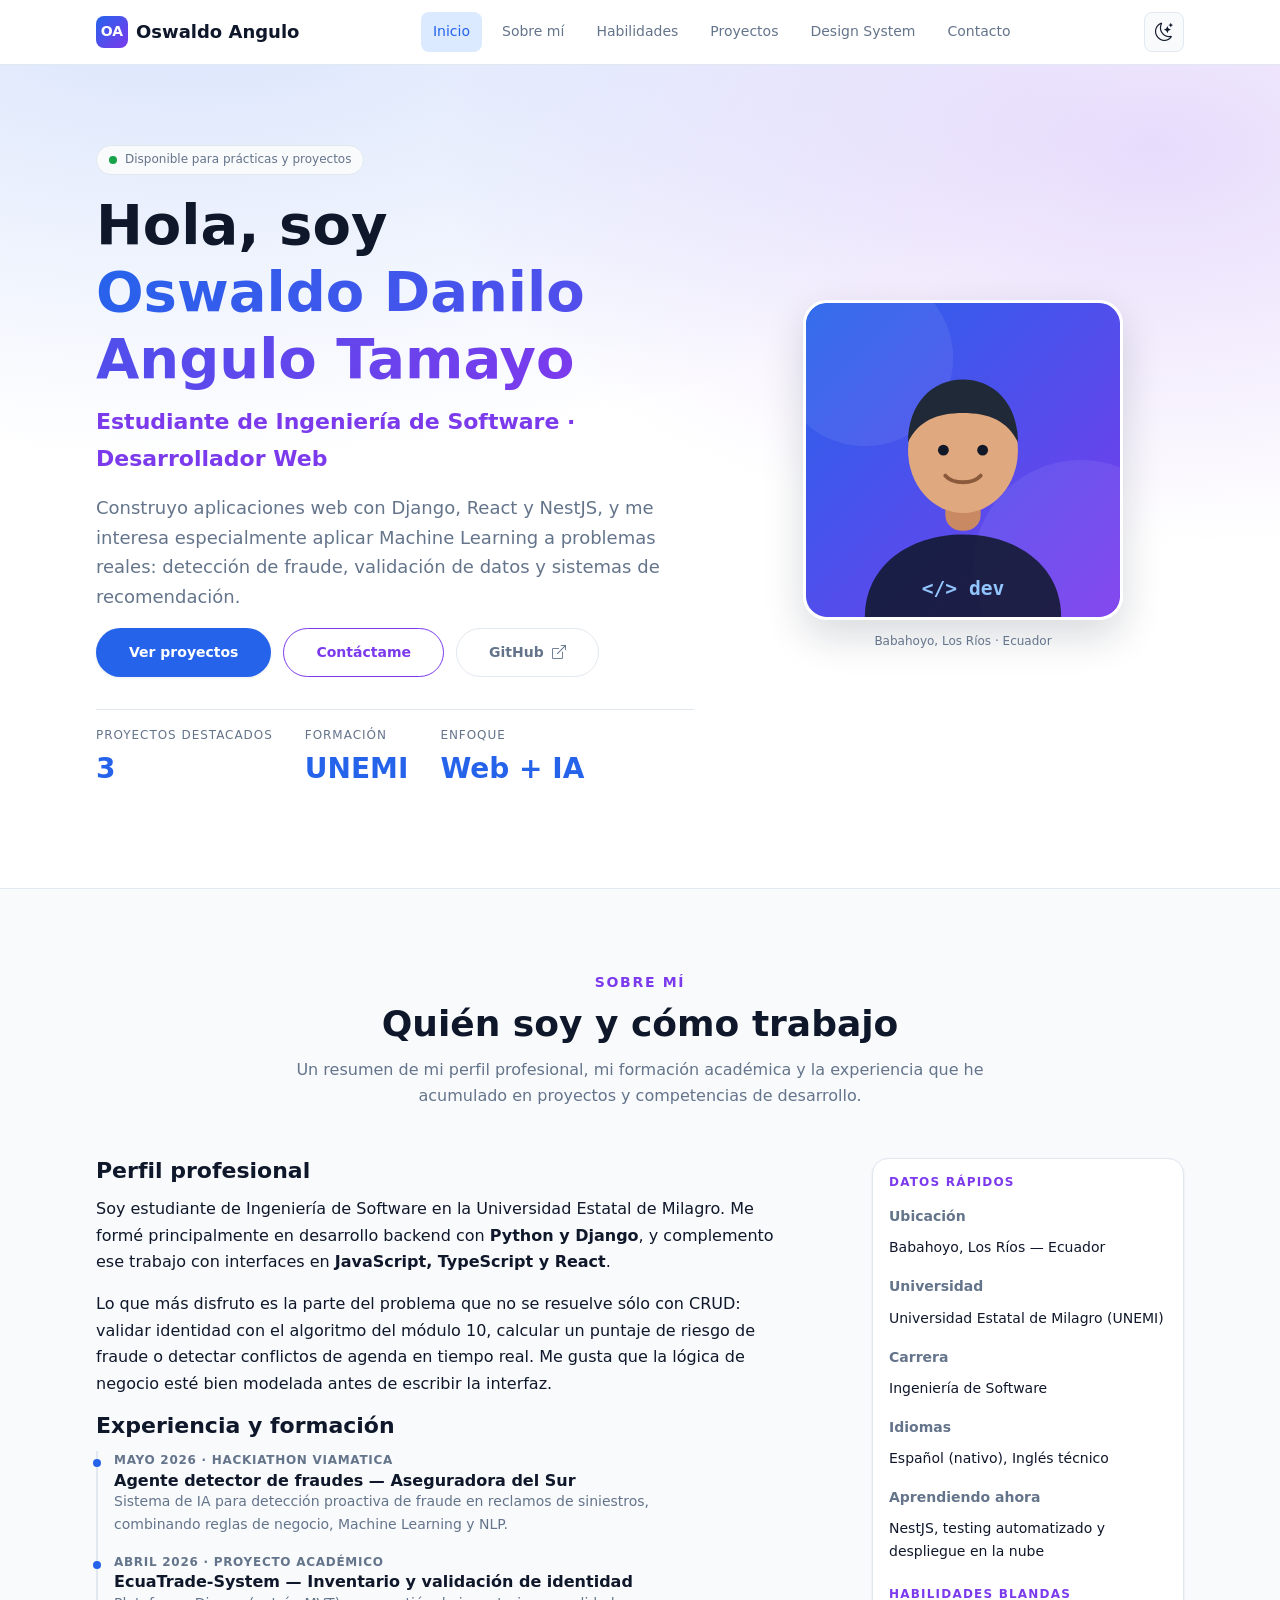
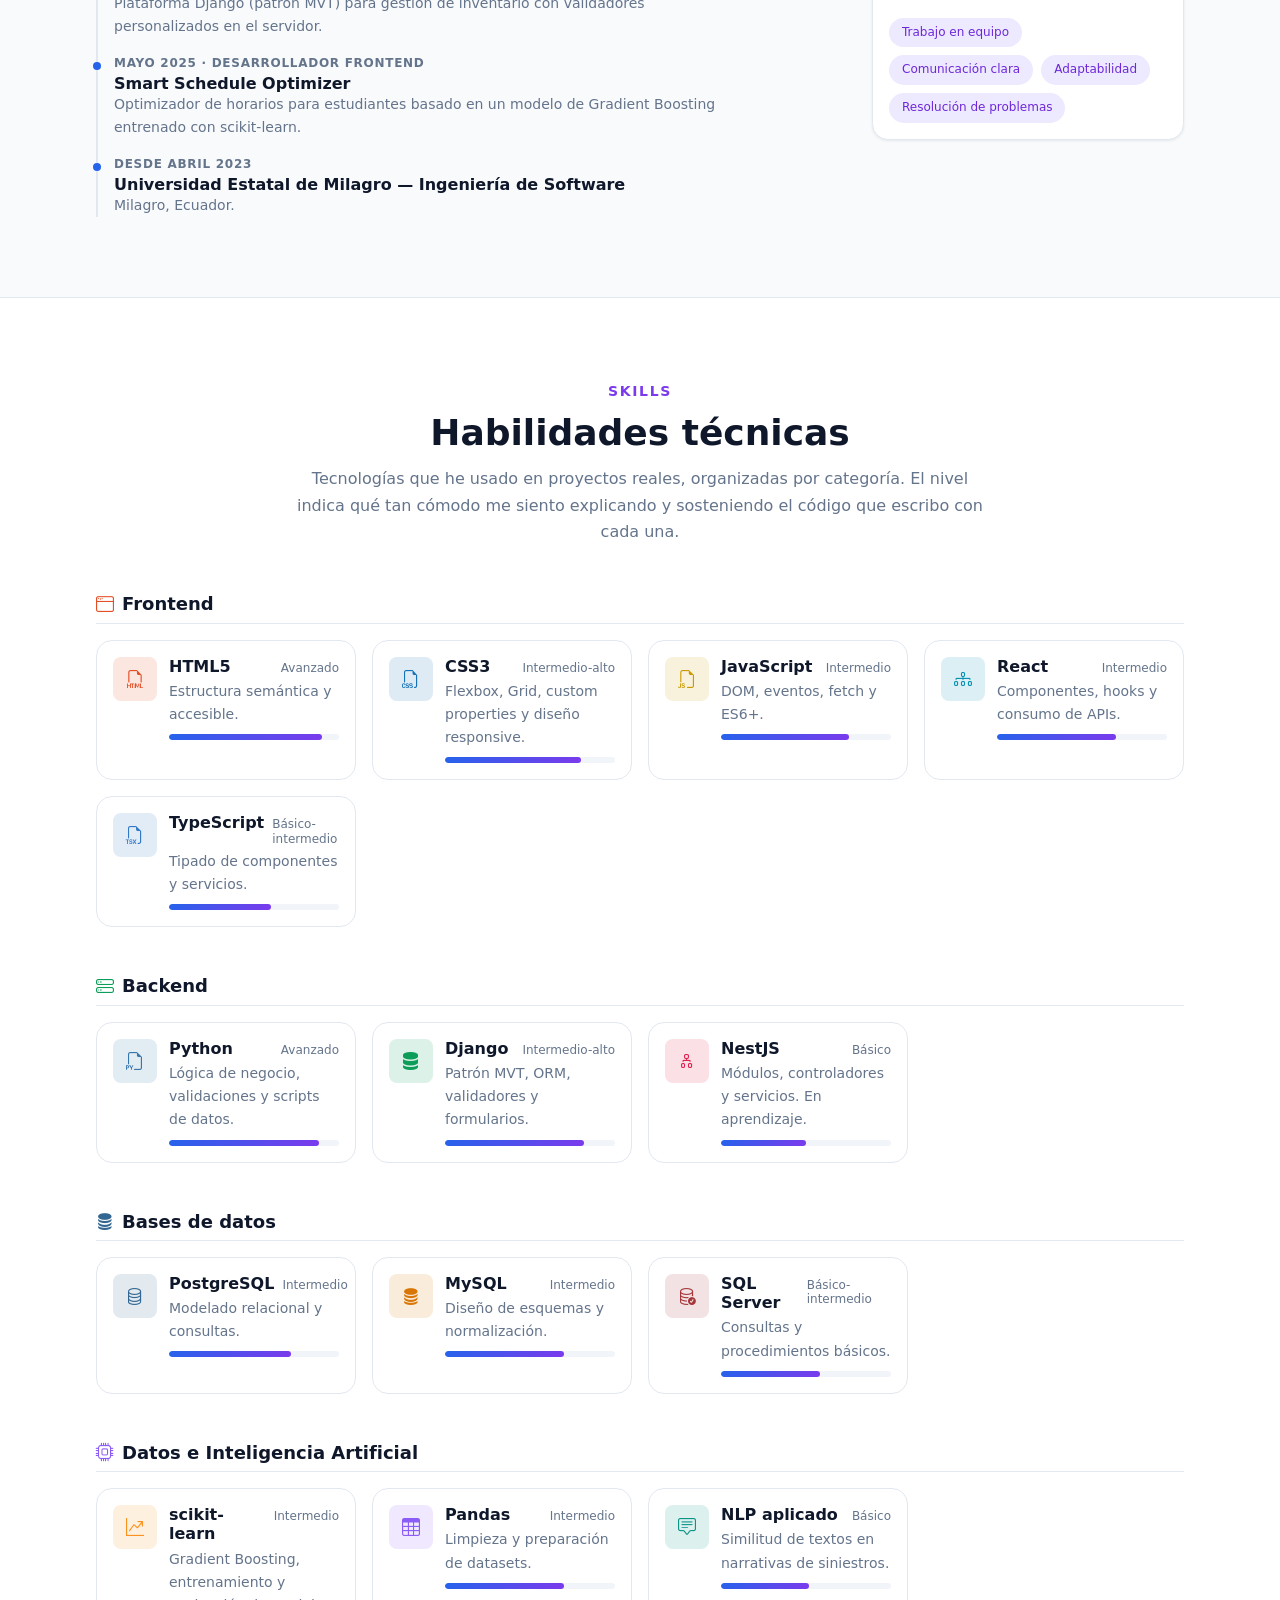
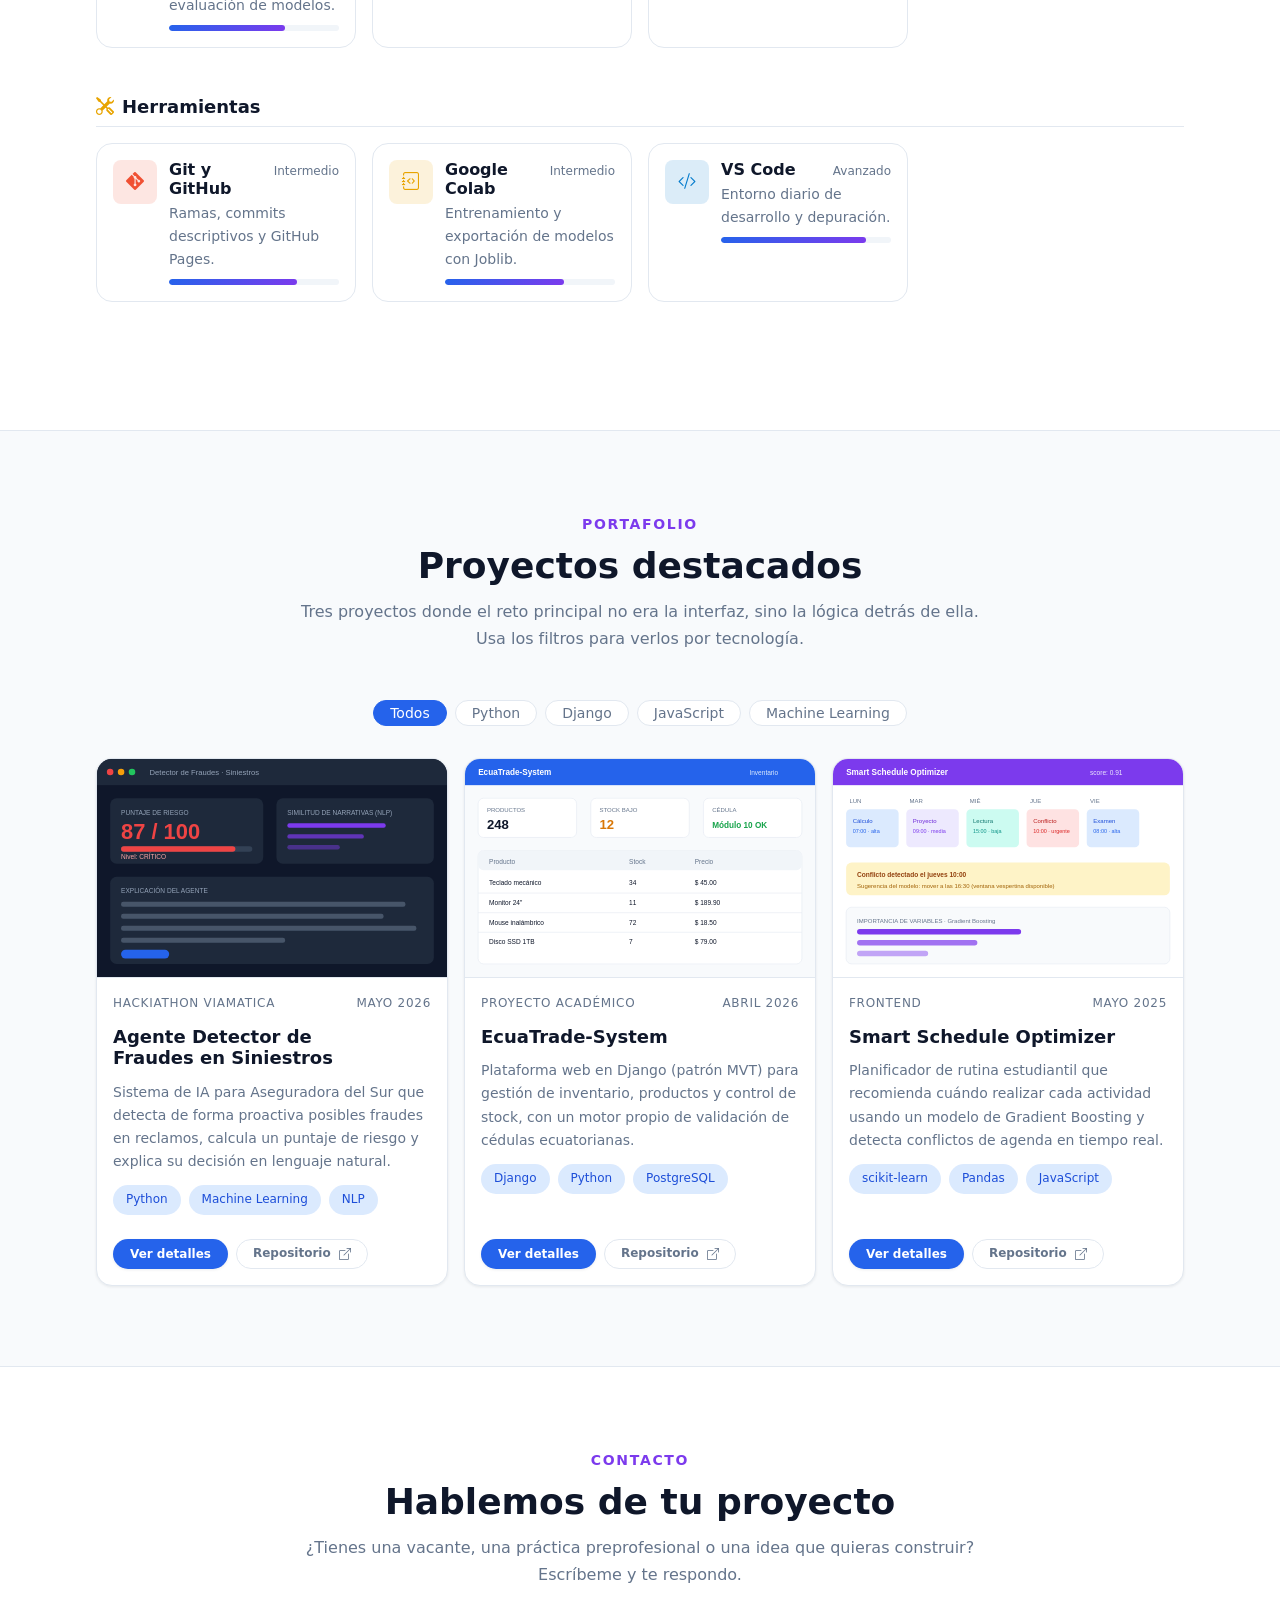
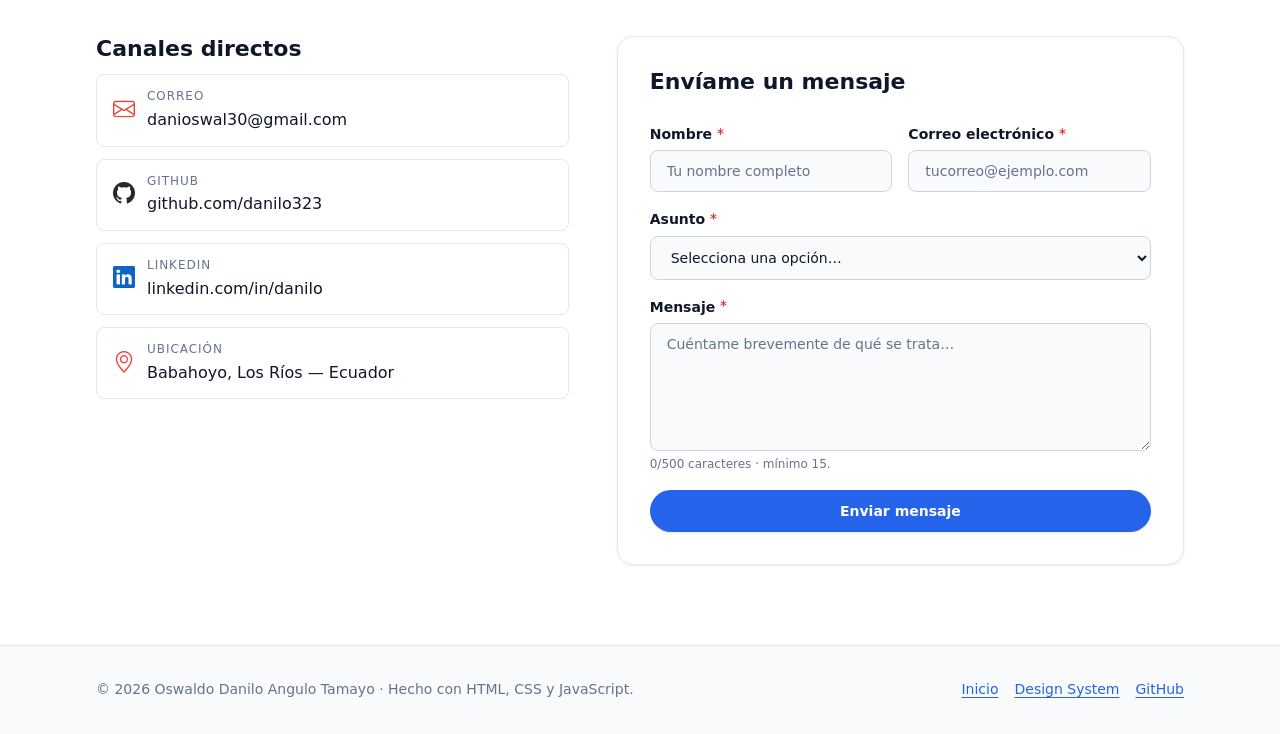
==== index.html @ 5d5b081d "feat(icons): incorpora Bootstrap Icons al repositorio y les da color por tecnologia Cada tecnologia " ====
<!DOCTYPE html>
<html lang="es">
<head>
  <meta charset="UTF-8">
  <meta name="viewport" content="width=device-width, initial-scale=1.0">
  <meta name="description" content="Portafolio de Oswaldo Danilo Angulo Tamayo, estudiante de Ingeniería de Software y desarrollador web enfocado en Python, Django, JavaScript e Inteligencia Artificial aplicada.">
  <meta name="author" content="Oswaldo Danilo Angulo Tamayo">
  <meta name="theme-color" content="#2563eb">
  <title>Oswaldo Angulo · Desarrollador de Software</title>
  <link rel="icon" href="assets/img/favicon.svg" type="image/svg+xml">
  <link rel="stylesheet" href="assets/vendor/bootstrap-icons/bootstrap-icons.css">
  <link rel="stylesheet" href="css/styles.css">
</head>
<body>
  <a class="skip-link" href="#contenido">Saltar al contenido principal</a>

  <header class="header">
    <div class="container">
      <nav class="navbar" aria-label="Navegación principal">
        <a class="navbar__brand" href="#inicio">
          <span class="navbar__brand-mark" aria-hidden="true">OA</span>
          <span>Oswaldo Angulo</span>
        </a>

        <ul class="navbar__menu" id="nav-menu">
          <li><a class="navbar__link" href="#inicio">Inicio</a></li>
          <li><a class="navbar__link" href="#sobre-mi">Sobre mí</a></li>
          <li><a class="navbar__link" href="#habilidades">Habilidades</a></li>
          <li><a class="navbar__link" href="#proyectos">Proyectos</a></li>
          <li><a class="navbar__link" href="design-system.html">Design System</a></li>
          <li><a class="navbar__link" href="#contacto">Contacto</a></li>
        </ul>

        <div class="navbar__actions">
          <button class="icon-button" id="theme-toggle" type="button"
                  aria-label="Cambiar entre tema claro y oscuro" aria-pressed="false">
            <i class="bi bi-moon-stars" id="theme-icon" aria-hidden="true"></i>
          </button>
          <button class="icon-button navbar__toggle" id="nav-toggle" type="button"
                  aria-label="Abrir menú de navegación" aria-expanded="false" aria-controls="nav-menu">
            <i class="bi bi-list" aria-hidden="true"></i>
          </button>
        </div>
      </nav>
    </div>
  </header>

  <main id="contenido">

    <section class="hero" id="inicio">
      <div class="container">
        <div class="hero__grid">
          <div>
            <p class="hero__status">Disponible para prácticas y proyectos</p>
            <h1>Hola, soy <span class="text-gradient">Oswaldo Danilo Angulo Tamayo</span></h1>
            <p class="hero__role">Estudiante de Ingeniería de Software · Desarrollador Web</p>
            <p class="hero__lead">
              Construyo aplicaciones web con Django, React y NestJS, y me interesa especialmente
              aplicar Machine Learning a problemas reales: detección de fraude, validación de
              datos y sistemas de recomendación.
            </p>

            <div class="hero__actions">
              <a class="btn btn--primary" href="#proyectos">Ver proyectos</a>
              <a class="btn btn--secondary" href="#contacto">Contáctame</a>
              <a class="btn btn--ghost" href="https://github.com/danilo323" target="_blank" rel="noopener noreferrer">
                GitHub <i class="bi bi-box-arrow-up-right" aria-hidden="true"></i>
              </a>
            </div>

            <dl class="hero__stats">
              <div>
                <dt class="hero__stat-label">Proyectos destacados</dt>
                <dd class="hero__stat-value">3</dd>
              </div>
              <div>
                <dt class="hero__stat-label">Formación</dt>
                <dd class="hero__stat-value">UNEMI</dd>
              </div>
              <div>
                <dt class="hero__stat-label">Enfoque</dt>
                <dd class="hero__stat-value">Web + IA</dd>
              </div>
            </dl>
          </div>

          <figure class="hero__figure">
            <img class="hero__avatar" src="assets/img/avatar.svg"
                 alt="Avatar ilustrado de Oswaldo Danilo Angulo Tamayo" width="320" height="320">
            <figcaption class="hero__figcaption">Babahoyo, Los Ríos · Ecuador</figcaption>
          </figure>
        </div>
      </div>
    </section>

    <section class="section section--alt" id="sobre-mi">
      <div class="container">
        <header class="section__header reveal">
          <p class="section__eyebrow">Sobre mí</p>
          <h2>Quién soy y cómo trabajo</h2>
          <p class="section__subtitle">
            Un resumen de mi perfil profesional, mi formación académica y la experiencia
            que he acumulado en proyectos y competencias de desarrollo.
          </p>
        </header>

        <div class="about__grid">
          <div class="reveal">
            <h3>Perfil profesional</h3>
            <p>
              Soy estudiante de Ingeniería de Software en la Universidad Estatal de Milagro.
              Me formé principalmente en desarrollo backend con <strong>Python y Django</strong>,
              y complemento ese trabajo con interfaces en <strong>JavaScript, TypeScript y React</strong>.
            </p>
            <p>
              Lo que más disfruto es la parte del problema que no se resuelve sólo con CRUD:
              validar identidad con el algoritmo del módulo 10, calcular un puntaje de riesgo
              de fraude o detectar conflictos de agenda en tiempo real. Me gusta que la lógica
              de negocio esté bien modelada antes de escribir la interfaz.
            </p>

            <h3>Experiencia y formación</h3>
            <ol class="timeline">
              <li class="timeline__item">
                <p class="timeline__date">Mayo 2026 · hackIAthon Viamatica</p>
                <h4 class="timeline__title">Agente detector de fraudes — Aseguradora del Sur</h4>
                <p class="timeline__desc">
                  Sistema de IA para detección proactiva de fraude en reclamos de siniestros,
                  combinando reglas de negocio, Machine Learning y NLP.
                </p>
              </li>
              <li class="timeline__item">
                <p class="timeline__date">Abril 2026 · Proyecto académico</p>
                <h4 class="timeline__title">EcuaTrade-System — Inventario y validación de identidad</h4>
                <p class="timeline__desc">
                  Plataforma Django (patrón MVT) para gestión de inventario con validadores
                  personalizados en el servidor.
                </p>
              </li>
              <li class="timeline__item">
                <p class="timeline__date">Mayo 2025 · Desarrollador Frontend</p>
                <h4 class="timeline__title">Smart Schedule Optimizer</h4>
                <p class="timeline__desc">
                  Optimizador de horarios para estudiantes basado en un modelo de
                  Gradient Boosting entrenado con scikit-learn.
                </p>
              </li>
              <li class="timeline__item">
                <p class="timeline__date">Desde abril 2023</p>
                <h4 class="timeline__title">Universidad Estatal de Milagro — Ingeniería de Software</h4>
                <p class="timeline__desc">Milagro, Ecuador.</p>
              </li>
            </ol>
          </div>

          <aside class="about__aside reveal" aria-label="Datos rápidos del perfil">
            <h3 class="about__aside-title">Datos rápidos</h3>
            <dl class="data-list">
              <dt>Ubicación</dt>
              <dd>Babahoyo, Los Ríos — Ecuador</dd>
              <dt>Universidad</dt>
              <dd>Universidad Estatal de Milagro (UNEMI)</dd>
              <dt>Carrera</dt>
              <dd>Ingeniería de Software</dd>
              <dt>Idiomas</dt>
              <dd>Español (nativo), Inglés técnico</dd>
              <dt>Aprendiendo ahora</dt>
              <dd>NestJS, testing automatizado y despliegue en la nube</dd>
            </dl>

            <h3 class="about__aside-title">Habilidades blandas</h3>
            <ul class="badge-list">
              <li><span class="badge badge--secondary">Trabajo en equipo</span></li>
              <li><span class="badge badge--secondary">Comunicación clara</span></li>
              <li><span class="badge badge--secondary">Adaptabilidad</span></li>
              <li><span class="badge badge--secondary">Resolución de problemas</span></li>
            </ul>
          </aside>
        </div>
      </div>
    </section>

    <section class="section" id="habilidades">
      <div class="container">
        <header class="section__header reveal">
          <p class="section__eyebrow">Skills</p>
          <h2>Habilidades técnicas</h2>
          <p class="section__subtitle">
            Tecnologías que he usado en proyectos reales, organizadas por categoría.
            El nivel indica qué tan cómodo me siento explicando y sosteniendo el código que escribo con cada una.
          </p>
        </header>

        <div class="skills__group reveal">
          <h3 class="skills__group-title"><i class="bi bi-window icon--frontend" aria-hidden="true"></i> Frontend</h3>
          <div class="skills__grid">
            <article class="skill-card">
              <p class="skill-card__icon icon--html" aria-hidden="true"><i class="bi bi-filetype-html"></i></p>
              <div class="skill-card__content">
                <h4 class="skill-card__name">HTML5 <span class="skill-card__level">Avanzado</span></h4>
                <p class="skill-card__desc">Estructura semántica y accesible.</p>
                <div class="progress"><span class="progress__bar" data-level="90"></span></div>
              </div>
            </article>
            <article class="skill-card">
              <p class="skill-card__icon icon--css" aria-hidden="true"><i class="bi bi-filetype-css"></i></p>
              <div class="skill-card__content">
                <h4 class="skill-card__name">CSS3 <span class="skill-card__level">Intermedio-alto</span></h4>
                <p class="skill-card__desc">Flexbox, Grid, custom properties y diseño responsive.</p>
                <div class="progress"><span class="progress__bar" data-level="80"></span></div>
              </div>
            </article>
            <article class="skill-card">
              <p class="skill-card__icon icon--js" aria-hidden="true"><i class="bi bi-filetype-js"></i></p>
              <div class="skill-card__content">
                <h4 class="skill-card__name">JavaScript <span class="skill-card__level">Intermedio</span></h4>
                <p class="skill-card__desc">DOM, eventos, fetch y ES6+.</p>
                <div class="progress"><span class="progress__bar" data-level="75"></span></div>
              </div>
            </article>
            <article class="skill-card">
              <p class="skill-card__icon icon--react" aria-hidden="true"><i class="bi bi-diagram-3"></i></p>
              <div class="skill-card__content">
                <h4 class="skill-card__name">React <span class="skill-card__level">Intermedio</span></h4>
                <p class="skill-card__desc">Componentes, hooks y consumo de APIs.</p>
                <div class="progress"><span class="progress__bar" data-level="70"></span></div>
              </div>
            </article>
            <article class="skill-card">
              <p class="skill-card__icon icon--ts" aria-hidden="true"><i class="bi bi-filetype-tsx"></i></p>
              <div class="skill-card__content">
                <h4 class="skill-card__name">TypeScript <span class="skill-card__level">Básico-intermedio</span></h4>
                <p class="skill-card__desc">Tipado de componentes y servicios.</p>
                <div class="progress"><span class="progress__bar" data-level="60"></span></div>
              </div>
            </article>
          </div>
        </div>

        <div class="skills__group reveal">
          <h3 class="skills__group-title"><i class="bi bi-hdd-stack icon--backend" aria-hidden="true"></i> Backend</h3>
          <div class="skills__grid">
            <article class="skill-card">
              <p class="skill-card__icon icon--python" aria-hidden="true"><i class="bi bi-filetype-py"></i></p>
              <div class="skill-card__content">
                <h4 class="skill-card__name">Python <span class="skill-card__level">Avanzado</span></h4>
                <p class="skill-card__desc">Lógica de negocio, validaciones y scripts de datos.</p>
                <div class="progress"><span class="progress__bar" data-level="88"></span></div>
              </div>
            </article>
            <article class="skill-card">
              <p class="skill-card__icon icon--django" aria-hidden="true"><i class="bi bi-server"></i></p>
              <div class="skill-card__content">
                <h4 class="skill-card__name">Django <span class="skill-card__level">Intermedio-alto</span></h4>
                <p class="skill-card__desc">Patrón MVT, ORM, validadores y formularios.</p>
                <div class="progress"><span class="progress__bar" data-level="82"></span></div>
              </div>
            </article>
            <article class="skill-card">
              <p class="skill-card__icon icon--nest" aria-hidden="true"><i class="bi bi-diagram-2"></i></p>
              <div class="skill-card__content">
                <h4 class="skill-card__name">NestJS <span class="skill-card__level">Básico</span></h4>
                <p class="skill-card__desc">Módulos, controladores y servicios. En aprendizaje.</p>
                <div class="progress"><span class="progress__bar" data-level="50"></span></div>
              </div>
            </article>
          </div>
        </div>

        <div class="skills__group reveal">
          <h3 class="skills__group-title"><i class="bi bi-database-fill icon--db" aria-hidden="true"></i> Bases de datos</h3>
          <div class="skills__grid">
            <article class="skill-card">
              <p class="skill-card__icon icon--postgres" aria-hidden="true"><i class="bi bi-database"></i></p>
              <div class="skill-card__content">
                <h4 class="skill-card__name">PostgreSQL <span class="skill-card__level">Intermedio</span></h4>
                <p class="skill-card__desc">Modelado relacional y consultas.</p>
                <div class="progress"><span class="progress__bar" data-level="72"></span></div>
              </div>
            </article>
            <article class="skill-card">
              <p class="skill-card__icon icon--mysql" aria-hidden="true"><i class="bi bi-database-fill"></i></p>
              <div class="skill-card__content">
                <h4 class="skill-card__name">MySQL <span class="skill-card__level">Intermedio</span></h4>
                <p class="skill-card__desc">Diseño de esquemas y normalización.</p>
                <div class="progress"><span class="progress__bar" data-level="70"></span></div>
              </div>
            </article>
            <article class="skill-card">
              <p class="skill-card__icon icon--mssql" aria-hidden="true"><i class="bi bi-database-check"></i></p>
              <div class="skill-card__content">
                <h4 class="skill-card__name">SQL Server <span class="skill-card__level">Básico-intermedio</span></h4>
                <p class="skill-card__desc">Consultas y procedimientos básicos.</p>
                <div class="progress"><span class="progress__bar" data-level="58"></span></div>
              </div>
            </article>
          </div>
        </div>

        <div class="skills__group reveal">
          <h3 class="skills__group-title"><i class="bi bi-cpu icon--ia" aria-hidden="true"></i> Datos e Inteligencia Artificial</h3>
          <div class="skills__grid">
            <article class="skill-card">
              <p class="skill-card__icon icon--sklearn" aria-hidden="true"><i class="bi bi-graph-up-arrow"></i></p>
              <div class="skill-card__content">
                <h4 class="skill-card__name">scikit-learn <span class="skill-card__level">Intermedio</span></h4>
                <p class="skill-card__desc">Gradient Boosting, entrenamiento y evaluación de modelos.</p>
                <div class="progress"><span class="progress__bar" data-level="68"></span></div>
              </div>
            </article>
            <article class="skill-card">
              <p class="skill-card__icon icon--pandas" aria-hidden="true"><i class="bi bi-table"></i></p>
              <div class="skill-card__content">
                <h4 class="skill-card__name">Pandas <span class="skill-card__level">Intermedio</span></h4>
                <p class="skill-card__desc">Limpieza y preparación de datasets.</p>
                <div class="progress"><span class="progress__bar" data-level="70"></span></div>
              </div>
            </article>
            <article class="skill-card">
              <p class="skill-card__icon icon--nlp" aria-hidden="true"><i class="bi bi-chat-square-text"></i></p>
              <div class="skill-card__content">
                <h4 class="skill-card__name">NLP aplicado <span class="skill-card__level">Básico</span></h4>
                <p class="skill-card__desc">Similitud de textos en narrativas de siniestros.</p>
                <div class="progress"><span class="progress__bar" data-level="52"></span></div>
              </div>
            </article>
          </div>
        </div>

        <div class="skills__group reveal">
          <h3 class="skills__group-title"><i class="bi bi-tools icon--tools" aria-hidden="true"></i> Herramientas</h3>
          <div class="skills__grid">
            <article class="skill-card">
              <p class="skill-card__icon icon--git" aria-hidden="true"><i class="bi bi-git"></i></p>
              <div class="skill-card__content">
                <h4 class="skill-card__name">Git y GitHub <span class="skill-card__level">Intermedio</span></h4>
                <p class="skill-card__desc">Ramas, commits descriptivos y GitHub Pages.</p>
                <div class="progress"><span class="progress__bar" data-level="75"></span></div>
              </div>
            </article>
            <article class="skill-card">
              <p class="skill-card__icon icon--colab" aria-hidden="true"><i class="bi bi-journal-code"></i></p>
              <div class="skill-card__content">
                <h4 class="skill-card__name">Google Colab <span class="skill-card__level">Intermedio</span></h4>
                <p class="skill-card__desc">Entrenamiento y exportación de modelos con Joblib.</p>
                <div class="progress"><span class="progress__bar" data-level="70"></span></div>
              </div>
            </article>
            <article class="skill-card">
              <p class="skill-card__icon icon--vscode" aria-hidden="true"><i class="bi bi-code-slash"></i></p>
              <div class="skill-card__content">
                <h4 class="skill-card__name">VS Code <span class="skill-card__level">Avanzado</span></h4>
                <p class="skill-card__desc">Entorno diario de desarrollo y depuración.</p>
                <div class="progress"><span class="progress__bar" data-level="85"></span></div>
              </div>
            </article>
          </div>
        </div>
      </div>
    </section>

    <section class="section section--alt" id="proyectos">
      <div class="container">
        <header class="section__header reveal">
          <p class="section__eyebrow">Portafolio</p>
          <h2>Proyectos destacados</h2>
          <p class="section__subtitle">
            Tres proyectos donde el reto principal no era la interfaz, sino la lógica detrás de ella.
            Usa los filtros para verlos por tecnología.
          </p>
        </header>

        <div class="filters" id="project-filters" role="group" aria-label="Filtrar proyectos por tecnología">
          <button class="filter-btn" type="button" data-filter="all" aria-pressed="true">Todos</button>
          <button class="filter-btn" type="button" data-filter="python" aria-pressed="false">Python</button>
          <button class="filter-btn" type="button" data-filter="django" aria-pressed="false">Django</button>
          <button class="filter-btn" type="button" data-filter="javascript" aria-pressed="false">JavaScript</button>
          <button class="filter-btn" type="button" data-filter="ml" aria-pressed="false">Machine Learning</button>
        </div>

        <div class="projects__grid" id="projects-grid">

          <article class="card project-card reveal" data-tech="python ml django"
                   data-project="fraude">
            <figure class="project-card__figure">
              <img class="project-card__image" src="assets/img/proyecto-fraude.svg"
                   alt="Captura del panel de puntaje de riesgo del detector de fraudes en siniestros"
                   width="640" height="400" loading="lazy">
            </figure>
            <div class="card__body">
              <p class="project-card__meta">
                <span>hackIAthon Viamatica</span>
                <span>Mayo 2026</span>
              </p>
              <h3 class="card__title">Agente Detector de Fraudes en Siniestros</h3>
              <p class="card__text">
                Sistema de IA para Aseguradora del Sur que detecta de forma proactiva posibles
                fraudes en reclamos, calcula un puntaje de riesgo y explica su decisión en
                lenguaje natural.
              </p>
              <ul class="badge-list">
                <li><span class="badge badge--primary">Python</span></li>
                <li><span class="badge badge--primary">Machine Learning</span></li>
                <li><span class="badge badge--primary">NLP</span></li>
              </ul>
              <div class="card__footer">
                <button class="btn btn--primary btn--sm" type="button" data-open-project="fraude">
                  Ver detalles
                </button>
                <a class="btn btn--ghost btn--sm" href="https://github.com/danilo323"
                   target="_blank" rel="noopener noreferrer">Repositorio <i class="bi bi-box-arrow-up-right" aria-hidden="true"></i></a>
              </div>
            </div>
          </article>

          <article class="card project-card reveal" data-tech="python django"
                   data-project="ecuatrade">
            <figure class="project-card__figure">
              <img class="project-card__image" src="assets/img/proyecto-ecuatrade.svg"
                   alt="Captura del listado de inventario de EcuaTrade-System con validación de cédula"
                   width="640" height="400" loading="lazy">
            </figure>
            <div class="card__body">
              <p class="project-card__meta">
                <span>Proyecto académico</span>
                <span>Abril 2026</span>
              </p>
              <h3 class="card__title">EcuaTrade-System</h3>
              <p class="card__text">
                Plataforma web en Django (patrón MVT) para gestión de inventario, productos y
                control de stock, con un motor propio de validación de cédulas ecuatorianas.
              </p>
              <ul class="badge-list">
                <li><span class="badge badge--primary">Django</span></li>
                <li><span class="badge badge--primary">Python</span></li>
                <li><span class="badge badge--primary">PostgreSQL</span></li>
              </ul>
              <div class="card__footer">
                <button class="btn btn--primary btn--sm" type="button" data-open-project="ecuatrade">
                  Ver detalles
                </button>
                <a class="btn btn--ghost btn--sm" href="https://github.com/danilo323"
                   target="_blank" rel="noopener noreferrer">Repositorio <i class="bi bi-box-arrow-up-right" aria-hidden="true"></i></a>
              </div>
            </div>
          </article>

          <article class="card project-card reveal" data-tech="python ml javascript"
                   data-project="schedule">
            <figure class="project-card__figure">
              <img class="project-card__image" src="assets/img/proyecto-schedule.svg"
                   alt="Captura del calendario del optimizador inteligente de horarios estudiantiles"
                   width="640" height="400" loading="lazy">
            </figure>
            <div class="card__body">
              <p class="project-card__meta">
                <span>Frontend</span>
                <span>Mayo 2025</span>
              </p>
              <h3 class="card__title">Smart Schedule Optimizer</h3>
              <p class="card__text">
                Planificador de rutina estudiantil que recomienda cuándo realizar cada actividad
                usando un modelo de Gradient Boosting y detecta conflictos de agenda en tiempo real.
              </p>
              <ul class="badge-list">
                <li><span class="badge badge--primary">scikit-learn</span></li>
                <li><span class="badge badge--primary">Pandas</span></li>
                <li><span class="badge badge--primary">JavaScript</span></li>
              </ul>
              <div class="card__footer">
                <button class="btn btn--primary btn--sm" type="button" data-open-project="schedule">
                  Ver detalles
                </button>
                <a class="btn btn--ghost btn--sm" href="https://github.com/danilo323"
                   target="_blank" rel="noopener noreferrer">Repositorio <i class="bi bi-box-arrow-up-right" aria-hidden="true"></i></a>
              </div>
            </div>
          </article>

        </div>

        <p class="projects__empty" id="projects-empty" hidden>
          No hay proyectos que coincidan con este filtro.
        </p>
      </div>
    </section>

    <section class="section" id="contacto">
      <div class="container">
        <header class="section__header reveal">
          <p class="section__eyebrow">Contacto</p>
          <h2>Hablemos de tu proyecto</h2>
          <p class="section__subtitle">
            ¿Tienes una vacante, una práctica preprofesional o una idea que quieras construir?
            Escríbeme y te respondo.
          </p>
        </header>

        <div class="contact__grid">
          <div class="reveal">
            <h3>Canales directos</h3>
            <ul class="contact__list">
              <li>
                <a class="contact__item" href="mailto:danioswal30@gmail.com">
                  <span class="contact__item-icon icon--mail" aria-hidden="true"><i class="bi bi-envelope"></i></span>
                  <span>
                    <span class="contact__item-label">Correo</span>
                    danioswal30@gmail.com
                  </span>
                </a>
              </li>
              <li>
                <a class="contact__item" href="https://github.com/danilo323"
                   target="_blank" rel="noopener noreferrer">
                  <span class="contact__item-icon icon--github" aria-hidden="true"><i class="bi bi-github"></i></span>
                  <span>
                    <span class="contact__item-label">GitHub</span>
                    github.com/danilo323
                  </span>
                </a>
              </li>
              <li>
                <a class="contact__item" href="https://www.linkedin.com/in/danilo"
                   target="_blank" rel="noopener noreferrer">
                  <span class="contact__item-icon icon--linkedin" aria-hidden="true"><i class="bi bi-linkedin"></i></span>
                  <span>
                    <span class="contact__item-label">LinkedIn</span>
                    linkedin.com/in/danilo
                  </span>
                </a>
              </li>
              <li>
                <span class="contact__item">
                  <span class="contact__item-icon icon--place" aria-hidden="true"><i class="bi bi-geo-alt"></i></span>
                  <span>
                    <span class="contact__item-label">Ubicación</span>
                    Babahoyo, Los Ríos — Ecuador
                  </span>
                </span>
              </li>
            </ul>
          </div>

          <form class="form reveal" id="contact-form" novalidate>
            <h3>Envíame un mensaje</h3>

            <div class="form__row">
              <div class="field">
                <label class="field__label" for="nombre">
                  Nombre <i class="bi bi-asterisk field__required" aria-hidden="true"></i>
                </label>
                <input class="input" type="text" id="nombre" name="nombre"
                       placeholder="Tu nombre completo" required minlength="3"
                       autocomplete="name" aria-describedby="error-nombre">
                <p class="field__error" id="error-nombre"></p>
              </div>

              <div class="field">
                <label class="field__label" for="email">
                  Correo electrónico <i class="bi bi-asterisk field__required" aria-hidden="true"></i>
                </label>
                <input class="input" type="email" id="email" name="email"
                       placeholder="tucorreo@ejemplo.com" required
                       autocomplete="email" aria-describedby="error-email">
                <p class="field__error" id="error-email"></p>
              </div>
            </div>

            <div class="field">
              <label class="field__label" for="asunto">
                Asunto <i class="bi bi-asterisk field__required" aria-hidden="true"></i>
              </label>
              <select class="select" id="asunto" name="asunto" required aria-describedby="error-asunto">
                <option value="">Selecciona una opción…</option>
                <option value="trabajo">Oportunidad laboral o práctica</option>
                <option value="proyecto">Colaboración en un proyecto</option>
                <option value="otro">Otro</option>
              </select>
              <p class="field__error" id="error-asunto"></p>
            </div>

            <div class="field">
              <label class="field__label" for="mensaje">
                Mensaje <i class="bi bi-asterisk field__required" aria-hidden="true"></i>
              </label>
              <textarea class="textarea" id="mensaje" name="mensaje" rows="5"
                        placeholder="Cuéntame brevemente de qué se trata…"
                        required minlength="15" maxlength="500"
                        aria-describedby="hint-mensaje error-mensaje"></textarea>
              <p class="field__hint" id="hint-mensaje">
                <span id="contador-mensaje">0</span>/500 caracteres · mínimo 15.
              </p>
              <p class="field__error" id="error-mensaje"></p>
            </div>

            <p class="form__status" id="form-status" role="status" aria-live="polite" hidden></p>

            <button class="btn btn--primary btn--block" type="submit">Enviar mensaje</button>
          </form>
        </div>
      </div>
    </section>

  </main>

  <footer class="footer">
    <div class="container footer__inner">
      <p class="footer__text">
        © <span id="anio-actual">2026</span> Oswaldo Danilo Angulo Tamayo · Hecho con HTML, CSS y JavaScript.
      </p>
      <ul class="footer__links">
        <li><a href="#inicio">Inicio</a></li>
        <li><a href="design-system.html">Design System</a></li>
        <li><a href="https://github.com/danilo323" target="_blank" rel="noopener noreferrer">GitHub</a></li>
      </ul>
    </div>
  </footer>

  <dialog class="modal" id="project-modal" aria-labelledby="modal-title">
    <div class="modal__header">
      <h2 class="modal__title" id="modal-title">Detalle del proyecto</h2>
      <button class="icon-button" type="button" id="modal-close" aria-label="Cerrar ventana de detalle">
        <i class="bi bi-x-lg" aria-hidden="true"></i>
      </button>
    </div>
    <div class="modal__body" id="modal-body"></div>
    <div class="modal__footer" id="modal-footer"></div>
  </dialog>

  <button class="icon-button back-to-top" id="back-to-top" type="button" aria-label="Volver al inicio de la página">
    <i class="bi bi-arrow-up" aria-hidden="true"></i>
  </button>

  <script src="js/main.js"></script>
</body>
</html>
---- css/styles.css ----
:root {
  
  --color-primary: #2563eb;
  --color-primary-hover: #1d4ed8;
  --color-primary-soft: #dbeafe;
  --color-secondary: #7c3aed;
  --color-secondary-hover: #6d28d9;
  --color-secondary-soft: #ede9fe;
  --color-accent: #0d9488;

  
  --color-background: #ffffff;
  --color-surface: #f8fafc;
  --color-surface-alt: #f1f5f9;
  --color-border: #e2e8f0;
  --color-border-strong: #cbd5e1;

  
  --color-text: #0f172a;
  --color-text-muted: #64748b;
  --color-text-inverse: #ffffff;

  
  --color-success: #16a34a;
  --color-warning: #d97706;
  --color-danger: #dc2626;

  
  --gradient-brand: linear-gradient(135deg, var(--color-primary), var(--color-secondary));

  
  --font-primary: "Segoe UI", system-ui, -apple-system, Roboto, Helvetica, Arial, sans-serif;
  --font-mono: "Cascadia Code", "Fira Code", Consolas, "Courier New", monospace;

  --text-xs: 0.75rem;    
  --text-sm: 0.875rem;   
  --text-base: 1rem;     
  --text-lg: 1.125rem;   
  --text-xl: 1.375rem;   
  --text-2xl: 1.75rem;   
  --text-3xl: 2.25rem;   
  --text-4xl: clamp(2.25rem, 6vw, 3.5rem);

  --weight-regular: 400;
  --weight-medium: 500;
  --weight-semibold: 600;
  --weight-bold: 700;

  --leading-tight: 1.2;
  --leading-normal: 1.65;

  
  --space-2xs: 0.25rem;  
  --space-xs: 0.5rem;    
  --space-sm: 0.75rem;   
  --space-md: 1rem;      
  --space-lg: 2rem;      
  --space-xl: 3rem;      
  --space-2xl: 5rem;     

  
  --border-width: 1px;
  --radius-sm: 0.5rem;
  --radius-md: 1rem;
  --radius-lg: 1.5rem;
  --radius-full: 999px;

  
  --shadow-sm: 0 1px 3px rgb(15 23 42 / 0.08);
  --shadow-card: 0 4px 12px rgb(15 23 42 / 0.1);
  --shadow-lg: 0 16px 40px rgb(15 23 42 / 0.16);

  
  --color-tech-html: #e34f26;
  --color-tech-css: #1572b6;
  --color-tech-js: #ca9a00;
  --color-tech-react: #0891b2;
  --color-tech-ts: #3178c6;
  --color-tech-python: #3776ab;
  --color-tech-django: #0c9d58;
  --color-tech-nest: #e0234e;
  --color-tech-postgres: #336791;
  --color-tech-mysql: #d97706;
  --color-tech-mssql: #a4373a;
  --color-tech-sklearn: #f7931e;
  --color-tech-pandas: #8b5cf6;
  --color-tech-nlp: #0d9488;
  --color-tech-git: #f05033;
  --color-tech-colab: #e8a400;
  --color-tech-vscode: #007acc;
  --color-tech-github: #24292e;
  --color-tech-linkedin: #0a66c2;
  --color-tech-mail: #ea4335;
  --color-tech-place: #ef4444;

  --container-max: 1120px;
  --header-height: 4rem;
  --measure: 68ch;

  
  --transition-fast: 150ms ease;
  --transition-base: 250ms ease;
}

[data-theme="dark"] {
  --color-primary: #60a5fa;
  --color-primary-hover: #93c5fd;
  --color-primary-soft: #1e3a8a;
  --color-secondary: #a78bfa;
  --color-secondary-hover: #c4b5fd;
  --color-secondary-soft: #4c1d95;
  --color-accent: #2dd4bf;

  --color-background: #0b1120;
  --color-surface: #111a2e;
  --color-surface-alt: #18233d;
  --color-border: #1e2c48;
  --color-border-strong: #33436b;

  --color-text: #e2e8f0;
  --color-text-muted: #94a3b8;
  --color-text-inverse: #0b1120;

  --color-tech-python: #6ea8dc;
  --color-tech-postgres: #7aa8d8;
  --color-tech-css: #4a9fe0;
  --color-tech-ts: #6ba3e0;
  --color-tech-mssql: #e08a8c;
  --color-tech-vscode: #3ca9e8;
  --color-tech-github: #f0f6fc;
  --color-tech-linkedin: #4a9de8;
  --color-tech-django: #22c07a;
  --color-tech-js: #eab308;

  --shadow-sm: 0 1px 3px rgb(0 0 0 / 0.5);
  --shadow-card: 0 4px 12px rgb(0 0 0 / 0.55);
  --shadow-lg: 0 16px 40px rgb(0 0 0 / 0.6);
}

*,
*::before,
*::after {
  box-sizing: border-box;
}

html {
  scroll-behavior: smooth;
  scroll-padding-top: calc(var(--header-height) + var(--space-md));
  -webkit-text-size-adjust: 100%;
}

body {
  margin: 0;
  font-family: var(--font-primary);
  font-size: var(--text-base);
  line-height: var(--leading-normal);
  color: var(--color-text);
  background-color: var(--color-background);
  overflow-x: hidden;
  transition: background-color var(--transition-base), color var(--transition-base);
}

h1, h2, h3, h4, h5, h6 {
  margin: 0 0 var(--space-sm);
  line-height: var(--leading-tight);
  font-weight: var(--weight-bold);
  color: var(--color-text);
  text-wrap: balance;
}

h1 { font-size: var(--text-4xl); }
h2 { font-size: var(--text-3xl); }
h3 { font-size: var(--text-xl); }
h4 { font-size: var(--text-lg); }

p {
  margin: 0 0 var(--space-md);
  max-width: var(--measure);
}

a {
  color: var(--color-primary);
  text-decoration-thickness: 1px;
  text-underline-offset: 3px;
  transition: color var(--transition-fast);
}

a:hover { color: var(--color-secondary); }

img {
  max-width: 100%;
  height: auto;
  display: block;
}

ul, ol { margin: 0 0 var(--space-md); padding-left: var(--space-md); }

figure { margin: 0; }

:where(a, button, input, textarea, select, [tabindex]):focus-visible {
  outline: 3px solid var(--color-secondary);
  outline-offset: 2px;
  border-radius: var(--radius-sm);
}

@media (prefers-reduced-motion: reduce) {
  html { scroll-behavior: auto; }
  *, *::before, *::after {
    animation-duration: 0.01ms !important;
    transition-duration: 0.01ms !important;
  }
}

.container {
  width: 100%;
  max-width: var(--container-max);
  margin-inline: auto;
  padding-inline: var(--space-md);
}

.section {
  padding-block: var(--space-2xl);
}

.section--alt {
  background-color: var(--color-surface);
  border-block: var(--border-width) solid var(--color-border);
}

.section__header {
  margin-bottom: var(--space-xl);
  text-align: center;
}

.section__eyebrow {
  display: inline-block;
  margin-bottom: var(--space-xs);
  font-size: var(--text-sm);
  font-weight: var(--weight-semibold);
  letter-spacing: 0.12em;
  text-transform: uppercase;
  color: var(--color-secondary);
}

.section__subtitle {
  margin-inline: auto;
  color: var(--color-text-muted);
  max-width: var(--measure);
}

.text-muted { color: var(--color-text-muted); }

.text-gradient {
  background: var(--gradient-brand);
  -webkit-background-clip: text;
  background-clip: text;
  color: transparent;
}

.visually-hidden {
  position: absolute;
  width: 1px;
  height: 1px;
  margin: -1px;
  padding: 0;
  overflow: hidden;
  clip: rect(0 0 0 0);
  white-space: nowrap;
  border: 0;
}

.skip-link {
  position: absolute;
  left: var(--space-md);
  top: -100px;
  z-index: 200;
  padding: var(--space-xs) var(--space-md);
  background-color: var(--color-primary);
  color: var(--color-text-inverse);
  border-radius: var(--radius-sm);
  transition: top var(--transition-fast);
}

.skip-link:focus {
  top: var(--space-xs);
  color: var(--color-text-inverse);
}

.reveal {
  opacity: 0;
  transform: translateY(24px);
  transition: opacity 600ms ease, transform 600ms ease;
}

.reveal.is-visible {
  opacity: 1;
  transform: none;
}

.header {
  position: sticky;
  top: 0;
  z-index: 100;
  background-color: color-mix(in srgb, var(--color-background) 88%, transparent);
  backdrop-filter: blur(12px);
  border-bottom: var(--border-width) solid var(--color-border);
}

.navbar {
  display: flex;
  align-items: center;
  justify-content: space-between;
  gap: var(--space-md);
  min-height: var(--header-height);
}

.navbar__brand {
  display: inline-flex;
  align-items: center;
  gap: var(--space-xs);
  font-weight: var(--weight-bold);
  font-size: var(--text-lg);
  color: var(--color-text);
  text-decoration: none;
}

.navbar__brand-mark {
  display: grid;
  place-items: center;
  width: 2rem;
  height: 2rem;
  border-radius: var(--radius-sm);
  background: var(--gradient-brand);
  color: #ffffff;
  font-size: var(--text-sm);
  font-weight: var(--weight-bold);
}

.navbar__menu {
  display: flex;
  align-items: center;
  gap: var(--space-xs);
  margin: 0;
  padding: 0;
  list-style: none;
}

.navbar__link {
  display: block;
  padding: var(--space-xs) var(--space-sm);
  border-radius: var(--radius-sm);
  font-size: var(--text-sm);
  font-weight: var(--weight-medium);
  color: var(--color-text-muted);
  text-decoration: none;
  transition: color var(--transition-fast), background-color var(--transition-fast);
}

.navbar__link:hover,
.navbar__link:focus-visible {
  color: var(--color-text);
  background-color: var(--color-surface-alt);
}

.navbar__link.is-active {
  color: var(--color-primary);
  background-color: var(--color-primary-soft);
}

.navbar__actions {
  display: flex;
  align-items: center;
  gap: var(--space-xs);
}

.icon-button {
  display: grid;
  place-items: center;
  width: 2.5rem;
  height: 2.5rem;
  padding: 0;
  border: var(--border-width) solid var(--color-border);
  border-radius: var(--radius-sm);
  background-color: var(--color-surface);
  color: var(--color-text);
  font-size: var(--text-lg);
  line-height: 1;
  cursor: pointer;
  transition: background-color var(--transition-fast), border-color var(--transition-fast),
              transform var(--transition-fast);
}

.icon-button:hover {
  background-color: var(--color-surface-alt);
  border-color: var(--color-border-strong);
  transform: translateY(-2px);
}

.navbar__toggle { display: none; }

.btn {
  display: inline-flex;
  align-items: center;
  justify-content: center;
  gap: var(--space-xs);
  padding: var(--space-sm) var(--space-lg);
  border: var(--border-width) solid transparent;
  border-radius: var(--radius-full);
  font-family: inherit;
  font-size: var(--text-sm);
  font-weight: var(--weight-semibold);
  text-decoration: none;
  cursor: pointer;
  transition: background-color var(--transition-fast), color var(--transition-fast),
              border-color var(--transition-fast), transform var(--transition-fast),
              box-shadow var(--transition-fast);
}

.btn:hover { transform: translateY(-2px); }
.btn:active { transform: translateY(0); }

.btn--primary {
  background-color: var(--color-primary);
  color: #ffffff;
  box-shadow: var(--shadow-sm);
}

.btn--primary:hover {
  background-color: var(--color-primary-hover);
  color: #ffffff;
  box-shadow: var(--shadow-card);
}

.btn--secondary {
  background-color: transparent;
  color: var(--color-secondary);
  border-color: var(--color-secondary);
}

.btn--secondary:hover {
  background-color: var(--color-secondary);
  color: #ffffff;
}

.btn--ghost {
  background-color: transparent;
  color: var(--color-text-muted);
  border-color: var(--color-border);
}

.btn--ghost:hover {
  color: var(--color-text);
  background-color: var(--color-surface-alt);
}

.btn--sm { padding: var(--space-2xs) var(--space-md); font-size: var(--text-xs); }

.btn--block { width: 100%; }

.btn[disabled],
.btn[aria-disabled="true"] {
  opacity: 0.55;
  cursor: not-allowed;
  transform: none;
}

.badge {
  display: inline-flex;
  align-items: center;
  gap: var(--space-2xs);
  padding: var(--space-2xs) var(--space-sm);
  border: var(--border-width) solid var(--color-border);
  border-radius: var(--radius-full);
  background-color: var(--color-surface);
  font-size: var(--text-xs);
  font-weight: var(--weight-medium);
  color: var(--color-text-muted);
  white-space: nowrap;
}

.badge--primary {
  background-color: var(--color-primary-soft);
  border-color: transparent;
  color: var(--color-primary-hover);
}

[data-theme="dark"] .badge--primary { color: #ffffff; }

.badge--secondary {
  background-color: var(--color-secondary-soft);
  border-color: transparent;
  color: var(--color-secondary-hover);
}

[data-theme="dark"] .badge--secondary { color: #ffffff; }

.badge-list {
  display: flex;
  flex-wrap: wrap;
  gap: var(--space-xs);
  margin: 0;
  padding: 0;
  list-style: none;
}

.card {
  display: flex;
  flex-direction: column;
  background-color: var(--color-background);
  border: var(--border-width) solid var(--color-border);
  border-radius: var(--radius-md);
  box-shadow: var(--shadow-sm);
  overflow: hidden;
  transition: transform var(--transition-base), box-shadow var(--transition-base),
              border-color var(--transition-base);
}

.card:hover {
  transform: translateY(-4px);
  box-shadow: var(--shadow-card);
  border-color: var(--color-border-strong);
}

.card__body {
  display: flex;
  flex-direction: column;
  flex: 1;
  gap: var(--space-sm);
  padding: var(--space-md);
}

.card__title { margin: 0; font-size: var(--text-lg); }

.card__text {
  margin: 0;
  font-size: var(--text-sm);
  color: var(--color-text-muted);
}

.card__footer {
  display: flex;
  flex-wrap: wrap;
  gap: var(--space-xs);
  margin-top: auto;
  padding-top: var(--space-sm);
}

.project-card__figure {
  margin: 0;
  aspect-ratio: 16 / 10;
  overflow: hidden;
  background-color: var(--color-surface-alt);
  border-bottom: var(--border-width) solid var(--color-border);
}

.project-card__image {
  width: 100%;
  height: 100%;
  object-fit: cover;
  transition: transform var(--transition-base);
}

.card:hover .project-card__image { transform: scale(1.04); }

.project-card__meta {
  margin: 0;
  display: flex;
  align-items: center;
  justify-content: space-between;
  gap: var(--space-xs);
  font-size: var(--text-xs);
  color: var(--color-text-muted);
  text-transform: uppercase;
  letter-spacing: 0.06em;
}

.project-card.is-hidden { display: none; }

.skill-card {
  display: flex;
  gap: var(--space-sm);
  align-items: flex-start;
  padding: var(--space-md);
  background-color: var(--color-background);
  border: var(--border-width) solid var(--color-border);
  border-radius: var(--radius-md);
  transition: border-color var(--transition-fast), transform var(--transition-fast);
}

.skill-card:hover {
  border-color: var(--color-primary);
  transform: translateY(-3px);
}

.skill-card__icon {
  margin: 0;
  display: grid;
  place-items: center;
  flex-shrink: 0;
  width: 2.75rem;
  height: 2.75rem;
  border-radius: var(--radius-sm);
  background-color: var(--color-surface-alt);
  font-size: var(--text-lg);
}

.skill-card__content { flex: 1; min-width: 0; }

.skill-card__name {
  display: flex;
  align-items: baseline;
  justify-content: space-between;
  gap: var(--space-xs);
  margin: 0 0 var(--space-2xs);
  font-size: var(--text-base);
  font-weight: var(--weight-semibold);
}

.skill-card__level {
  font-size: var(--text-xs);
  font-weight: var(--weight-medium);
  color: var(--color-text-muted);
}

.skill-card__desc {
  margin: 0 0 var(--space-xs);
  font-size: var(--text-sm);
  color: var(--color-text-muted);
}

.progress {
  height: 0.375rem;
  border-radius: var(--radius-full);
  background-color: var(--color-surface-alt);
  overflow: hidden;
}

.progress__bar {
  display: block;
  height: 100%;
  width: 0;
  border-radius: var(--radius-full);
  background: var(--gradient-brand);
  transition: width 900ms ease;
}

.form {
  display: grid;
  gap: var(--space-md);
  padding: var(--space-lg);
  background-color: var(--color-background);
  border: var(--border-width) solid var(--color-border);
  border-radius: var(--radius-md);
  box-shadow: var(--shadow-sm);
}

.form__row {
  display: grid;
  gap: var(--space-md);
}

.field {
  display: flex;
  flex-direction: column;
  gap: var(--space-2xs);
}

.field__label {
  font-size: var(--text-sm);
  font-weight: var(--weight-semibold);
}

.field__required { color: var(--color-danger); }

.input,
.textarea,
.select {
  width: 100%;
  padding: var(--space-sm) var(--space-md);
  font-family: inherit;
  font-size: var(--text-sm);
  color: var(--color-text);
  background-color: var(--color-surface);
  border: var(--border-width) solid var(--color-border-strong);
  border-radius: var(--radius-sm);
  transition: border-color var(--transition-fast), box-shadow var(--transition-fast);
}

.input::placeholder,
.textarea::placeholder { color: var(--color-text-muted); }

.input:focus,
.textarea:focus,
.select:focus {
  outline: none;
  border-color: var(--color-primary);
  box-shadow: 0 0 0 3px color-mix(in srgb, var(--color-primary) 25%, transparent);
}

.textarea {
  min-height: 8rem;
  resize: vertical;
}

.field__hint {
  margin: 0;
  font-size: var(--text-xs);
  color: var(--color-text-muted);
}

.field__error {
  margin: 0;
  display: none;
  font-size: var(--text-xs);
  font-weight: var(--weight-medium);
  color: var(--color-danger);
}

.field.has-error .input,
.field.has-error .textarea,
.field.has-error .select {
  border-color: var(--color-danger);
}

.field.has-error .field__error { display: block; }

.form__status {
  margin: 0;
  padding: var(--space-sm) var(--space-md);
  border-radius: var(--radius-sm);
  font-size: var(--text-sm);
  font-weight: var(--weight-medium);
}

.form__status[data-state="success"] {
  background-color: color-mix(in srgb, var(--color-success) 15%, transparent);
  color: var(--color-success);
}

.form__status[data-state="error"] {
  background-color: color-mix(in srgb, var(--color-danger) 15%, transparent);
  color: var(--color-danger);
}

.modal {
  width: min(42rem, 92vw);
  padding: 0;
  border: var(--border-width) solid var(--color-border);
  border-radius: var(--radius-md);
  background-color: var(--color-background);
  color: var(--color-text);
  box-shadow: var(--shadow-lg);
}

.modal::backdrop {
  background-color: rgb(15 23 42 / 0.65);
  backdrop-filter: blur(3px);
}

.modal__header {
  display: flex;
  align-items: flex-start;
  justify-content: space-between;
  gap: var(--space-md);
  padding: var(--space-md) var(--space-md) 0;
}

.modal__body { padding: var(--space-md); }

.modal__section { margin-bottom: var(--space-md); }

.modal__section-title {
  margin: 0 0 var(--space-2xs);
  font-size: var(--text-xs);
  font-weight: var(--weight-bold);
  letter-spacing: 0.1em;
  text-transform: uppercase;
  color: var(--color-secondary);
}

.modal__footer {
  display: flex;
  flex-wrap: wrap;
  gap: var(--space-xs);
  padding: 0 var(--space-md) var(--space-md);
}

.back-to-top {
  position: fixed;
  right: var(--space-md);
  bottom: var(--space-md);
  z-index: 90;
  width: 2.75rem;
  height: 2.75rem;
  opacity: 0;
  visibility: hidden;
  box-shadow: var(--shadow-card);
  transition: opacity var(--transition-base), visibility var(--transition-base),
              transform var(--transition-fast);
}

.back-to-top.is-visible {
  opacity: 1;
  visibility: visible;
}

.hero {
  position: relative;
  padding-block: var(--space-2xl);
  background:
    radial-gradient(60rem 30rem at 15% -10%, color-mix(in srgb, var(--color-primary) 18%, transparent), transparent),
    radial-gradient(45rem 25rem at 90% 10%, color-mix(in srgb, var(--color-secondary) 18%, transparent), transparent);
}

.hero__grid {
  display: grid;
  gap: var(--space-xl);
  align-items: center;
}

.hero__status {
  display: inline-flex;
  align-items: center;
  gap: var(--space-xs);
  margin-bottom: var(--space-md);
  padding: var(--space-2xs) var(--space-sm);
  border: var(--border-width) solid var(--color-border);
  border-radius: var(--radius-full);
  background-color: var(--color-surface);
  font-size: var(--text-xs);
  font-weight: var(--weight-medium);
  color: var(--color-text-muted);
}

.hero__status::before {
  content: "";
  width: 0.5rem;
  height: 0.5rem;
  border-radius: 50%;
  background-color: var(--color-success);
}

.hero__role {
  margin-bottom: var(--space-md);
  font-size: var(--text-xl);
  font-weight: var(--weight-semibold);
  color: var(--color-secondary);
}

.hero__lead {
  font-size: var(--text-lg);
  color: var(--color-text-muted);
}

.hero__actions {
  display: flex;
  flex-wrap: wrap;
  gap: var(--space-sm);
  margin-bottom: var(--space-lg);
}

.hero__figure {
  display: grid;
  place-items: center;
  margin: 0;
}

.hero__avatar {
  width: min(20rem, 70vw);
  aspect-ratio: 1;
  border-radius: var(--radius-lg);
  border: 3px solid var(--color-background);
  box-shadow: var(--shadow-lg);
  object-fit: cover;
  background: var(--gradient-brand);
}

.hero__figcaption {
  margin-top: var(--space-sm);
  font-size: var(--text-xs);
  color: var(--color-text-muted);
  text-align: center;
}

.hero__stats {
  display: flex;
  flex-wrap: wrap;
  gap: var(--space-lg);
  padding-top: var(--space-md);
  border-top: var(--border-width) solid var(--color-border);
}

.hero__stats dd { margin: 0; }

.hero__stat-value {
  display: block;
  font-size: var(--text-2xl);
  font-weight: var(--weight-bold);
  color: var(--color-primary);
}

.hero__stat-label {
  font-size: var(--text-xs);
  color: var(--color-text-muted);
  text-transform: uppercase;
  letter-spacing: 0.08em;
}

.about__grid {
  display: grid;
  gap: var(--space-xl);
  align-items: start;
}

.about__aside {
  display: grid;
  gap: var(--space-md);
  padding: var(--space-md);
  background-color: var(--color-background);
  border: var(--border-width) solid var(--color-border);
  border-radius: var(--radius-md);
  box-shadow: var(--shadow-sm);
}

.about__aside-title {
  margin: 0;
  font-size: var(--text-xs);
  letter-spacing: 0.1em;
  text-transform: uppercase;
  color: var(--color-secondary);
}

.data-list {
  display: grid;
  gap: var(--space-xs);
  margin: 0;
  font-size: var(--text-sm);
}

.data-list dt {
  font-weight: var(--weight-semibold);
  color: var(--color-text-muted);
}

.data-list dd { margin: 0 0 var(--space-xs); }

.timeline {
  display: grid;
  gap: var(--space-md);
  margin: 0;
  padding: 0 0 0 var(--space-md);
  list-style: none;
  border-left: 2px solid var(--color-border);
}

.timeline__item { position: relative; }

.timeline__item::before {
  content: "";
  position: absolute;
  left: calc(-1 * var(--space-md) - 5px);
  top: 0.5rem;
  width: 8px;
  height: 8px;
  border-radius: 50%;
  background-color: var(--color-primary);
}

.timeline__date {
  margin: 0;
  font-size: var(--text-xs);
  font-weight: var(--weight-semibold);
  letter-spacing: 0.06em;
  text-transform: uppercase;
  color: var(--color-text-muted);
}

.timeline__title { margin: 0; font-size: var(--text-base); }

.timeline__desc {
  margin: 0;
  font-size: var(--text-sm);
  color: var(--color-text-muted);
}

.skills__group { margin-bottom: var(--space-xl); }

.skills__group-title {
  display: flex;
  align-items: center;
  gap: var(--space-xs);
  margin-bottom: var(--space-md);
  padding-bottom: var(--space-xs);
  font-size: var(--text-lg);
  border-bottom: var(--border-width) solid var(--color-border);
}

.skills__grid {
  display: grid;
  grid-template-columns: repeat(auto-fill, minmax(min(100%, 16rem), 1fr));
  gap: var(--space-md);
}

.filters {
  display: flex;
  flex-wrap: wrap;
  justify-content: center;
  gap: var(--space-xs);
  margin-bottom: var(--space-lg);
}

.filter-btn {
  padding: var(--space-2xs) var(--space-md);
  border: var(--border-width) solid var(--color-border);
  border-radius: var(--radius-full);
  background-color: var(--color-background);
  font-family: inherit;
  font-size: var(--text-sm);
  font-weight: var(--weight-medium);
  color: var(--color-text-muted);
  cursor: pointer;
  transition: all var(--transition-fast);
}

.filter-btn:hover {
  color: var(--color-text);
  border-color: var(--color-border-strong);
}

.filter-btn[aria-pressed="true"] {
  background-color: var(--color-primary);
  border-color: var(--color-primary);
  color: #ffffff;
}

.projects__grid {
  display: grid;
  grid-template-columns: repeat(auto-fill, minmax(min(100%, 20rem), 1fr));
  gap: var(--space-md);
}

.projects__empty {
  padding: var(--space-lg);
  text-align: center;
  color: var(--color-text-muted);
}

.contact__grid {
  display: grid;
  gap: var(--space-xl);
  align-items: start;
}

.contact__list {
  display: grid;
  gap: var(--space-sm);
  margin: 0;
  padding: 0;
  list-style: none;
}

.contact__item {
  display: flex;
  align-items: center;
  gap: var(--space-sm);
  padding: var(--space-sm) var(--space-md);
  border: var(--border-width) solid var(--color-border);
  border-radius: var(--radius-sm);
  background-color: var(--color-background);
  text-decoration: none;
  color: var(--color-text);
  transition: border-color var(--transition-fast), transform var(--transition-fast);
}

.contact__item:hover {
  border-color: var(--color-primary);
  color: var(--color-text);
  transform: translateX(4px);
}

.contact__item-icon { font-size: var(--text-xl); }

.contact__item-label {
  display: block;
  font-size: var(--text-xs);
  text-transform: uppercase;
  letter-spacing: 0.08em;
  color: var(--color-text-muted);
}

.footer {
  padding-block: var(--space-lg);
  background-color: var(--color-surface);
  border-top: var(--border-width) solid var(--color-border);
}

.footer__inner {
  display: flex;
  flex-wrap: wrap;
  align-items: center;
  justify-content: space-between;
  gap: var(--space-md);
  font-size: var(--text-sm);
  color: var(--color-text-muted);
}

.footer__text { margin: 0; }

.footer__links {
  display: flex;
  flex-wrap: wrap;
  gap: var(--space-md);
  margin: 0;
  padding: 0;
  list-style: none;
}

@media (min-width: 48rem) {
  .form__row { grid-template-columns: 1fr 1fr; }
  .contact__grid { grid-template-columns: 1fr 1.2fr; }
}

@media (min-width: 64rem) {
  .hero__grid { grid-template-columns: 1.15fr 0.85fr; }
  .about__grid { grid-template-columns: 1.4fr 0.6fr; }
}

@media (max-width: 47.9375rem) {
  .navbar__toggle { display: grid; }

  .navbar__menu {
    position: fixed;
    inset: var(--header-height) 0 auto 0;
    flex-direction: column;
    align-items: stretch;
    gap: 0;
    padding: var(--space-xs);
    background-color: var(--color-background);
    border-bottom: var(--border-width) solid var(--color-border);
    box-shadow: var(--shadow-card);
    transform: translateY(-150%);
    visibility: hidden;
    transition: transform var(--transition-base), visibility var(--transition-base);
  }

  .navbar__menu.is-open {
    transform: translateY(0);
    visibility: visible;
  }

  .navbar__link {
    padding: var(--space-sm) var(--space-md);
    font-size: var(--text-base);
  }

  .section { padding-block: var(--space-xl); }

  .hero__stats { gap: var(--space-md); }

  .form { padding: var(--space-md); }
}

.ds-header {
  padding-block: var(--space-xl);
  background:
    radial-gradient(50rem 24rem at 20% 0%, color-mix(in srgb, var(--color-secondary) 16%, transparent), transparent);
  border-bottom: var(--border-width) solid var(--color-border);
}

.ds-block { margin-bottom: var(--space-xl); }

.ds-block__title {
  margin-bottom: var(--space-xs);
  padding-bottom: var(--space-xs);
  border-bottom: 2px solid var(--color-primary);
}

.ds-block__intro {
  margin-bottom: var(--space-md);
  color: var(--color-text-muted);
}

.ds-subtitle {
  margin: var(--space-lg) 0 var(--space-sm);
  font-size: var(--text-base);
  letter-spacing: 0.08em;
  text-transform: uppercase;
  color: var(--color-text-muted);
}

.swatch-grid {
  display: grid;
  grid-template-columns: repeat(auto-fill, minmax(min(100%, 13rem), 1fr));
  gap: var(--space-md);
  margin: 0;
  padding: 0;
  list-style: none;
}

.swatch {
  overflow: hidden;
  border: var(--border-width) solid var(--color-border);
  border-radius: var(--radius-md);
  background-color: var(--color-background);
  box-shadow: var(--shadow-sm);
}

.swatch__sample {
  height: 5rem;
  border-bottom: var(--border-width) solid var(--color-border);
}

.swatch__info { padding: var(--space-sm); }

.swatch__name {
  display: block;
  font-size: var(--text-sm);
  font-weight: var(--weight-semibold);
}

.swatch__token,
.swatch__value {
  display: block;
  font-family: var(--font-mono);
  font-size: var(--text-xs);
  color: var(--color-text-muted);
  word-break: break-all;
}

.spacing-list {
  display: grid;
  gap: var(--space-sm);
  margin: 0;
  padding: 0;
  list-style: none;
}

.spacing-row {
  display: grid;
  grid-template-columns: 8rem 4rem 1fr;
  align-items: center;
  gap: var(--space-sm);
  font-family: var(--font-mono);
  font-size: var(--text-xs);
}

.spacing-row__bar {
  height: 1rem;
  border-radius: var(--radius-sm);
  background: var(--gradient-brand);
}

.showcase {
  display: flex;
  flex-wrap: wrap;
  align-items: center;
  gap: var(--space-md);
  padding: var(--space-lg);
  border: var(--border-width) dashed var(--color-border-strong);
  border-radius: var(--radius-md);
  background-color: var(--color-surface);
}

.showcase--grid {
  display: grid;
  grid-template-columns: repeat(auto-fill, minmax(min(100%, 18rem), 1fr));
  align-items: start;
}

.showcase__caption {
  width: 100%;
  margin: 0 0 var(--space-xs);
  font-size: var(--text-xs);
  letter-spacing: 0.08em;
  text-transform: uppercase;
  color: var(--color-text-muted);
}

.code-block {
  margin: 0;
  padding: var(--space-md);
  overflow-x: auto;
  background-color: var(--color-surface-alt);
  border: var(--border-width) solid var(--color-border);
  border-radius: var(--radius-sm);
  font-family: var(--font-mono);
  font-size: var(--text-xs);
  line-height: 1.6;
  color: var(--color-text);
}

.type-sample {
  padding: var(--space-md) 0;
  border-bottom: var(--border-width) solid var(--color-border);
}

.type-sample__meta {
  margin: 0 0 var(--space-2xs);
  font-family: var(--font-mono);
  font-size: var(--text-xs);
  color: var(--color-text-muted);
}

.type-sample > :last-child { margin-bottom: 0; }

.token-grid {
  display: grid;
  grid-template-columns: repeat(auto-fill, minmax(min(100%, 11rem), 1fr));
  gap: var(--space-md);
  margin: 0;
  padding: 0;
  list-style: none;
}

.token-demo {
  display: grid;
  place-items: center;
  height: 5rem;
  margin-bottom: var(--space-xs);
  background-color: var(--color-background);
  border: var(--border-width) solid var(--color-border);
}

.token-demo--radius-sm { border-radius: var(--radius-sm); }
.token-demo--radius-md { border-radius: var(--radius-md); }
.token-demo--radius-lg { border-radius: var(--radius-lg); }
.token-demo--radius-full { border-radius: var(--radius-full); }

.token-demo--shadow-sm { box-shadow: var(--shadow-sm); border-color: transparent; }
.token-demo--shadow-card { box-shadow: var(--shadow-card); border-color: transparent; }
.token-demo--shadow-lg { box-shadow: var(--shadow-lg); border-color: transparent; }

.token-label {
  font-family: var(--font-mono);
  font-size: var(--text-xs);
  color: var(--color-text-muted);
}

.showcase .navbar {
  width: 100%;
  padding-inline: var(--space-md);
  background-color: var(--color-background);
  border: var(--border-width) solid var(--color-border);
  border-radius: var(--radius-sm);
}

.showcase .navbar__menu { display: flex; }

@media (max-width: 47.9375rem) {
  .showcase .navbar__menu {
    position: static;
    flex-direction: row;
    flex-wrap: wrap;
    padding: 0;
    background-color: transparent;
    border: 0;
    box-shadow: none;
    transform: none;
    visibility: visible;
  }

  .showcase .navbar { flex-wrap: wrap; }

  .spacing-row { grid-template-columns: 7rem 3.5rem 1fr; }
}

.bi { line-height: 1; }


.field__required {
  font-size: 0.5em;
  vertical-align: super;
  color: var(--color-danger);
}

.type-demo {
  margin: 0;
  max-width: none;
  line-height: var(--leading-tight);
  font-weight: var(--weight-bold);
  color: var(--color-text);
}

.type-demo--h1 { font-size: var(--text-4xl); }
.type-demo--h2 { font-size: var(--text-3xl); }
.type-demo--h3 { font-size: var(--text-xl); }

.icon--html { --icon-color: var(--color-tech-html); }
.icon--css { --icon-color: var(--color-tech-css); }
.icon--js { --icon-color: var(--color-tech-js); }
.icon--react { --icon-color: var(--color-tech-react); }
.icon--ts { --icon-color: var(--color-tech-ts); }
.icon--python { --icon-color: var(--color-tech-python); }
.icon--django { --icon-color: var(--color-tech-django); }
.icon--nest { --icon-color: var(--color-tech-nest); }
.icon--postgres { --icon-color: var(--color-tech-postgres); }
.icon--mysql { --icon-color: var(--color-tech-mysql); }
.icon--mssql { --icon-color: var(--color-tech-mssql); }
.icon--sklearn { --icon-color: var(--color-tech-sklearn); }
.icon--pandas { --icon-color: var(--color-tech-pandas); }
.icon--nlp { --icon-color: var(--color-tech-nlp); }
.icon--git { --icon-color: var(--color-tech-git); }
.icon--colab { --icon-color: var(--color-tech-colab); }
.icon--vscode { --icon-color: var(--color-tech-vscode); }
.icon--github { --icon-color: var(--color-tech-github); }
.icon--linkedin { --icon-color: var(--color-tech-linkedin); }
.icon--mail { --icon-color: var(--color-tech-mail); }
.icon--place { --icon-color: var(--color-tech-place); }
.icon--frontend { --icon-color: var(--color-tech-html); }
.icon--backend { --icon-color: var(--color-tech-django); }
.icon--db { --icon-color: var(--color-tech-postgres); }
.icon--ia { --icon-color: var(--color-tech-pandas); }
.icon--tools { --icon-color: var(--color-tech-colab); }

.skill-card__icon {
  color: var(--icon-color, var(--color-primary));
  background-color: color-mix(in srgb, var(--icon-color, var(--color-primary)) 14%, transparent);
}

.skill-card:hover { border-color: var(--icon-color, var(--color-primary)); }

.skills__group-title .bi,
.contact__item-icon,
.contact__item-icon .bi {
  color: var(--icon-color, var(--color-primary));
}

.contact__item:hover { border-color: var(--icon-color, var(--color-primary)); }

.tech-swatch__sample {
  display: grid;
  place-items: center;
  height: 5rem;
  font-size: var(--text-2xl);
  color: var(--icon-color);
  background-color: color-mix(in srgb, var(--icon-color) 14%, transparent);
  border-bottom: var(--border-width) solid var(--color-border);
}
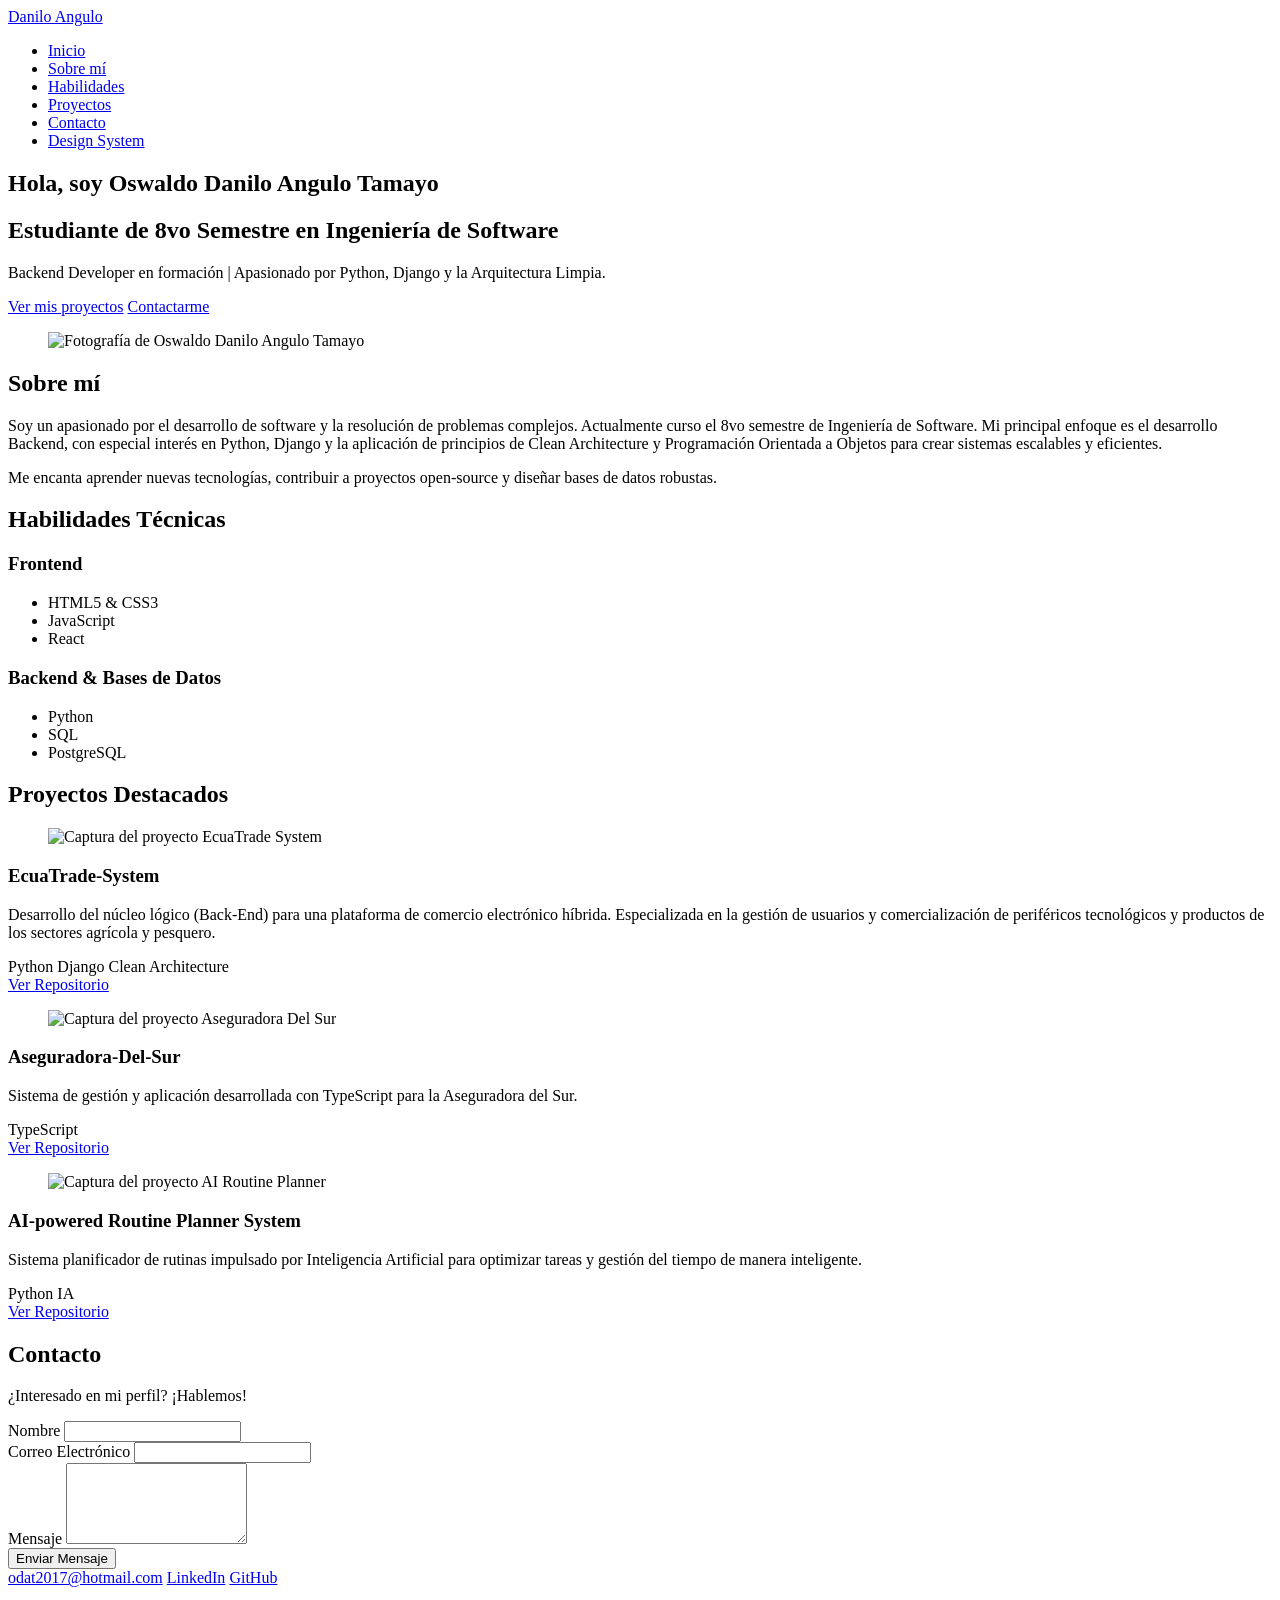
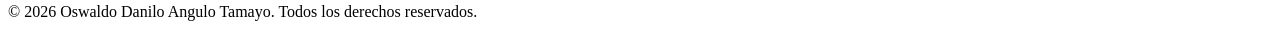
==== commit ef3af30d: "Creación Html del Portafolio" ====
--- a/index.html
+++ b/index.html
@@ -1,636 +1,204 @@
 <!DOCTYPE html>
 <html lang="es">
 <head>
-  <meta charset="UTF-8">
-  <meta name="viewport" content="width=device-width, initial-scale=1.0">
-  <meta name="description" content="Portafolio de Oswaldo Danilo Angulo Tamayo, estudiante de Ingeniería de Software y desarrollador web enfocado en Python, Django, JavaScript e Inteligencia Artificial aplicada.">
-  <meta name="author" content="Oswaldo Danilo Angulo Tamayo">
-  <meta name="theme-color" content="#2563eb">
-  <title>Oswaldo Angulo · Desarrollador de Software</title>
-  <link rel="icon" href="assets/img/favicon.svg" type="image/svg+xml">
-  <link rel="stylesheet" href="assets/vendor/bootstrap-icons/bootstrap-icons.css">
-  <link rel="stylesheet" href="css/styles.css">
+    <meta charset="UTF-8">
+    <meta name="viewport" content="width=device-width, initial-scale=1.0">
+    <title>Oswaldo Danilo Angulo Tamayo - Portafolio</title>
+    <meta name="description" content="Portafolio profesional de Oswaldo Danilo Angulo Tamayo, Estudiante de Ingeniería de Software y Backend Developer en formación.">
+    <!-- El archivo CSS se conectará en el próximo commit -->
+    <!-- <link rel="stylesheet" href="css/styles.css"> -->
 </head>
 <body>
-  <a class="skip-link" href="#contenido">Saltar al contenido principal</a>
-
-  <header class="header">
-    <div class="container">
-      <nav class="navbar" aria-label="Navegación principal">
-        <a class="navbar__brand" href="#inicio">
-          <span class="navbar__brand-mark" aria-hidden="true">OA</span>
-          <span>Oswaldo Angulo</span>
-        </a>
-
-        <ul class="navbar__menu" id="nav-menu">
-          <li><a class="navbar__link" href="#inicio">Inicio</a></li>
-          <li><a class="navbar__link" href="#sobre-mi">Sobre mí</a></li>
-          <li><a class="navbar__link" href="#habilidades">Habilidades</a></li>
-          <li><a class="navbar__link" href="#proyectos">Proyectos</a></li>
-          <li><a class="navbar__link" href="design-system.html">Design System</a></li>
-          <li><a class="navbar__link" href="#contacto">Contacto</a></li>
-        </ul>
-
-        <div class="navbar__actions">
-          <button class="icon-button" id="theme-toggle" type="button"
-                  aria-label="Cambiar entre tema claro y oscuro" aria-pressed="false">
-            <i class="bi bi-moon-stars" id="theme-icon" aria-hidden="true"></i>
-          </button>
-          <button class="icon-button navbar__toggle" id="nav-toggle" type="button"
-                  aria-label="Abrir menú de navegación" aria-expanded="false" aria-controls="nav-menu">
-            <i class="bi bi-list" aria-hidden="true"></i>
-          </button>
-        </div>
-      </nav>
-    </div>
-  </header>
-
-  <main id="contenido">
-
-    <section class="hero" id="inicio">
-      <div class="container">
-        <div class="hero__grid">
-          <div>
-            <p class="hero__status">Disponible para prácticas y proyectos</p>
-            <h1>Hola, soy <span class="text-gradient">Oswaldo Danilo Angulo Tamayo</span></h1>
-            <p class="hero__role">Estudiante de Ingeniería de Software · Desarrollador Web</p>
-            <p class="hero__lead">
-              Construyo aplicaciones web con Django, React y NestJS, y me interesa especialmente
-              aplicar Machine Learning a problemas reales: detección de fraude, validación de
-              datos y sistemas de recomendación.
-            </p>
-
-            <div class="hero__actions">
-              <a class="btn btn--primary" href="#proyectos">Ver proyectos</a>
-              <a class="btn btn--secondary" href="#contacto">Contáctame</a>
-              <a class="btn btn--ghost" href="https://github.com/danilo323" target="_blank" rel="noopener noreferrer">
-                GitHub <i class="bi bi-box-arrow-up-right" aria-hidden="true"></i>
-              </a>
-            </div>
-
-            <dl class="hero__stats">
-              <div>
-                <dt class="hero__stat-label">Proyectos destacados</dt>
-                <dd class="hero__stat-value">3</dd>
-              </div>
-              <div>
-                <dt class="hero__stat-label">Formación</dt>
-                <dd class="hero__stat-value">UNEMI</dd>
-              </div>
-              <div>
-                <dt class="hero__stat-label">Enfoque</dt>
-                <dd class="hero__stat-value">Web + IA</dd>
-              </div>
-            </dl>
-          </div>
-
-          <figure class="hero__figure">
-            <img class="hero__avatar" src="assets/img/avatar.svg"
-                 alt="Avatar ilustrado de Oswaldo Danilo Angulo Tamayo" width="320" height="320">
-            <figcaption class="hero__figcaption">Babahoyo, Los Ríos · Ecuador</figcaption>
-          </figure>
-        </div>
-      </div>
-    </section>
-
-    <section class="section section--alt" id="sobre-mi">
-      <div class="container">
-        <header class="section__header reveal">
-          <p class="section__eyebrow">Sobre mí</p>
-          <h2>Quién soy y cómo trabajo</h2>
-          <p class="section__subtitle">
-            Un resumen de mi perfil profesional, mi formación académica y la experiencia
-            que he acumulado en proyectos y competencias de desarrollo.
-          </p>
-        </header>
-
-        <div class="about__grid">
-          <div class="reveal">
-            <h3>Perfil profesional</h3>
-            <p>
-              Soy estudiante de Ingeniería de Software en la Universidad Estatal de Milagro.
-              Me formé principalmente en desarrollo backend con <strong>Python y Django</strong>,
-              y complemento ese trabajo con interfaces en <strong>JavaScript, TypeScript y React</strong>.
-            </p>
-            <p>
-              Lo que más disfruto es la parte del problema que no se resuelve sólo con CRUD:
-              validar identidad con el algoritmo del módulo 10, calcular un puntaje de riesgo
-              de fraude o detectar conflictos de agenda en tiempo real. Me gusta que la lógica
-              de negocio esté bien modelada antes de escribir la interfaz.
-            </p>
-
-            <h3>Experiencia y formación</h3>
-            <ol class="timeline">
-              <li class="timeline__item">
-                <p class="timeline__date">Mayo 2026 · hackIAthon Viamatica</p>
-                <h4 class="timeline__title">Agente detector de fraudes — Aseguradora del Sur</h4>
-                <p class="timeline__desc">
-                  Sistema de IA para detección proactiva de fraude en reclamos de siniestros,
-                  combinando reglas de negocio, Machine Learning y NLP.
+
+    <!-- Header y Navegación -->
+    <header id="inicio">
+        <nav>
+            <div class="logo">
+                <a href="#inicio">Danilo Angulo</a>
+            </div>
+            <ul class="nav-links">
+                <li><a href="#inicio">Inicio</a></li>
+                <li><a href="#sobre-mi">Sobre mí</a></li>
+                <li><a href="#habilidades">Habilidades</a></li>
+                <li><a href="#proyectos">Proyectos</a></li>
+                <li><a href="#contacto">Contacto</a></li>
+                <li><a href="design-system.html">Design System</a></li>
+            </ul>
+        </nav>
+    </header>
+
+    <!-- Contenido Principal -->
+    <main>
+        
+        <!-- Sección Hero / Presentación -->
+        <section id="hero" class="hero-section">
+            <div class="hero-content">
+                <h1>Hola, soy Oswaldo Danilo Angulo Tamayo</h1>
+                <h2>Estudiante de 8vo Semestre en Ingeniería de Software</h2>
+                <p>Backend Developer en formación | Apasionado por Python, Django y la Arquitectura Limpia.</p>
+                <div class="hero-actions">
+                    <a href="#proyectos" class="btn btn-primary">Ver mis proyectos</a>
+                    <a href="#contacto" class="btn btn-secondary">Contactarme</a>
+                </div>
+            </div>
+            <figure class="hero-image">
+                <img src="https://avatars.githubusercontent.com/u/62364518?v=4" alt="Fotografía de Oswaldo Danilo Angulo Tamayo">
+            </figure>
+        </section>
+
+        <!-- Sección Sobre Mí -->
+        <section id="sobre-mi" class="about-section">
+            <h2>Sobre mí</h2>
+            <article class="about-content">
+                <p>
+                    Soy un apasionado por el desarrollo de software y la resolución de problemas complejos. 
+                    Actualmente curso el 8vo semestre de Ingeniería de Software. Mi principal enfoque es el 
+                    desarrollo Backend, con especial interés en Python, Django y la aplicación de principios de 
+                    Clean Architecture y Programación Orientada a Objetos para crear sistemas escalables y eficientes.
                 </p>
-              </li>
-              <li class="timeline__item">
-                <p class="timeline__date">Abril 2026 · Proyecto académico</p>
-                <h4 class="timeline__title">EcuaTrade-System — Inventario y validación de identidad</h4>
-                <p class="timeline__desc">
-                  Plataforma Django (patrón MVT) para gestión de inventario con validadores
-                  personalizados en el servidor.
+                <p>
+                    Me encanta aprender nuevas tecnologías, contribuir a proyectos open-source y diseñar bases de datos robustas.
                 </p>
-              </li>
-              <li class="timeline__item">
-                <p class="timeline__date">Mayo 2025 · Desarrollador Frontend</p>
-                <h4 class="timeline__title">Smart Schedule Optimizer</h4>
-                <p class="timeline__desc">
-                  Optimizador de horarios para estudiantes basado en un modelo de
-                  Gradient Boosting entrenado con scikit-learn.
-                </p>
-              </li>
-              <li class="timeline__item">
-                <p class="timeline__date">Desde abril 2023</p>
-                <h4 class="timeline__title">Universidad Estatal de Milagro — Ingeniería de Software</h4>
-                <p class="timeline__desc">Milagro, Ecuador.</p>
-              </li>
-            </ol>
-          </div>
-
-          <aside class="about__aside reveal" aria-label="Datos rápidos del perfil">
-            <h3 class="about__aside-title">Datos rápidos</h3>
-            <dl class="data-list">
-              <dt>Ubicación</dt>
-              <dd>Babahoyo, Los Ríos — Ecuador</dd>
-              <dt>Universidad</dt>
-              <dd>Universidad Estatal de Milagro (UNEMI)</dd>
-              <dt>Carrera</dt>
-              <dd>Ingeniería de Software</dd>
-              <dt>Idiomas</dt>
-              <dd>Español (nativo), Inglés técnico</dd>
-              <dt>Aprendiendo ahora</dt>
-              <dd>NestJS, testing automatizado y despliegue en la nube</dd>
-            </dl>
-
-            <h3 class="about__aside-title">Habilidades blandas</h3>
-            <ul class="badge-list">
-              <li><span class="badge badge--secondary">Trabajo en equipo</span></li>
-              <li><span class="badge badge--secondary">Comunicación clara</span></li>
-              <li><span class="badge badge--secondary">Adaptabilidad</span></li>
-              <li><span class="badge badge--secondary">Resolución de problemas</span></li>
-            </ul>
-          </aside>
-        </div>
-      </div>
-    </section>
-
-    <section class="section" id="habilidades">
-      <div class="container">
-        <header class="section__header reveal">
-          <p class="section__eyebrow">Skills</p>
-          <h2>Habilidades técnicas</h2>
-          <p class="section__subtitle">
-            Tecnologías que he usado en proyectos reales, organizadas por categoría.
-            El nivel indica qué tan cómodo me siento explicando y sosteniendo el código que escribo con cada una.
-          </p>
-        </header>
-
-        <div class="skills__group reveal">
-          <h3 class="skills__group-title"><i class="bi bi-window icon--frontend" aria-hidden="true"></i> Frontend</h3>
-          <div class="skills__grid">
-            <article class="skill-card">
-              <p class="skill-card__icon icon--html" aria-hidden="true"><i class="bi bi-filetype-html"></i></p>
-              <div class="skill-card__content">
-                <h4 class="skill-card__name">HTML5 <span class="skill-card__level">Avanzado</span></h4>
-                <p class="skill-card__desc">Estructura semántica y accesible.</p>
-                <div class="progress"><span class="progress__bar" data-level="90"></span></div>
-              </div>
             </article>
-            <article class="skill-card">
-              <p class="skill-card__icon icon--css" aria-hidden="true"><i class="bi bi-filetype-css"></i></p>
-              <div class="skill-card__content">
-                <h4 class="skill-card__name">CSS3 <span class="skill-card__level">Intermedio-alto</span></h4>
-                <p class="skill-card__desc">Flexbox, Grid, custom properties y diseño responsive.</p>
-                <div class="progress"><span class="progress__bar" data-level="80"></span></div>
-              </div>
-            </article>
-            <article class="skill-card">
-              <p class="skill-card__icon icon--js" aria-hidden="true"><i class="bi bi-filetype-js"></i></p>
-              <div class="skill-card__content">
-                <h4 class="skill-card__name">JavaScript <span class="skill-card__level">Intermedio</span></h4>
-                <p class="skill-card__desc">DOM, eventos, fetch y ES6+.</p>
-                <div class="progress"><span class="progress__bar" data-level="75"></span></div>
-              </div>
-            </article>
-            <article class="skill-card">
-              <p class="skill-card__icon icon--react" aria-hidden="true"><i class="bi bi-diagram-3"></i></p>
-              <div class="skill-card__content">
-                <h4 class="skill-card__name">React <span class="skill-card__level">Intermedio</span></h4>
-                <p class="skill-card__desc">Componentes, hooks y consumo de APIs.</p>
-                <div class="progress"><span class="progress__bar" data-level="70"></span></div>
-              </div>
-            </article>
-            <article class="skill-card">
-              <p class="skill-card__icon icon--ts" aria-hidden="true"><i class="bi bi-filetype-tsx"></i></p>
-              <div class="skill-card__content">
-                <h4 class="skill-card__name">TypeScript <span class="skill-card__level">Básico-intermedio</span></h4>
-                <p class="skill-card__desc">Tipado de componentes y servicios.</p>
-                <div class="progress"><span class="progress__bar" data-level="60"></span></div>
-              </div>
-            </article>
-          </div>
-        </div>
-
-        <div class="skills__group reveal">
-          <h3 class="skills__group-title"><i class="bi bi-hdd-stack icon--backend" aria-hidden="true"></i> Backend</h3>
-          <div class="skills__grid">
-            <article class="skill-card">
-              <p class="skill-card__icon icon--python" aria-hidden="true"><i class="bi bi-filetype-py"></i></p>
-              <div class="skill-card__content">
-                <h4 class="skill-card__name">Python <span class="skill-card__level">Avanzado</span></h4>
-                <p class="skill-card__desc">Lógica de negocio, validaciones y scripts de datos.</p>
-                <div class="progress"><span class="progress__bar" data-level="88"></span></div>
-              </div>
-            </article>
-            <article class="skill-card">
-              <p class="skill-card__icon icon--django" aria-hidden="true"><i class="bi bi-server"></i></p>
-              <div class="skill-card__content">
-                <h4 class="skill-card__name">Django <span class="skill-card__level">Intermedio-alto</span></h4>
-                <p class="skill-card__desc">Patrón MVT, ORM, validadores y formularios.</p>
-                <div class="progress"><span class="progress__bar" data-level="82"></span></div>
-              </div>
-            </article>
-            <article class="skill-card">
-              <p class="skill-card__icon icon--nest" aria-hidden="true"><i class="bi bi-diagram-2"></i></p>
-              <div class="skill-card__content">
-                <h4 class="skill-card__name">NestJS <span class="skill-card__level">Básico</span></h4>
-                <p class="skill-card__desc">Módulos, controladores y servicios. En aprendizaje.</p>
-                <div class="progress"><span class="progress__bar" data-level="50"></span></div>
-              </div>
-            </article>
-          </div>
-        </div>
-
-        <div class="skills__group reveal">
-          <h3 class="skills__group-title"><i class="bi bi-database-fill icon--db" aria-hidden="true"></i> Bases de datos</h3>
-          <div class="skills__grid">
-            <article class="skill-card">
-              <p class="skill-card__icon icon--postgres" aria-hidden="true"><i class="bi bi-database"></i></p>
-              <div class="skill-card__content">
-                <h4 class="skill-card__name">PostgreSQL <span class="skill-card__level">Intermedio</span></h4>
-                <p class="skill-card__desc">Modelado relacional y consultas.</p>
-                <div class="progress"><span class="progress__bar" data-level="72"></span></div>
-              </div>
-            </article>
-            <article class="skill-card">
-              <p class="skill-card__icon icon--mysql" aria-hidden="true"><i class="bi bi-database-fill"></i></p>
-              <div class="skill-card__content">
-                <h4 class="skill-card__name">MySQL <span class="skill-card__level">Intermedio</span></h4>
-                <p class="skill-card__desc">Diseño de esquemas y normalización.</p>
-                <div class="progress"><span class="progress__bar" data-level="70"></span></div>
-              </div>
-            </article>
-            <article class="skill-card">
-              <p class="skill-card__icon icon--mssql" aria-hidden="true"><i class="bi bi-database-check"></i></p>
-              <div class="skill-card__content">
-                <h4 class="skill-card__name">SQL Server <span class="skill-card__level">Básico-intermedio</span></h4>
-                <p class="skill-card__desc">Consultas y procedimientos básicos.</p>
-                <div class="progress"><span class="progress__bar" data-level="58"></span></div>
-              </div>
-            </article>
-          </div>
-        </div>
-
-        <div class="skills__group reveal">
-          <h3 class="skills__group-title"><i class="bi bi-cpu icon--ia" aria-hidden="true"></i> Datos e Inteligencia Artificial</h3>
-          <div class="skills__grid">
-            <article class="skill-card">
-              <p class="skill-card__icon icon--sklearn" aria-hidden="true"><i class="bi bi-graph-up-arrow"></i></p>
-              <div class="skill-card__content">
-                <h4 class="skill-card__name">scikit-learn <span class="skill-card__level">Intermedio</span></h4>
-                <p class="skill-card__desc">Gradient Boosting, entrenamiento y evaluación de modelos.</p>
-                <div class="progress"><span class="progress__bar" data-level="68"></span></div>
-              </div>
-            </article>
-            <article class="skill-card">
-              <p class="skill-card__icon icon--pandas" aria-hidden="true"><i class="bi bi-table"></i></p>
-              <div class="skill-card__content">
-                <h4 class="skill-card__name">Pandas <span class="skill-card__level">Intermedio</span></h4>
-                <p class="skill-card__desc">Limpieza y preparación de datasets.</p>
-                <div class="progress"><span class="progress__bar" data-level="70"></span></div>
-              </div>
-            </article>
-            <article class="skill-card">
-              <p class="skill-card__icon icon--nlp" aria-hidden="true"><i class="bi bi-chat-square-text"></i></p>
-              <div class="skill-card__content">
-                <h4 class="skill-card__name">NLP aplicado <span class="skill-card__level">Básico</span></h4>
-                <p class="skill-card__desc">Similitud de textos en narrativas de siniestros.</p>
-                <div class="progress"><span class="progress__bar" data-level="52"></span></div>
-              </div>
-            </article>
-          </div>
-        </div>
-
-        <div class="skills__group reveal">
-          <h3 class="skills__group-title"><i class="bi bi-tools icon--tools" aria-hidden="true"></i> Herramientas</h3>
-          <div class="skills__grid">
-            <article class="skill-card">
-              <p class="skill-card__icon icon--git" aria-hidden="true"><i class="bi bi-git"></i></p>
-              <div class="skill-card__content">
-                <h4 class="skill-card__name">Git y GitHub <span class="skill-card__level">Intermedio</span></h4>
-                <p class="skill-card__desc">Ramas, commits descriptivos y GitHub Pages.</p>
-                <div class="progress"><span class="progress__bar" data-level="75"></span></div>
-              </div>
-            </article>
-            <article class="skill-card">
-              <p class="skill-card__icon icon--colab" aria-hidden="true"><i class="bi bi-journal-code"></i></p>
-              <div class="skill-card__content">
-                <h4 class="skill-card__name">Google Colab <span class="skill-card__level">Intermedio</span></h4>
-                <p class="skill-card__desc">Entrenamiento y exportación de modelos con Joblib.</p>
-                <div class="progress"><span class="progress__bar" data-level="70"></span></div>
-              </div>
-            </article>
-            <article class="skill-card">
-              <p class="skill-card__icon icon--vscode" aria-hidden="true"><i class="bi bi-code-slash"></i></p>
-              <div class="skill-card__content">
-                <h4 class="skill-card__name">VS Code <span class="skill-card__level">Avanzado</span></h4>
-                <p class="skill-card__desc">Entorno diario de desarrollo y depuración.</p>
-                <div class="progress"><span class="progress__bar" data-level="85"></span></div>
-              </div>
-            </article>
-          </div>
-        </div>
-      </div>
-    </section>
-
-    <section class="section section--alt" id="proyectos">
-      <div class="container">
-        <header class="section__header reveal">
-          <p class="section__eyebrow">Portafolio</p>
-          <h2>Proyectos destacados</h2>
-          <p class="section__subtitle">
-            Tres proyectos donde el reto principal no era la interfaz, sino la lógica detrás de ella.
-            Usa los filtros para verlos por tecnología.
-          </p>
-        </header>
-
-        <div class="filters" id="project-filters" role="group" aria-label="Filtrar proyectos por tecnología">
-          <button class="filter-btn" type="button" data-filter="all" aria-pressed="true">Todos</button>
-          <button class="filter-btn" type="button" data-filter="python" aria-pressed="false">Python</button>
-          <button class="filter-btn" type="button" data-filter="django" aria-pressed="false">Django</button>
-          <button class="filter-btn" type="button" data-filter="javascript" aria-pressed="false">JavaScript</button>
-          <button class="filter-btn" type="button" data-filter="ml" aria-pressed="false">Machine Learning</button>
-        </div>
-
-        <div class="projects__grid" id="projects-grid">
-
-          <article class="card project-card reveal" data-tech="python ml django"
-                   data-project="fraude">
-            <figure class="project-card__figure">
-              <img class="project-card__image" src="assets/img/proyecto-fraude.svg"
-                   alt="Captura del panel de puntaje de riesgo del detector de fraudes en siniestros"
-                   width="640" height="400" loading="lazy">
-            </figure>
-            <div class="card__body">
-              <p class="project-card__meta">
-                <span>hackIAthon Viamatica</span>
-                <span>Mayo 2026</span>
-              </p>
-              <h3 class="card__title">Agente Detector de Fraudes en Siniestros</h3>
-              <p class="card__text">
-                Sistema de IA para Aseguradora del Sur que detecta de forma proactiva posibles
-                fraudes en reclamos, calcula un puntaje de riesgo y explica su decisión en
-                lenguaje natural.
-              </p>
-              <ul class="badge-list">
-                <li><span class="badge badge--primary">Python</span></li>
-                <li><span class="badge badge--primary">Machine Learning</span></li>
-                <li><span class="badge badge--primary">NLP</span></li>
-              </ul>
-              <div class="card__footer">
-                <button class="btn btn--primary btn--sm" type="button" data-open-project="fraude">
-                  Ver detalles
-                </button>
-                <a class="btn btn--ghost btn--sm" href="https://github.com/danilo323"
-                   target="_blank" rel="noopener noreferrer">Repositorio <i class="bi bi-box-arrow-up-right" aria-hidden="true"></i></a>
-              </div>
-            </div>
-          </article>
-
-          <article class="card project-card reveal" data-tech="python django"
-                   data-project="ecuatrade">
-            <figure class="project-card__figure">
-              <img class="project-card__image" src="assets/img/proyecto-ecuatrade.svg"
-                   alt="Captura del listado de inventario de EcuaTrade-System con validación de cédula"
-                   width="640" height="400" loading="lazy">
-            </figure>
-            <div class="card__body">
-              <p class="project-card__meta">
-                <span>Proyecto académico</span>
-                <span>Abril 2026</span>
-              </p>
-              <h3 class="card__title">EcuaTrade-System</h3>
-              <p class="card__text">
-                Plataforma web en Django (patrón MVT) para gestión de inventario, productos y
-                control de stock, con un motor propio de validación de cédulas ecuatorianas.
-              </p>
-              <ul class="badge-list">
-                <li><span class="badge badge--primary">Django</span></li>
-                <li><span class="badge badge--primary">Python</span></li>
-                <li><span class="badge badge--primary">PostgreSQL</span></li>
-              </ul>
-              <div class="card__footer">
-                <button class="btn btn--primary btn--sm" type="button" data-open-project="ecuatrade">
-                  Ver detalles
-                </button>
-                <a class="btn btn--ghost btn--sm" href="https://github.com/danilo323"
-                   target="_blank" rel="noopener noreferrer">Repositorio <i class="bi bi-box-arrow-up-right" aria-hidden="true"></i></a>
-              </div>
-            </div>
-          </article>
-
-          <article class="card project-card reveal" data-tech="python ml javascript"
-                   data-project="schedule">
-            <figure class="project-card__figure">
-              <img class="project-card__image" src="assets/img/proyecto-schedule.svg"
-                   alt="Captura del calendario del optimizador inteligente de horarios estudiantiles"
-                   width="640" height="400" loading="lazy">
-            </figure>
-            <div class="card__body">
-              <p class="project-card__meta">
-                <span>Frontend</span>
-                <span>Mayo 2025</span>
-              </p>
-              <h3 class="card__title">Smart Schedule Optimizer</h3>
-              <p class="card__text">
-                Planificador de rutina estudiantil que recomienda cuándo realizar cada actividad
-                usando un modelo de Gradient Boosting y detecta conflictos de agenda en tiempo real.
-              </p>
-              <ul class="badge-list">
-                <li><span class="badge badge--primary">scikit-learn</span></li>
-                <li><span class="badge badge--primary">Pandas</span></li>
-                <li><span class="badge badge--primary">JavaScript</span></li>
-              </ul>
-              <div class="card__footer">
-                <button class="btn btn--primary btn--sm" type="button" data-open-project="schedule">
-                  Ver detalles
-                </button>
-                <a class="btn btn--ghost btn--sm" href="https://github.com/danilo323"
-                   target="_blank" rel="noopener noreferrer">Repositorio <i class="bi bi-box-arrow-up-right" aria-hidden="true"></i></a>
-              </div>
-            </div>
-          </article>
-
-        </div>
-
-        <p class="projects__empty" id="projects-empty" hidden>
-          No hay proyectos que coincidan con este filtro.
-        </p>
-      </div>
-    </section>
-
-    <section class="section" id="contacto">
-      <div class="container">
-        <header class="section__header reveal">
-          <p class="section__eyebrow">Contacto</p>
-          <h2>Hablemos de tu proyecto</h2>
-          <p class="section__subtitle">
-            ¿Tienes una vacante, una práctica preprofesional o una idea que quieras construir?
-            Escríbeme y te respondo.
-          </p>
-        </header>
-
-        <div class="contact__grid">
-          <div class="reveal">
-            <h3>Canales directos</h3>
-            <ul class="contact__list">
-              <li>
-                <a class="contact__item" href="mailto:danioswal30@gmail.com">
-                  <span class="contact__item-icon icon--mail" aria-hidden="true"><i class="bi bi-envelope"></i></span>
-                  <span>
-                    <span class="contact__item-label">Correo</span>
-                    danioswal30@gmail.com
-                  </span>
-                </a>
-              </li>
-              <li>
-                <a class="contact__item" href="https://github.com/danilo323"
-                   target="_blank" rel="noopener noreferrer">
-                  <span class="contact__item-icon icon--github" aria-hidden="true"><i class="bi bi-github"></i></span>
-                  <span>
-                    <span class="contact__item-label">GitHub</span>
-                    github.com/danilo323
-                  </span>
-                </a>
-              </li>
-              <li>
-                <a class="contact__item" href="https://www.linkedin.com/in/danilo"
-                   target="_blank" rel="noopener noreferrer">
-                  <span class="contact__item-icon icon--linkedin" aria-hidden="true"><i class="bi bi-linkedin"></i></span>
-                  <span>
-                    <span class="contact__item-label">LinkedIn</span>
-                    linkedin.com/in/danilo
-                  </span>
-                </a>
-              </li>
-              <li>
-                <span class="contact__item">
-                  <span class="contact__item-icon icon--place" aria-hidden="true"><i class="bi bi-geo-alt"></i></span>
-                  <span>
-                    <span class="contact__item-label">Ubicación</span>
-                    Babahoyo, Los Ríos — Ecuador
-                  </span>
-                </span>
-              </li>
-            </ul>
-          </div>
-
-          <form class="form reveal" id="contact-form" novalidate>
-            <h3>Envíame un mensaje</h3>
-
-            <div class="form__row">
-              <div class="field">
-                <label class="field__label" for="nombre">
-                  Nombre <i class="bi bi-asterisk field__required" aria-hidden="true"></i>
-                </label>
-                <input class="input" type="text" id="nombre" name="nombre"
-                       placeholder="Tu nombre completo" required minlength="3"
-                       autocomplete="name" aria-describedby="error-nombre">
-                <p class="field__error" id="error-nombre"></p>
-              </div>
-
-              <div class="field">
-                <label class="field__label" for="email">
-                  Correo electrónico <i class="bi bi-asterisk field__required" aria-hidden="true"></i>
-                </label>
-                <input class="input" type="email" id="email" name="email"
-                       placeholder="tucorreo@ejemplo.com" required
-                       autocomplete="email" aria-describedby="error-email">
-                <p class="field__error" id="error-email"></p>
-              </div>
-            </div>
-
-            <div class="field">
-              <label class="field__label" for="asunto">
-                Asunto <i class="bi bi-asterisk field__required" aria-hidden="true"></i>
-              </label>
-              <select class="select" id="asunto" name="asunto" required aria-describedby="error-asunto">
-                <option value="">Selecciona una opción…</option>
-                <option value="trabajo">Oportunidad laboral o práctica</option>
-                <option value="proyecto">Colaboración en un proyecto</option>
-                <option value="otro">Otro</option>
-              </select>
-              <p class="field__error" id="error-asunto"></p>
-            </div>
-
-            <div class="field">
-              <label class="field__label" for="mensaje">
-                Mensaje <i class="bi bi-asterisk field__required" aria-hidden="true"></i>
-              </label>
-              <textarea class="textarea" id="mensaje" name="mensaje" rows="5"
-                        placeholder="Cuéntame brevemente de qué se trata…"
-                        required minlength="15" maxlength="500"
-                        aria-describedby="hint-mensaje error-mensaje"></textarea>
-              <p class="field__hint" id="hint-mensaje">
-                <span id="contador-mensaje">0</span>/500 caracteres · mínimo 15.
-              </p>
-              <p class="field__error" id="error-mensaje"></p>
-            </div>
-
-            <p class="form__status" id="form-status" role="status" aria-live="polite" hidden></p>
-
-            <button class="btn btn--primary btn--block" type="submit">Enviar mensaje</button>
-          </form>
-        </div>
-      </div>
-    </section>
-
-  </main>
-
-  <footer class="footer">
-    <div class="container footer__inner">
-      <p class="footer__text">
-        © <span id="anio-actual">2026</span> Oswaldo Danilo Angulo Tamayo · Hecho con HTML, CSS y JavaScript.
-      </p>
-      <ul class="footer__links">
-        <li><a href="#inicio">Inicio</a></li>
-        <li><a href="design-system.html">Design System</a></li>
-        <li><a href="https://github.com/danilo323" target="_blank" rel="noopener noreferrer">GitHub</a></li>
-      </ul>
-    </div>
-  </footer>
-
-  <dialog class="modal" id="project-modal" aria-labelledby="modal-title">
-    <div class="modal__header">
-      <h2 class="modal__title" id="modal-title">Detalle del proyecto</h2>
-      <button class="icon-button" type="button" id="modal-close" aria-label="Cerrar ventana de detalle">
-        <i class="bi bi-x-lg" aria-hidden="true"></i>
-      </button>
-    </div>
-    <div class="modal__body" id="modal-body"></div>
-    <div class="modal__footer" id="modal-footer"></div>
-  </dialog>
-
-  <button class="icon-button back-to-top" id="back-to-top" type="button" aria-label="Volver al inicio de la página">
-    <i class="bi bi-arrow-up" aria-hidden="true"></i>
-  </button>
-
-  <script src="js/main.js"></script>
+        </section>
+
+        <!-- Sección Habilidades -->
+        <section id="habilidades" class="skills-section">
+            <h2>Habilidades Técnicas</h2>
+            
+            <div class="skills-container">
+                <!-- Frontend -->
+                <article class="skill-category">
+                    <h3>Frontend</h3>
+                    <ul>
+                        <li>HTML5 & CSS3</li>
+                        <li>JavaScript</li>
+                        <li>React</li>
+                    </ul>
+                </article>
+
+                <!-- Backend & Base de Datos -->
+                <article class="skill-category">
+                    <h3>Backend & Bases de Datos</h3>
+                    <ul>
+                        <li>Python</li>
+                        <li>SQL</li>
+                        <li>PostgreSQL</li>
+                    </ul>
+                </article>
+            </div>
+        </section>
+
+        <!-- Sección Proyectos Destacados -->
+        <section id="proyectos" class="projects-section">
+            <h2>Proyectos Destacados</h2>
+            
+            <div class="projects-grid">
+                
+                <!-- Proyecto 1 -->
+                <article class="project-card">
+                    <figure>
+                        <!-- Imagen placeholder, puedes reemplazarla después -->
+                        <img src="https://via.placeholder.com/400x200.png?text=EcuaTrade+System" alt="Captura del proyecto EcuaTrade System">
+                    </figure>
+                    <div class="project-info">
+                        <h3>EcuaTrade-System</h3>
+                        <p>
+                            Desarrollo del núcleo lógico (Back-End) para una plataforma de comercio electrónico híbrida. 
+                            Especializada en la gestión de usuarios y comercialización de periféricos tecnológicos y productos 
+                            de los sectores agrícola y pesquero.
+                        </p>
+                        <div class="project-tech">
+                            <span>Python</span>
+                            <span>Django</span>
+                            <span>Clean Architecture</span>
+                        </div>
+                        <div class="project-links">
+                            <a href="https://github.com/danilo323/EcuaTrade-System" target="_blank" rel="noopener noreferrer">Ver Repositorio</a>
+                        </div>
+                    </div>
+                </article>
+
+                <!-- Proyecto 2 -->
+                <article class="project-card">
+                    <figure>
+                        <img src="https://via.placeholder.com/400x200.png?text=Aseguradora+Del+Sur" alt="Captura del proyecto Aseguradora Del Sur">
+                    </figure>
+                    <div class="project-info">
+                        <h3>Aseguradora-Del-Sur</h3>
+                        <p>
+                            Sistema de gestión y aplicación desarrollada con TypeScript para la Aseguradora del Sur.
+                        </p>
+                        <div class="project-tech">
+                            <span>TypeScript</span>
+                        </div>
+                        <div class="project-links">
+                            <a href="https://github.com/danilo323/Aseguradora-Del-Sur" target="_blank" rel="noopener noreferrer">Ver Repositorio</a>
+                        </div>
+                    </div>
+                </article>
+
+                <!-- Proyecto 3 -->
+                <article class="project-card">
+                    <figure>
+                        <img src="https://via.placeholder.com/400x200.png?text=AI+Routine+Planner" alt="Captura del proyecto AI Routine Planner">
+                    </figure>
+                    <div class="project-info">
+                        <h3>AI-powered Routine Planner System</h3>
+                        <p>
+                            Sistema planificador de rutinas impulsado por Inteligencia Artificial para optimizar tareas y 
+                            gestión del tiempo de manera inteligente.
+                        </p>
+                        <div class="project-tech">
+                            <span>Python</span>
+                            <span>IA</span>
+                        </div>
+                        <div class="project-links">
+                            <a href="https://github.com/danilo323/AI-powered_routine_planner_system" target="_blank" rel="noopener noreferrer">Ver Repositorio</a>
+                        </div>
+                    </div>
+                </article>
+
+            </div>
+        </section>
+
+        <!-- Sección Contacto -->
+        <section id="contacto" class="contact-section">
+            <h2>Contacto</h2>
+            <p>¿Interesado en mi perfil? ¡Hablemos!</p>
+            
+            <form action="#" method="POST" class="contact-form">
+                <div class="form-group">
+                    <label for="nombre">Nombre</label>
+                    <input type="text" id="nombre" name="nombre" required>
+                </div>
+                
+                <div class="form-group">
+                    <label for="email">Correo Electrónico</label>
+                    <input type="email" id="email" name="email" required>
+                </div>
+                
+                <div class="form-group">
+                    <label for="mensaje">Mensaje</label>
+                    <textarea id="mensaje" name="mensaje" rows="5" required></textarea>
+                </div>
+                
+                <button type="submit" class="btn btn-primary">Enviar Mensaje</button>
+            </form>
+            
+            <div class="social-links">
+                <a href="mailto:odat2017@hotmail.com">odat2017@hotmail.com</a>
+                <a href="https://www.linkedin.com/in/oswaldo-danilo-angulo-b00823311/" target="_blank" rel="noopener noreferrer">LinkedIn</a>
+                <a href="https://github.com/danilo323" target="_blank" rel="noopener noreferrer">GitHub</a>
+            </div>
+        </section>
+
+    </main>
+
+    <!-- Footer -->
+    <footer>
+        <p>&copy; 2026 Oswaldo Danilo Angulo Tamayo. Todos los derechos reservados.</p>
+    </footer>
+
 </body>
 </html>
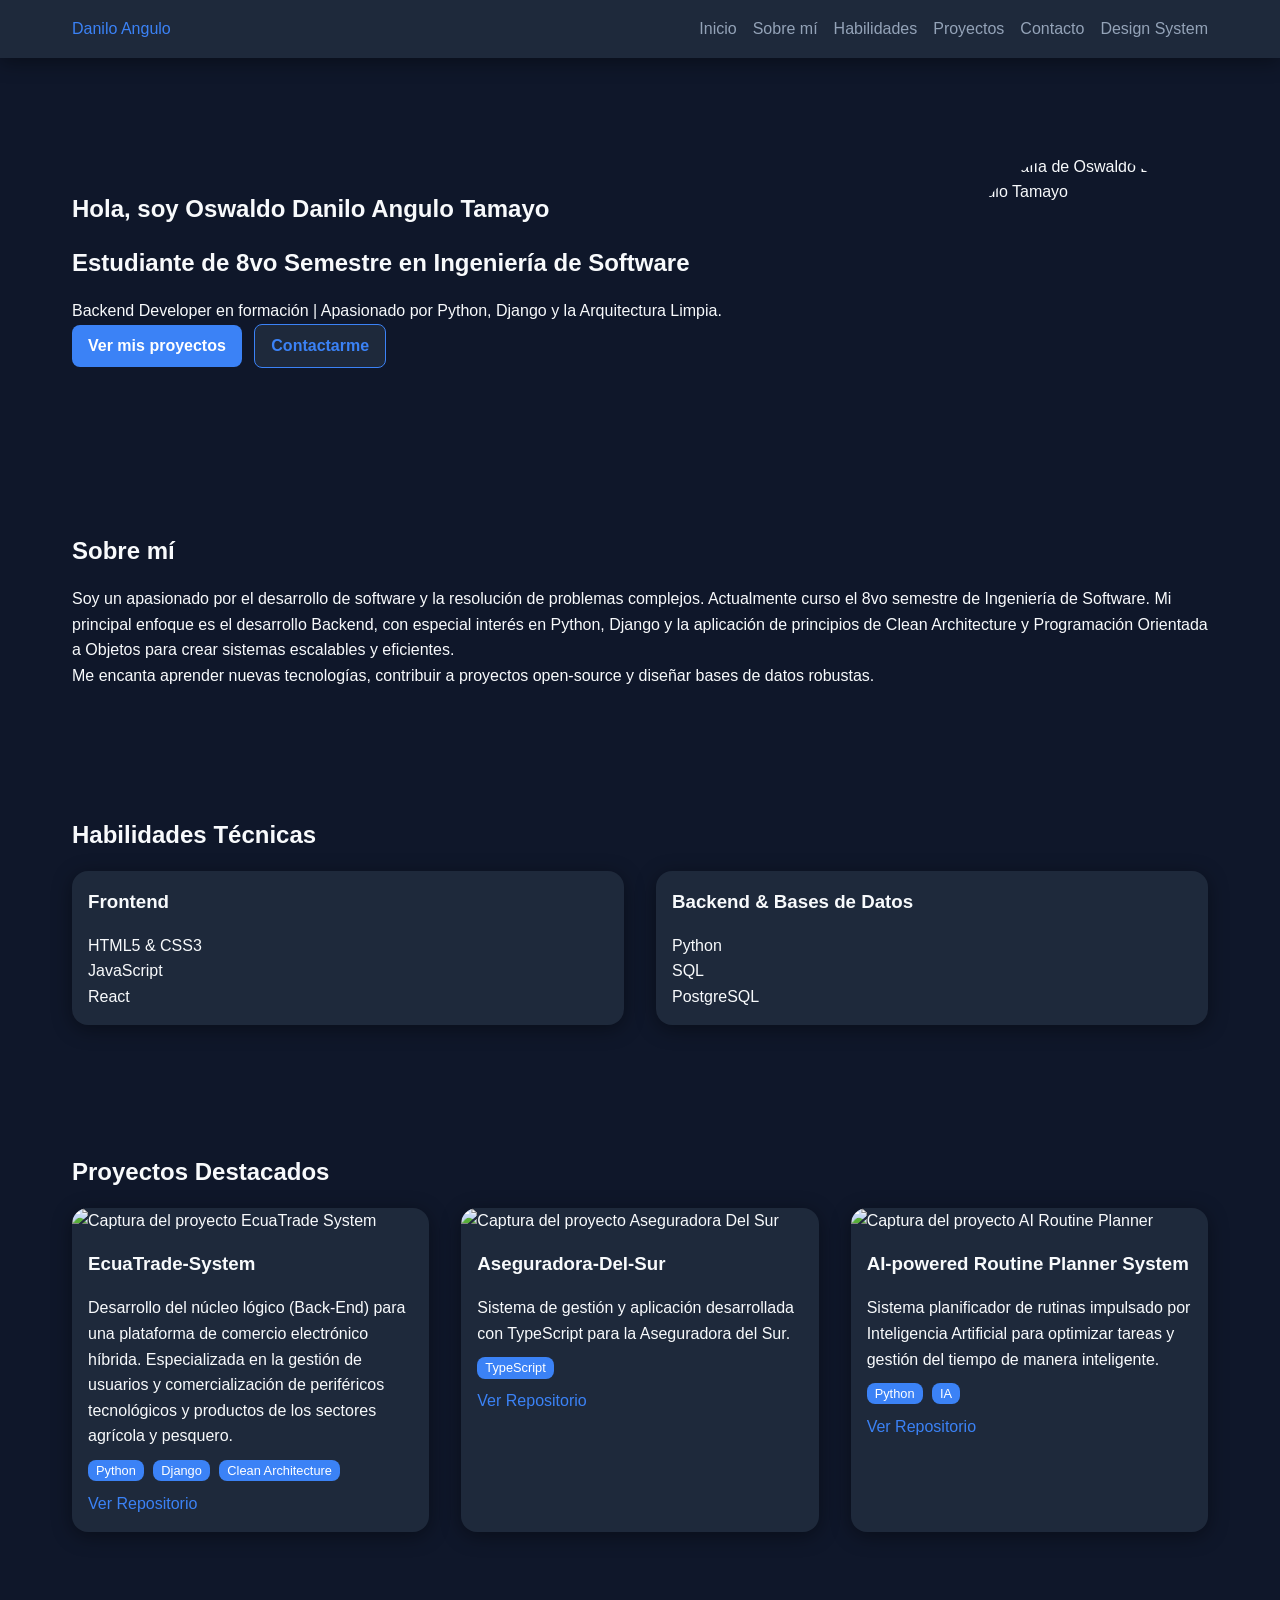
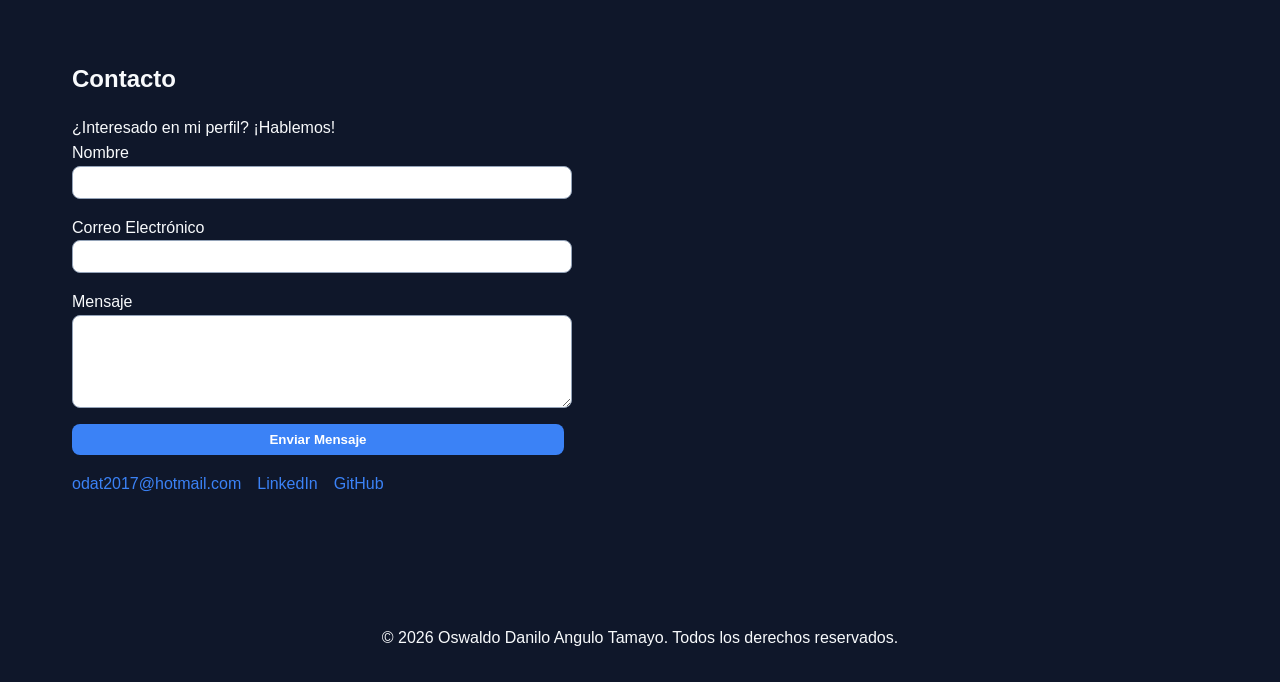
==== commit cab2261d: "feat: Arquitectura CSS, variables de diseño y maquetacion base" ====
--- a/index.html
+++ b/index.html
@@ -5,12 +5,10 @@
     <meta name="viewport" content="width=device-width, initial-scale=1.0">
     <title>Oswaldo Danilo Angulo Tamayo - Portafolio</title>
     <meta name="description" content="Portafolio profesional de Oswaldo Danilo Angulo Tamayo, Estudiante de Ingeniería de Software y Backend Developer en formación.">
-    <!-- El archivo CSS se conectará en el próximo commit -->
-    <!-- <link rel="stylesheet" href="css/styles.css"> -->
+    <link rel="stylesheet" href="css/root.css">
+    <link rel="stylesheet" href="css/styles.css">
 </head>
 <body>
-
-    <!-- Header y Navegación -->
     <header id="inicio">
         <nav>
             <div class="logo">
@@ -27,10 +25,7 @@
         </nav>
     </header>
 
-    <!-- Contenido Principal -->
     <main>
-        
-        <!-- Sección Hero / Presentación -->
         <section id="hero" class="hero-section">
             <div class="hero-content">
                 <h1>Hola, soy Oswaldo Danilo Angulo Tamayo</h1>
@@ -46,7 +41,6 @@
             </figure>
         </section>
 
-        <!-- Sección Sobre Mí -->
         <section id="sobre-mi" class="about-section">
             <h2>Sobre mí</h2>
             <article class="about-content">
@@ -62,12 +56,9 @@
             </article>
         </section>
 
-        <!-- Sección Habilidades -->
         <section id="habilidades" class="skills-section">
             <h2>Habilidades Técnicas</h2>
-            
             <div class="skills-container">
-                <!-- Frontend -->
                 <article class="skill-category">
                     <h3>Frontend</h3>
                     <ul>
@@ -76,8 +67,6 @@
                         <li>React</li>
                     </ul>
                 </article>
-
-                <!-- Backend & Base de Datos -->
                 <article class="skill-category">
                     <h3>Backend & Bases de Datos</h3>
                     <ul>
@@ -89,16 +78,11 @@
             </div>
         </section>
 
-        <!-- Sección Proyectos Destacados -->
         <section id="proyectos" class="projects-section">
             <h2>Proyectos Destacados</h2>
-            
             <div class="projects-grid">
-                
-                <!-- Proyecto 1 -->
                 <article class="project-card">
                     <figure>
-                        <!-- Imagen placeholder, puedes reemplazarla después -->
                         <img src="https://via.placeholder.com/400x200.png?text=EcuaTrade+System" alt="Captura del proyecto EcuaTrade System">
                     </figure>
                     <div class="project-info">
@@ -119,7 +103,6 @@
                     </div>
                 </article>
 
-                <!-- Proyecto 2 -->
                 <article class="project-card">
                     <figure>
                         <img src="https://via.placeholder.com/400x200.png?text=Aseguradora+Del+Sur" alt="Captura del proyecto Aseguradora Del Sur">
@@ -138,7 +121,6 @@
                     </div>
                 </article>
 
-                <!-- Proyecto 3 -->
                 <article class="project-card">
                     <figure>
                         <img src="https://via.placeholder.com/400x200.png?text=AI+Routine+Planner" alt="Captura del proyecto AI Routine Planner">
@@ -158,47 +140,37 @@
                         </div>
                     </div>
                 </article>
-
             </div>
         </section>
 
-        <!-- Sección Contacto -->
         <section id="contacto" class="contact-section">
             <h2>Contacto</h2>
             <p>¿Interesado en mi perfil? ¡Hablemos!</p>
-            
             <form action="#" method="POST" class="contact-form">
                 <div class="form-group">
                     <label for="nombre">Nombre</label>
                     <input type="text" id="nombre" name="nombre" required>
                 </div>
-                
                 <div class="form-group">
                     <label for="email">Correo Electrónico</label>
                     <input type="email" id="email" name="email" required>
                 </div>
-                
                 <div class="form-group">
                     <label for="mensaje">Mensaje</label>
                     <textarea id="mensaje" name="mensaje" rows="5" required></textarea>
                 </div>
-                
                 <button type="submit" class="btn btn-primary">Enviar Mensaje</button>
             </form>
-            
             <div class="social-links">
                 <a href="mailto:odat2017@hotmail.com">odat2017@hotmail.com</a>
                 <a href="https://www.linkedin.com/in/oswaldo-danilo-angulo-b00823311/" target="_blank" rel="noopener noreferrer">LinkedIn</a>
                 <a href="https://github.com/danilo323" target="_blank" rel="noopener noreferrer">GitHub</a>
             </div>
         </section>
-
     </main>
 
-    <!-- Footer -->
     <footer>
         <p>&copy; 2026 Oswaldo Danilo Angulo Tamayo. Todos los derechos reservados.</p>
     </footer>
-
 </body>
 </html>
--- a/css/root.css
+++ b/css/root.css
@@ -0,0 +1,15 @@
+:root {
+  --color-primary: #3b82f6; 
+  --color-secondary: #8b5cf6; 
+  --color-background: #0f172a; 
+  --color-surface: #1e293b; 
+  --color-text: #f8fafc; 
+  --color-text-muted: #94a3b8; 
+  --font-primary: 'Inter', Arial, sans-serif;
+  --space-sm: 0.5rem;
+  --space-md: 1rem;
+  --space-lg: 2rem;
+  --radius-sm: 0.5rem;
+  --radius-md: 1rem;
+  --shadow-card: 0 4px 20px rgba(0, 0, 0, 0.4);
+}
--- a/css/styles.css
+++ b/css/styles.css
@@ -1,1438 +1,175 @@
-:root {
-  
-  --color-primary: #2563eb;
-  --color-primary-hover: #1d4ed8;
-  --color-primary-soft: #dbeafe;
-  --color-secondary: #7c3aed;
-  --color-secondary-hover: #6d28d9;
-  --color-secondary-soft: #ede9fe;
-  --color-accent: #0d9488;
-
-  
-  --color-background: #ffffff;
-  --color-surface: #f8fafc;
-  --color-surface-alt: #f1f5f9;
-  --color-border: #e2e8f0;
-  --color-border-strong: #cbd5e1;
-
-  
-  --color-text: #0f172a;
-  --color-text-muted: #64748b;
-  --color-text-inverse: #ffffff;
-
-  
-  --color-success: #16a34a;
-  --color-warning: #d97706;
-  --color-danger: #dc2626;
-
-  
-  --gradient-brand: linear-gradient(135deg, var(--color-primary), var(--color-secondary));
-
-  
-  --font-primary: "Segoe UI", system-ui, -apple-system, Roboto, Helvetica, Arial, sans-serif;
-  --font-mono: "Cascadia Code", "Fira Code", Consolas, "Courier New", monospace;
-
-  --text-xs: 0.75rem;    
-  --text-sm: 0.875rem;   
-  --text-base: 1rem;     
-  --text-lg: 1.125rem;   
-  --text-xl: 1.375rem;   
-  --text-2xl: 1.75rem;   
-  --text-3xl: 2.25rem;   
-  --text-4xl: clamp(2.25rem, 6vw, 3.5rem);
-
-  --weight-regular: 400;
-  --weight-medium: 500;
-  --weight-semibold: 600;
-  --weight-bold: 700;
-
-  --leading-tight: 1.2;
-  --leading-normal: 1.65;
-
-  
-  --space-2xs: 0.25rem;  
-  --space-xs: 0.5rem;    
-  --space-sm: 0.75rem;   
-  --space-md: 1rem;      
-  --space-lg: 2rem;      
-  --space-xl: 3rem;      
-  --space-2xl: 5rem;     
-
-  
-  --border-width: 1px;
-  --radius-sm: 0.5rem;
-  --radius-md: 1rem;
-  --radius-lg: 1.5rem;
-  --radius-full: 999px;
-
-  
-  --shadow-sm: 0 1px 3px rgb(15 23 42 / 0.08);
-  --shadow-card: 0 4px 12px rgb(15 23 42 / 0.1);
-  --shadow-lg: 0 16px 40px rgb(15 23 42 / 0.16);
-
-  
-  --color-tech-html: #e34f26;
-  --color-tech-css: #1572b6;
-  --color-tech-js: #ca9a00;
-  --color-tech-react: #0891b2;
-  --color-tech-ts: #3178c6;
-  --color-tech-python: #3776ab;
-  --color-tech-django: #0c9d58;
-  --color-tech-nest: #e0234e;
-  --color-tech-postgres: #336791;
-  --color-tech-mysql: #d97706;
-  --color-tech-mssql: #a4373a;
-  --color-tech-sklearn: #f7931e;
-  --color-tech-pandas: #8b5cf6;
-  --color-tech-nlp: #0d9488;
-  --color-tech-git: #f05033;
-  --color-tech-colab: #e8a400;
-  --color-tech-vscode: #007acc;
-  --color-tech-github: #24292e;
-  --color-tech-linkedin: #0a66c2;
-  --color-tech-mail: #ea4335;
-  --color-tech-place: #ef4444;
-
-  --container-max: 1120px;
-  --header-height: 4rem;
-  --measure: 68ch;
-
-  
-  --transition-fast: 150ms ease;
-  --transition-base: 250ms ease;
-}
-
-[data-theme="dark"] {
-  --color-primary: #60a5fa;
-  --color-primary-hover: #93c5fd;
-  --color-primary-soft: #1e3a8a;
-  --color-secondary: #a78bfa;
-  --color-secondary-hover: #c4b5fd;
-  --color-secondary-soft: #4c1d95;
-  --color-accent: #2dd4bf;
-
-  --color-background: #0b1120;
-  --color-surface: #111a2e;
-  --color-surface-alt: #18233d;
-  --color-border: #1e2c48;
-  --color-border-strong: #33436b;
-
-  --color-text: #e2e8f0;
-  --color-text-muted: #94a3b8;
-  --color-text-inverse: #0b1120;
-
-  --color-tech-python: #6ea8dc;
-  --color-tech-postgres: #7aa8d8;
-  --color-tech-css: #4a9fe0;
-  --color-tech-ts: #6ba3e0;
-  --color-tech-mssql: #e08a8c;
-  --color-tech-vscode: #3ca9e8;
-  --color-tech-github: #f0f6fc;
-  --color-tech-linkedin: #4a9de8;
-  --color-tech-django: #22c07a;
-  --color-tech-js: #eab308;
-
-  --shadow-sm: 0 1px 3px rgb(0 0 0 / 0.5);
-  --shadow-card: 0 4px 12px rgb(0 0 0 / 0.55);
-  --shadow-lg: 0 16px 40px rgb(0 0 0 / 0.6);
-}
-
-*,
-*::before,
-*::after {
-  box-sizing: border-box;
+*, *::before, *::after {
+    box-sizing: border-box;
+    margin: 0;
+    padding: 0;
 }
 
 html {
-  scroll-behavior: smooth;
-  scroll-padding-top: calc(var(--header-height) + var(--space-md));
-  -webkit-text-size-adjust: 100%;
+    font-size: 100%;
+    scroll-behavior: smooth;
 }
 
 body {
-  margin: 0;
-  font-family: var(--font-primary);
-  font-size: var(--text-base);
-  line-height: var(--leading-normal);
-  color: var(--color-text);
-  background-color: var(--color-background);
-  overflow-x: hidden;
-  transition: background-color var(--transition-base), color var(--transition-base);
-}
-
-h1, h2, h3, h4, h5, h6 {
-  margin: 0 0 var(--space-sm);
-  line-height: var(--leading-tight);
-  font-weight: var(--weight-bold);
-  color: var(--color-text);
-  text-wrap: balance;
-}
-
-h1 { font-size: var(--text-4xl); }
-h2 { font-size: var(--text-3xl); }
-h3 { font-size: var(--text-xl); }
-h4 { font-size: var(--text-lg); }
-
-p {
-  margin: 0 0 var(--space-md);
-  max-width: var(--measure);
+    background-color: var(--color-background);
+    color: var(--color-text);
+    font-family: var(--font-primary);
+    line-height: 1.6;
 }
 
 a {
-  color: var(--color-primary);
-  text-decoration-thickness: 1px;
-  text-underline-offset: 3px;
-  transition: color var(--transition-fast);
+    text-decoration: none;
+    color: var(--color-primary);
 }
 
-a:hover { color: var(--color-secondary); }
+ul {
+    list-style: none;
+}
 
 img {
-  max-width: 100%;
-  height: auto;
-  display: block;
+    max-width: 100%;
+    display: block;
 }
 
-ul, ol { margin: 0 0 var(--space-md); padding-left: var(--space-md); }
-
-figure { margin: 0; }
-
-:where(a, button, input, textarea, select, [tabindex]):focus-visible {
-  outline: 3px solid var(--color-secondary);
-  outline-offset: 2px;
-  border-radius: var(--radius-sm);
+h1, h2, h3 {
+    color: var(--color-text);
+    margin-bottom: var(--space-md);
 }
 
-@media (prefers-reduced-motion: reduce) {
-  html { scroll-behavior: auto; }
-  *, *::before, *::after {
-    animation-duration: 0.01ms !important;
-    transition-duration: 0.01ms !important;
-  }
+header {
+    background-color: var(--color-surface);
+    box-shadow: var(--shadow-card);
+    position: sticky;
+    top: 0;
 }
 
-.container {
-  width: 100%;
-  max-width: var(--container-max);
-  margin-inline: auto;
-  padding-inline: var(--space-md);
+nav {
+    display: flex;
+    justify-content: space-between;
+    padding: var(--space-md) var(--space-lg);
+    max-width: 1200px;
+    margin: 0 auto;
 }
 
-.section {
-  padding-block: var(--space-2xl);
+.nav-links {
+    display: flex;
+    gap: var(--space-md);
 }
 
-.section--alt {
-  background-color: var(--color-surface);
-  border-block: var(--border-width) solid var(--color-border);
+.nav-links a {
+    color: var(--color-text-muted);
 }
 
-.section__header {
-  margin-bottom: var(--space-xl);
-  text-align: center;
+.nav-links a:hover {
+    color: var(--color-primary);
 }
 
-.section__eyebrow {
-  display: inline-block;
-  margin-bottom: var(--space-xs);
-  font-size: var(--text-sm);
-  font-weight: var(--weight-semibold);
-  letter-spacing: 0.12em;
-  text-transform: uppercase;
-  color: var(--color-secondary);
+main {
+    max-width: 1200px;
+    margin: 0 auto;
+    padding: var(--space-lg);
 }
 
-.section__subtitle {
-  margin-inline: auto;
-  color: var(--color-text-muted);
-  max-width: var(--measure);
+section {
+    padding: 4rem 0;
 }
 
-.text-muted { color: var(--color-text-muted); }
-
-.text-gradient {
-  background: var(--gradient-brand);
-  -webkit-background-clip: text;
-  background-clip: text;
-  color: transparent;
+.hero-section {
+    display: flex;
+    align-items: center;
+    justify-content: space-between;
+    gap: var(--space-lg);
 }
 
-.visually-hidden {
-  position: absolute;
-  width: 1px;
-  height: 1px;
-  margin: -1px;
-  padding: 0;
-  overflow: hidden;
-  clip: rect(0 0 0 0);
-  white-space: nowrap;
-  border: 0;
+.hero-image img {
+    border-radius: 50%;
+    width: 250px;
+    height: 250px;
+    object-fit: cover;
 }
 
-.skip-link {
-  position: absolute;
-  left: var(--space-md);
-  top: -100px;
-  z-index: 200;
-  padding: var(--space-xs) var(--space-md);
-  background-color: var(--color-primary);
-  color: var(--color-text-inverse);
-  border-radius: var(--radius-sm);
-  transition: top var(--transition-fast);
+.btn {
+    padding: var(--space-sm) var(--space-md);
+    border-radius: var(--radius-sm);
+    font-weight: bold;
+    cursor: pointer;
+    border: none;
+    display: inline-block;
+    margin-right: var(--space-sm);
 }
 
-.skip-link:focus {
-  top: var(--space-xs);
-  color: var(--color-text-inverse);
+.btn-primary {
+    background-color: var(--color-primary);
+    color: #fff;
 }
 
-.reveal {
-  opacity: 0;
-  transform: translateY(24px);
-  transition: opacity 600ms ease, transform 600ms ease;
+.btn-secondary {
+    background-color: var(--color-surface);
+    color: var(--color-primary);
+    border: 1px solid var(--color-primary);
 }
 
-.reveal.is-visible {
-  opacity: 1;
-  transform: none;
+.skills-container, .projects-grid {
+    display: grid;
+    grid-template-columns: repeat(auto-fit, minmax(300px, 1fr));
+    gap: var(--space-lg);
 }
 
-.header {
-  position: sticky;
-  top: 0;
-  z-index: 100;
-  background-color: color-mix(in srgb, var(--color-background) 88%, transparent);
-  backdrop-filter: blur(12px);
-  border-bottom: var(--border-width) solid var(--color-border);
+.skill-category, .project-card {
+    background-color: var(--color-surface);
+    border-radius: var(--radius-md);
+    box-shadow: var(--shadow-card);
 }
 
-.navbar {
-  display: flex;
-  align-items: center;
-  justify-content: space-between;
-  gap: var(--space-md);
-  min-height: var(--header-height);
+.skill-category {
+    padding: var(--space-md);
 }
 
-.navbar__brand {
-  display: inline-flex;
-  align-items: center;
-  gap: var(--space-xs);
-  font-weight: var(--weight-bold);
-  font-size: var(--text-lg);
-  color: var(--color-text);
-  text-decoration: none;
+.project-card {
+    overflow: hidden;
 }
 
-.navbar__brand-mark {
-  display: grid;
-  place-items: center;
-  width: 2rem;
-  height: 2rem;
-  border-radius: var(--radius-sm);
-  background: var(--gradient-brand);
-  color: #ffffff;
-  font-size: var(--text-sm);
-  font-weight: var(--weight-bold);
+.project-info {
+    padding: var(--space-md);
 }
 
-.navbar__menu {
-  display: flex;
-  align-items: center;
-  gap: var(--space-xs);
-  margin: 0;
-  padding: 0;
-  list-style: none;
+.project-tech {
+    margin: var(--space-sm) 0;
 }
 
-.navbar__link {
-  display: block;
-  padding: var(--space-xs) var(--space-sm);
-  border-radius: var(--radius-sm);
-  font-size: var(--text-sm);
-  font-weight: var(--weight-medium);
-  color: var(--color-text-muted);
-  text-decoration: none;
-  transition: color var(--transition-fast), background-color var(--transition-fast);
+.project-tech span {
+    background-color: var(--color-primary);
+    color: #fff;
+    padding: 0.2rem 0.5rem;
+    border-radius: var(--radius-sm);
+    font-size: 0.8rem;
+    margin-right: 5px;
 }
 
-.navbar__link:hover,
-.navbar__link:focus-visible {
-  color: var(--color-text);
-  background-color: var(--color-surface-alt);
+.contact-form {
+    display: flex;
+    flex-direction: column;
+    gap: var(--space-md);
+    max-width: 500px;
 }
 
-.navbar__link.is-active {
-  color: var(--color-primary);
-  background-color: var(--color-primary-soft);
+.form-group {
+    display: flex;
+    flex-direction: column;
 }
 
-.navbar__actions {
-  display: flex;
-  align-items: center;
-  gap: var(--space-xs);
+.form-group input, .form-group textarea {
+    padding: var(--space-sm);
+    border-radius: var(--radius-sm);
+    border: 1px solid var(--color-text-muted);
 }
 
-.icon-button {
-  display: grid;
-  place-items: center;
-  width: 2.5rem;
-  height: 2.5rem;
-  padding: 0;
-  border: var(--border-width) solid var(--color-border);
-  border-radius: var(--radius-sm);
-  background-color: var(--color-surface);
-  color: var(--color-text);
-  font-size: var(--text-lg);
-  line-height: 1;
-  cursor: pointer;
-  transition: background-color var(--transition-fast), border-color var(--transition-fast),
-              transform var(--transition-fast);
+.social-links {
+    margin-top: var(--space-md);
+    display: flex;
+    gap: var(--space-md);
 }
 
-.icon-button:hover {
-  background-color: var(--color-surface-alt);
-  border-color: var(--color-border-strong);
-  transform: translateY(-2px);
+footer {
+    text-align: center;
+    padding: var(--space-lg);
 }
-
-.navbar__toggle { display: none; }
-
-.btn {
-  display: inline-flex;
-  align-items: center;
-  justify-content: center;
-  gap: var(--space-xs);
-  padding: var(--space-sm) var(--space-lg);
-  border: var(--border-width) solid transparent;
-  border-radius: var(--radius-full);
-  font-family: inherit;
-  font-size: var(--text-sm);
-  font-weight: var(--weight-semibold);
-  text-decoration: none;
-  cursor: pointer;
-  transition: background-color var(--transition-fast), color var(--transition-fast),
-              border-color var(--transition-fast), transform var(--transition-fast),
-              box-shadow var(--transition-fast);
-}
-
-.btn:hover { transform: translateY(-2px); }
-.btn:active { transform: translateY(0); }
-
-.btn--primary {
-  background-color: var(--color-primary);
-  color: #ffffff;
-  box-shadow: var(--shadow-sm);
-}
-
-.btn--primary:hover {
-  background-color: var(--color-primary-hover);
-  color: #ffffff;
-  box-shadow: var(--shadow-card);
-}
-
-.btn--secondary {
-  background-color: transparent;
-  color: var(--color-secondary);
-  border-color: var(--color-secondary);
-}
-
-.btn--secondary:hover {
-  background-color: var(--color-secondary);
-  color: #ffffff;
-}
-
-.btn--ghost {
-  background-color: transparent;
-  color: var(--color-text-muted);
-  border-color: var(--color-border);
-}
-
-.btn--ghost:hover {
-  color: var(--color-text);
-  background-color: var(--color-surface-alt);
-}
-
-.btn--sm { padding: var(--space-2xs) var(--space-md); font-size: var(--text-xs); }
-
-.btn--block { width: 100%; }
-
-.btn[disabled],
-.btn[aria-disabled="true"] {
-  opacity: 0.55;
-  cursor: not-allowed;
-  transform: none;
-}
-
-.badge {
-  display: inline-flex;
-  align-items: center;
-  gap: var(--space-2xs);
-  padding: var(--space-2xs) var(--space-sm);
-  border: var(--border-width) solid var(--color-border);
-  border-radius: var(--radius-full);
-  background-color: var(--color-surface);
-  font-size: var(--text-xs);
-  font-weight: var(--weight-medium);
-  color: var(--color-text-muted);
-  white-space: nowrap;
-}
-
-.badge--primary {
-  background-color: var(--color-primary-soft);
-  border-color: transparent;
-  color: var(--color-primary-hover);
-}
-
-[data-theme="dark"] .badge--primary { color: #ffffff; }
-
-.badge--secondary {
-  background-color: var(--color-secondary-soft);
-  border-color: transparent;
-  color: var(--color-secondary-hover);
-}
-
-[data-theme="dark"] .badge--secondary { color: #ffffff; }
-
-.badge-list {
-  display: flex;
-  flex-wrap: wrap;
-  gap: var(--space-xs);
-  margin: 0;
-  padding: 0;
-  list-style: none;
-}
-
-.card {
-  display: flex;
-  flex-direction: column;
-  background-color: var(--color-background);
-  border: var(--border-width) solid var(--color-border);
-  border-radius: var(--radius-md);
-  box-shadow: var(--shadow-sm);
-  overflow: hidden;
-  transition: transform var(--transition-base), box-shadow var(--transition-base),
-              border-color var(--transition-base);
-}
-
-.card:hover {
-  transform: translateY(-4px);
-  box-shadow: var(--shadow-card);
-  border-color: var(--color-border-strong);
-}
-
-.card__body {
-  display: flex;
-  flex-direction: column;
-  flex: 1;
-  gap: var(--space-sm);
-  padding: var(--space-md);
-}
-
-.card__title { margin: 0; font-size: var(--text-lg); }
-
-.card__text {
-  margin: 0;
-  font-size: var(--text-sm);
-  color: var(--color-text-muted);
-}
-
-.card__footer {
-  display: flex;
-  flex-wrap: wrap;
-  gap: var(--space-xs);
-  margin-top: auto;
-  padding-top: var(--space-sm);
-}
-
-.project-card__figure {
-  margin: 0;
-  aspect-ratio: 16 / 10;
-  overflow: hidden;
-  background-color: var(--color-surface-alt);
-  border-bottom: var(--border-width) solid var(--color-border);
-}
-
-.project-card__image {
-  width: 100%;
-  height: 100%;
-  object-fit: cover;
-  transition: transform var(--transition-base);
-}
-
-.card:hover .project-card__image { transform: scale(1.04); }
-
-.project-card__meta {
-  margin: 0;
-  display: flex;
-  align-items: center;
-  justify-content: space-between;
-  gap: var(--space-xs);
-  font-size: var(--text-xs);
-  color: var(--color-text-muted);
-  text-transform: uppercase;
-  letter-spacing: 0.06em;
-}
-
-.project-card.is-hidden { display: none; }
-
-.skill-card {
-  display: flex;
-  gap: var(--space-sm);
-  align-items: flex-start;
-  padding: var(--space-md);
-  background-color: var(--color-background);
-  border: var(--border-width) solid var(--color-border);
-  border-radius: var(--radius-md);
-  transition: border-color var(--transition-fast), transform var(--transition-fast);
-}
-
-.skill-card:hover {
-  border-color: var(--color-primary);
-  transform: translateY(-3px);
-}
-
-.skill-card__icon {
-  margin: 0;
-  display: grid;
-  place-items: center;
-  flex-shrink: 0;
-  width: 2.75rem;
-  height: 2.75rem;
-  border-radius: var(--radius-sm);
-  background-color: var(--color-surface-alt);
-  font-size: var(--text-lg);
-}
-
-.skill-card__content { flex: 1; min-width: 0; }
-
-.skill-card__name {
-  display: flex;
-  align-items: baseline;
-  justify-content: space-between;
-  gap: var(--space-xs);
-  margin: 0 0 var(--space-2xs);
-  font-size: var(--text-base);
-  font-weight: var(--weight-semibold);
-}
-
-.skill-card__level {
-  font-size: var(--text-xs);
-  font-weight: var(--weight-medium);
-  color: var(--color-text-muted);
-}
-
-.skill-card__desc {
-  margin: 0 0 var(--space-xs);
-  font-size: var(--text-sm);
-  color: var(--color-text-muted);
-}
-
-.progress {
-  height: 0.375rem;
-  border-radius: var(--radius-full);
-  background-color: var(--color-surface-alt);
-  overflow: hidden;
-}
-
-.progress__bar {
-  display: block;
-  height: 100%;
-  width: 0;
-  border-radius: var(--radius-full);
-  background: var(--gradient-brand);
-  transition: width 900ms ease;
-}
-
-.form {
-  display: grid;
-  gap: var(--space-md);
-  padding: var(--space-lg);
-  background-color: var(--color-background);
-  border: var(--border-width) solid var(--color-border);
-  border-radius: var(--radius-md);
-  box-shadow: var(--shadow-sm);
-}
-
-.form__row {
-  display: grid;
-  gap: var(--space-md);
-}
-
-.field {
-  display: flex;
-  flex-direction: column;
-  gap: var(--space-2xs);
-}
-
-.field__label {
-  font-size: var(--text-sm);
-  font-weight: var(--weight-semibold);
-}
-
-.field__required { color: var(--color-danger); }
-
-.input,
-.textarea,
-.select {
-  width: 100%;
-  padding: var(--space-sm) var(--space-md);
-  font-family: inherit;
-  font-size: var(--text-sm);
-  color: var(--color-text);
-  background-color: var(--color-surface);
-  border: var(--border-width) solid var(--color-border-strong);
-  border-radius: var(--radius-sm);
-  transition: border-color var(--transition-fast), box-shadow var(--transition-fast);
-}
-
-.input::placeholder,
-.textarea::placeholder { color: var(--color-text-muted); }
-
-.input:focus,
-.textarea:focus,
-.select:focus {
-  outline: none;
-  border-color: var(--color-primary);
-  box-shadow: 0 0 0 3px color-mix(in srgb, var(--color-primary) 25%, transparent);
-}
-
-.textarea {
-  min-height: 8rem;
-  resize: vertical;
-}
-
-.field__hint {
-  margin: 0;
-  font-size: var(--text-xs);
-  color: var(--color-text-muted);
-}
-
-.field__error {
-  margin: 0;
-  display: none;
-  font-size: var(--text-xs);
-  font-weight: var(--weight-medium);
-  color: var(--color-danger);
-}
-
-.field.has-error .input,
-.field.has-error .textarea,
-.field.has-error .select {
-  border-color: var(--color-danger);
-}
-
-.field.has-error .field__error { display: block; }
-
-.form__status {
-  margin: 0;
-  padding: var(--space-sm) var(--space-md);
-  border-radius: var(--radius-sm);
-  font-size: var(--text-sm);
-  font-weight: var(--weight-medium);
-}
-
-.form__status[data-state="success"] {
-  background-color: color-mix(in srgb, var(--color-success) 15%, transparent);
-  color: var(--color-success);
-}
-
-.form__status[data-state="error"] {
-  background-color: color-mix(in srgb, var(--color-danger) 15%, transparent);
-  color: var(--color-danger);
-}
-
-.modal {
-  width: min(42rem, 92vw);
-  padding: 0;
-  border: var(--border-width) solid var(--color-border);
-  border-radius: var(--radius-md);
-  background-color: var(--color-background);
-  color: var(--color-text);
-  box-shadow: var(--shadow-lg);
-}
-
-.modal::backdrop {
-  background-color: rgb(15 23 42 / 0.65);
-  backdrop-filter: blur(3px);
-}
-
-.modal__header {
-  display: flex;
-  align-items: flex-start;
-  justify-content: space-between;
-  gap: var(--space-md);
-  padding: var(--space-md) var(--space-md) 0;
-}
-
-.modal__body { padding: var(--space-md); }
-
-.modal__section { margin-bottom: var(--space-md); }
-
-.modal__section-title {
-  margin: 0 0 var(--space-2xs);
-  font-size: var(--text-xs);
-  font-weight: var(--weight-bold);
-  letter-spacing: 0.1em;
-  text-transform: uppercase;
-  color: var(--color-secondary);
-}
-
-.modal__footer {
-  display: flex;
-  flex-wrap: wrap;
-  gap: var(--space-xs);
-  padding: 0 var(--space-md) var(--space-md);
-}
-
-.back-to-top {
-  position: fixed;
-  right: var(--space-md);
-  bottom: var(--space-md);
-  z-index: 90;
-  width: 2.75rem;
-  height: 2.75rem;
-  opacity: 0;
-  visibility: hidden;
-  box-shadow: var(--shadow-card);
-  transition: opacity var(--transition-base), visibility var(--transition-base),
-              transform var(--transition-fast);
-}
-
-.back-to-top.is-visible {
-  opacity: 1;
-  visibility: visible;
-}
-
-.hero {
-  position: relative;
-  padding-block: var(--space-2xl);
-  background:
-    radial-gradient(60rem 30rem at 15% -10%, color-mix(in srgb, var(--color-primary) 18%, transparent), transparent),
-    radial-gradient(45rem 25rem at 90% 10%, color-mix(in srgb, var(--color-secondary) 18%, transparent), transparent);
-}
-
-.hero__grid {
-  display: grid;
-  gap: var(--space-xl);
-  align-items: center;
-}
-
-.hero__status {
-  display: inline-flex;
-  align-items: center;
-  gap: var(--space-xs);
-  margin-bottom: var(--space-md);
-  padding: var(--space-2xs) var(--space-sm);
-  border: var(--border-width) solid var(--color-border);
-  border-radius: var(--radius-full);
-  background-color: var(--color-surface);
-  font-size: var(--text-xs);
-  font-weight: var(--weight-medium);
-  color: var(--color-text-muted);
-}
-
-.hero__status::before {
-  content: "";
-  width: 0.5rem;
-  height: 0.5rem;
-  border-radius: 50%;
-  background-color: var(--color-success);
-}
-
-.hero__role {
-  margin-bottom: var(--space-md);
-  font-size: var(--text-xl);
-  font-weight: var(--weight-semibold);
-  color: var(--color-secondary);
-}
-
-.hero__lead {
-  font-size: var(--text-lg);
-  color: var(--color-text-muted);
-}
-
-.hero__actions {
-  display: flex;
-  flex-wrap: wrap;
-  gap: var(--space-sm);
-  margin-bottom: var(--space-lg);
-}
-
-.hero__figure {
-  display: grid;
-  place-items: center;
-  margin: 0;
-}
-
-.hero__avatar {
-  width: min(20rem, 70vw);
-  aspect-ratio: 1;
-  border-radius: var(--radius-lg);
-  border: 3px solid var(--color-background);
-  box-shadow: var(--shadow-lg);
-  object-fit: cover;
-  background: var(--gradient-brand);
-}
-
-.hero__figcaption {
-  margin-top: var(--space-sm);
-  font-size: var(--text-xs);
-  color: var(--color-text-muted);
-  text-align: center;
-}
-
-.hero__stats {
-  display: flex;
-  flex-wrap: wrap;
-  gap: var(--space-lg);
-  padding-top: var(--space-md);
-  border-top: var(--border-width) solid var(--color-border);
-}
-
-.hero__stats dd { margin: 0; }
-
-.hero__stat-value {
-  display: block;
-  font-size: var(--text-2xl);
-  font-weight: var(--weight-bold);
-  color: var(--color-primary);
-}
-
-.hero__stat-label {
-  font-size: var(--text-xs);
-  color: var(--color-text-muted);
-  text-transform: uppercase;
-  letter-spacing: 0.08em;
-}
-
-.about__grid {
-  display: grid;
-  gap: var(--space-xl);
-  align-items: start;
-}
-
-.about__aside {
-  display: grid;
-  gap: var(--space-md);
-  padding: var(--space-md);
-  background-color: var(--color-background);
-  border: var(--border-width) solid var(--color-border);
-  border-radius: var(--radius-md);
-  box-shadow: var(--shadow-sm);
-}
-
-.about__aside-title {
-  margin: 0;
-  font-size: var(--text-xs);
-  letter-spacing: 0.1em;
-  text-transform: uppercase;
-  color: var(--color-secondary);
-}
-
-.data-list {
-  display: grid;
-  gap: var(--space-xs);
-  margin: 0;
-  font-size: var(--text-sm);
-}
-
-.data-list dt {
-  font-weight: var(--weight-semibold);
-  color: var(--color-text-muted);
-}
-
-.data-list dd { margin: 0 0 var(--space-xs); }
-
-.timeline {
-  display: grid;
-  gap: var(--space-md);
-  margin: 0;
-  padding: 0 0 0 var(--space-md);
-  list-style: none;
-  border-left: 2px solid var(--color-border);
-}
-
-.timeline__item { position: relative; }
-
-.timeline__item::before {
-  content: "";
-  position: absolute;
-  left: calc(-1 * var(--space-md) - 5px);
-  top: 0.5rem;
-  width: 8px;
-  height: 8px;
-  border-radius: 50%;
-  background-color: var(--color-primary);
-}
-
-.timeline__date {
-  margin: 0;
-  font-size: var(--text-xs);
-  font-weight: var(--weight-semibold);
-  letter-spacing: 0.06em;
-  text-transform: uppercase;
-  color: var(--color-text-muted);
-}
-
-.timeline__title { margin: 0; font-size: var(--text-base); }
-
-.timeline__desc {
-  margin: 0;
-  font-size: var(--text-sm);
-  color: var(--color-text-muted);
-}
-
-.skills__group { margin-bottom: var(--space-xl); }
-
-.skills__group-title {
-  display: flex;
-  align-items: center;
-  gap: var(--space-xs);
-  margin-bottom: var(--space-md);
-  padding-bottom: var(--space-xs);
-  font-size: var(--text-lg);
-  border-bottom: var(--border-width) solid var(--color-border);
-}
-
-.skills__grid {
-  display: grid;
-  grid-template-columns: repeat(auto-fill, minmax(min(100%, 16rem), 1fr));
-  gap: var(--space-md);
-}
-
-.filters {
-  display: flex;
-  flex-wrap: wrap;
-  justify-content: center;
-  gap: var(--space-xs);
-  margin-bottom: var(--space-lg);
-}
-
-.filter-btn {
-  padding: var(--space-2xs) var(--space-md);
-  border: var(--border-width) solid var(--color-border);
-  border-radius: var(--radius-full);
-  background-color: var(--color-background);
-  font-family: inherit;
-  font-size: var(--text-sm);
-  font-weight: var(--weight-medium);
-  color: var(--color-text-muted);
-  cursor: pointer;
-  transition: all var(--transition-fast);
-}
-
-.filter-btn:hover {
-  color: var(--color-text);
-  border-color: var(--color-border-strong);
-}
-
-.filter-btn[aria-pressed="true"] {
-  background-color: var(--color-primary);
-  border-color: var(--color-primary);
-  color: #ffffff;
-}
-
-.projects__grid {
-  display: grid;
-  grid-template-columns: repeat(auto-fill, minmax(min(100%, 20rem), 1fr));
-  gap: var(--space-md);
-}
-
-.projects__empty {
-  padding: var(--space-lg);
-  text-align: center;
-  color: var(--color-text-muted);
-}
-
-.contact__grid {
-  display: grid;
-  gap: var(--space-xl);
-  align-items: start;
-}
-
-.contact__list {
-  display: grid;
-  gap: var(--space-sm);
-  margin: 0;
-  padding: 0;
-  list-style: none;
-}
-
-.contact__item {
-  display: flex;
-  align-items: center;
-  gap: var(--space-sm);
-  padding: var(--space-sm) var(--space-md);
-  border: var(--border-width) solid var(--color-border);
-  border-radius: var(--radius-sm);
-  background-color: var(--color-background);
-  text-decoration: none;
-  color: var(--color-text);
-  transition: border-color var(--transition-fast), transform var(--transition-fast);
-}
-
-.contact__item:hover {
-  border-color: var(--color-primary);
-  color: var(--color-text);
-  transform: translateX(4px);
-}
-
-.contact__item-icon { font-size: var(--text-xl); }
-
-.contact__item-label {
-  display: block;
-  font-size: var(--text-xs);
-  text-transform: uppercase;
-  letter-spacing: 0.08em;
-  color: var(--color-text-muted);
-}
-
-.footer {
-  padding-block: var(--space-lg);
-  background-color: var(--color-surface);
-  border-top: var(--border-width) solid var(--color-border);
-}
-
-.footer__inner {
-  display: flex;
-  flex-wrap: wrap;
-  align-items: center;
-  justify-content: space-between;
-  gap: var(--space-md);
-  font-size: var(--text-sm);
-  color: var(--color-text-muted);
-}
-
-.footer__text { margin: 0; }
-
-.footer__links {
-  display: flex;
-  flex-wrap: wrap;
-  gap: var(--space-md);
-  margin: 0;
-  padding: 0;
-  list-style: none;
-}
-
-@media (min-width: 48rem) {
-  .form__row { grid-template-columns: 1fr 1fr; }
-  .contact__grid { grid-template-columns: 1fr 1.2fr; }
-}
-
-@media (min-width: 64rem) {
-  .hero__grid { grid-template-columns: 1.15fr 0.85fr; }
-  .about__grid { grid-template-columns: 1.4fr 0.6fr; }
-}
-
-@media (max-width: 47.9375rem) {
-  .navbar__toggle { display: grid; }
-
-  .navbar__menu {
-    position: fixed;
-    inset: var(--header-height) 0 auto 0;
-    flex-direction: column;
-    align-items: stretch;
-    gap: 0;
-    padding: var(--space-xs);
-    background-color: var(--color-background);
-    border-bottom: var(--border-width) solid var(--color-border);
-    box-shadow: var(--shadow-card);
-    transform: translateY(-150%);
-    visibility: hidden;
-    transition: transform var(--transition-base), visibility var(--transition-base);
-  }
-
-  .navbar__menu.is-open {
-    transform: translateY(0);
-    visibility: visible;
-  }
-
-  .navbar__link {
-    padding: var(--space-sm) var(--space-md);
-    font-size: var(--text-base);
-  }
-
-  .section { padding-block: var(--space-xl); }
-
-  .hero__stats { gap: var(--space-md); }
-
-  .form { padding: var(--space-md); }
-}
-
-.ds-header {
-  padding-block: var(--space-xl);
-  background:
-    radial-gradient(50rem 24rem at 20% 0%, color-mix(in srgb, var(--color-secondary) 16%, transparent), transparent);
-  border-bottom: var(--border-width) solid var(--color-border);
-}
-
-.ds-block { margin-bottom: var(--space-xl); }
-
-.ds-block__title {
-  margin-bottom: var(--space-xs);
-  padding-bottom: var(--space-xs);
-  border-bottom: 2px solid var(--color-primary);
-}
-
-.ds-block__intro {
-  margin-bottom: var(--space-md);
-  color: var(--color-text-muted);
-}
-
-.ds-subtitle {
-  margin: var(--space-lg) 0 var(--space-sm);
-  font-size: var(--text-base);
-  letter-spacing: 0.08em;
-  text-transform: uppercase;
-  color: var(--color-text-muted);
-}
-
-.swatch-grid {
-  display: grid;
-  grid-template-columns: repeat(auto-fill, minmax(min(100%, 13rem), 1fr));
-  gap: var(--space-md);
-  margin: 0;
-  padding: 0;
-  list-style: none;
-}
-
-.swatch {
-  overflow: hidden;
-  border: var(--border-width) solid var(--color-border);
-  border-radius: var(--radius-md);
-  background-color: var(--color-background);
-  box-shadow: var(--shadow-sm);
-}
-
-.swatch__sample {
-  height: 5rem;
-  border-bottom: var(--border-width) solid var(--color-border);
-}
-
-.swatch__info { padding: var(--space-sm); }
-
-.swatch__name {
-  display: block;
-  font-size: var(--text-sm);
-  font-weight: var(--weight-semibold);
-}
-
-.swatch__token,
-.swatch__value {
-  display: block;
-  font-family: var(--font-mono);
-  font-size: var(--text-xs);
-  color: var(--color-text-muted);
-  word-break: break-all;
-}
-
-.spacing-list {
-  display: grid;
-  gap: var(--space-sm);
-  margin: 0;
-  padding: 0;
-  list-style: none;
-}
-
-.spacing-row {
-  display: grid;
-  grid-template-columns: 8rem 4rem 1fr;
-  align-items: center;
-  gap: var(--space-sm);
-  font-family: var(--font-mono);
-  font-size: var(--text-xs);
-}
-
-.spacing-row__bar {
-  height: 1rem;
-  border-radius: var(--radius-sm);
-  background: var(--gradient-brand);
-}
-
-.showcase {
-  display: flex;
-  flex-wrap: wrap;
-  align-items: center;
-  gap: var(--space-md);
-  padding: var(--space-lg);
-  border: var(--border-width) dashed var(--color-border-strong);
-  border-radius: var(--radius-md);
-  background-color: var(--color-surface);
-}
-
-.showcase--grid {
-  display: grid;
-  grid-template-columns: repeat(auto-fill, minmax(min(100%, 18rem), 1fr));
-  align-items: start;
-}
-
-.showcase__caption {
-  width: 100%;
-  margin: 0 0 var(--space-xs);
-  font-size: var(--text-xs);
-  letter-spacing: 0.08em;
-  text-transform: uppercase;
-  color: var(--color-text-muted);
-}
-
-.code-block {
-  margin: 0;
-  padding: var(--space-md);
-  overflow-x: auto;
-  background-color: var(--color-surface-alt);
-  border: var(--border-width) solid var(--color-border);
-  border-radius: var(--radius-sm);
-  font-family: var(--font-mono);
-  font-size: var(--text-xs);
-  line-height: 1.6;
-  color: var(--color-text);
-}
-
-.type-sample {
-  padding: var(--space-md) 0;
-  border-bottom: var(--border-width) solid var(--color-border);
-}
-
-.type-sample__meta {
-  margin: 0 0 var(--space-2xs);
-  font-family: var(--font-mono);
-  font-size: var(--text-xs);
-  color: var(--color-text-muted);
-}
-
-.type-sample > :last-child { margin-bottom: 0; }
-
-.token-grid {
-  display: grid;
-  grid-template-columns: repeat(auto-fill, minmax(min(100%, 11rem), 1fr));
-  gap: var(--space-md);
-  margin: 0;
-  padding: 0;
-  list-style: none;
-}
-
-.token-demo {
-  display: grid;
-  place-items: center;
-  height: 5rem;
-  margin-bottom: var(--space-xs);
-  background-color: var(--color-background);
-  border: var(--border-width) solid var(--color-border);
-}
-
-.token-demo--radius-sm { border-radius: var(--radius-sm); }
-.token-demo--radius-md { border-radius: var(--radius-md); }
-.token-demo--radius-lg { border-radius: var(--radius-lg); }
-.token-demo--radius-full { border-radius: var(--radius-full); }
-
-.token-demo--shadow-sm { box-shadow: var(--shadow-sm); border-color: transparent; }
-.token-demo--shadow-card { box-shadow: var(--shadow-card); border-color: transparent; }
-.token-demo--shadow-lg { box-shadow: var(--shadow-lg); border-color: transparent; }
-
-.token-label {
-  font-family: var(--font-mono);
-  font-size: var(--text-xs);
-  color: var(--color-text-muted);
-}
-
-.showcase .navbar {
-  width: 100%;
-  padding-inline: var(--space-md);
-  background-color: var(--color-background);
-  border: var(--border-width) solid var(--color-border);
-  border-radius: var(--radius-sm);
-}
-
-.showcase .navbar__menu { display: flex; }
-
-@media (max-width: 47.9375rem) {
-  .showcase .navbar__menu {
-    position: static;
-    flex-direction: row;
-    flex-wrap: wrap;
-    padding: 0;
-    background-color: transparent;
-    border: 0;
-    box-shadow: none;
-    transform: none;
-    visibility: visible;
-  }
-
-  .showcase .navbar { flex-wrap: wrap; }
-
-  .spacing-row { grid-template-columns: 7rem 3.5rem 1fr; }
-}
-
-.bi { line-height: 1; }
-
-
-.field__required {
-  font-size: 0.5em;
-  vertical-align: super;
-  color: var(--color-danger);
-}
-
-.type-demo {
-  margin: 0;
-  max-width: none;
-  line-height: var(--leading-tight);
-  font-weight: var(--weight-bold);
-  color: var(--color-text);
-}
-
-.type-demo--h1 { font-size: var(--text-4xl); }
-.type-demo--h2 { font-size: var(--text-3xl); }
-.type-demo--h3 { font-size: var(--text-xl); }
-
-.icon--html { --icon-color: var(--color-tech-html); }
-.icon--css { --icon-color: var(--color-tech-css); }
-.icon--js { --icon-color: var(--color-tech-js); }
-.icon--react { --icon-color: var(--color-tech-react); }
-.icon--ts { --icon-color: var(--color-tech-ts); }
-.icon--python { --icon-color: var(--color-tech-python); }
-.icon--django { --icon-color: var(--color-tech-django); }
-.icon--nest { --icon-color: var(--color-tech-nest); }
-.icon--postgres { --icon-color: var(--color-tech-postgres); }
-.icon--mysql { --icon-color: var(--color-tech-mysql); }
-.icon--mssql { --icon-color: var(--color-tech-mssql); }
-.icon--sklearn { --icon-color: var(--color-tech-sklearn); }
-.icon--pandas { --icon-color: var(--color-tech-pandas); }
-.icon--nlp { --icon-color: var(--color-tech-nlp); }
-.icon--git { --icon-color: var(--color-tech-git); }
-.icon--colab { --icon-color: var(--color-tech-colab); }
-.icon--vscode { --icon-color: var(--color-tech-vscode); }
-.icon--github { --icon-color: var(--color-tech-github); }
-.icon--linkedin { --icon-color: var(--color-tech-linkedin); }
-.icon--mail { --icon-color: var(--color-tech-mail); }
-.icon--place { --icon-color: var(--color-tech-place); }
-.icon--frontend { --icon-color: var(--color-tech-html); }
-.icon--backend { --icon-color: var(--color-tech-django); }
-.icon--db { --icon-color: var(--color-tech-postgres); }
-.icon--ia { --icon-color: var(--color-tech-pandas); }
-.icon--tools { --icon-color: var(--color-tech-colab); }
-
-.skill-card__icon {
-  color: var(--icon-color, var(--color-primary));
-  background-color: color-mix(in srgb, var(--icon-color, var(--color-primary)) 14%, transparent);
-}
-
-.skill-card:hover { border-color: var(--icon-color, var(--color-primary)); }
-
-.skills__group-title .bi,
-.contact__item-icon,
-.contact__item-icon .bi {
-  color: var(--icon-color, var(--color-primary));
-}
-
-.contact__item:hover { border-color: var(--icon-color, var(--color-primary)); }
-
-.tech-swatch__sample {
-  display: grid;
-  place-items: center;
-  height: 5rem;
-  font-size: var(--text-2xl);
-  color: var(--icon-color);
-  background-color: color-mix(in srgb, var(--icon-color) 14%, transparent);
-  border-bottom: var(--border-width) solid var(--color-border);
-}
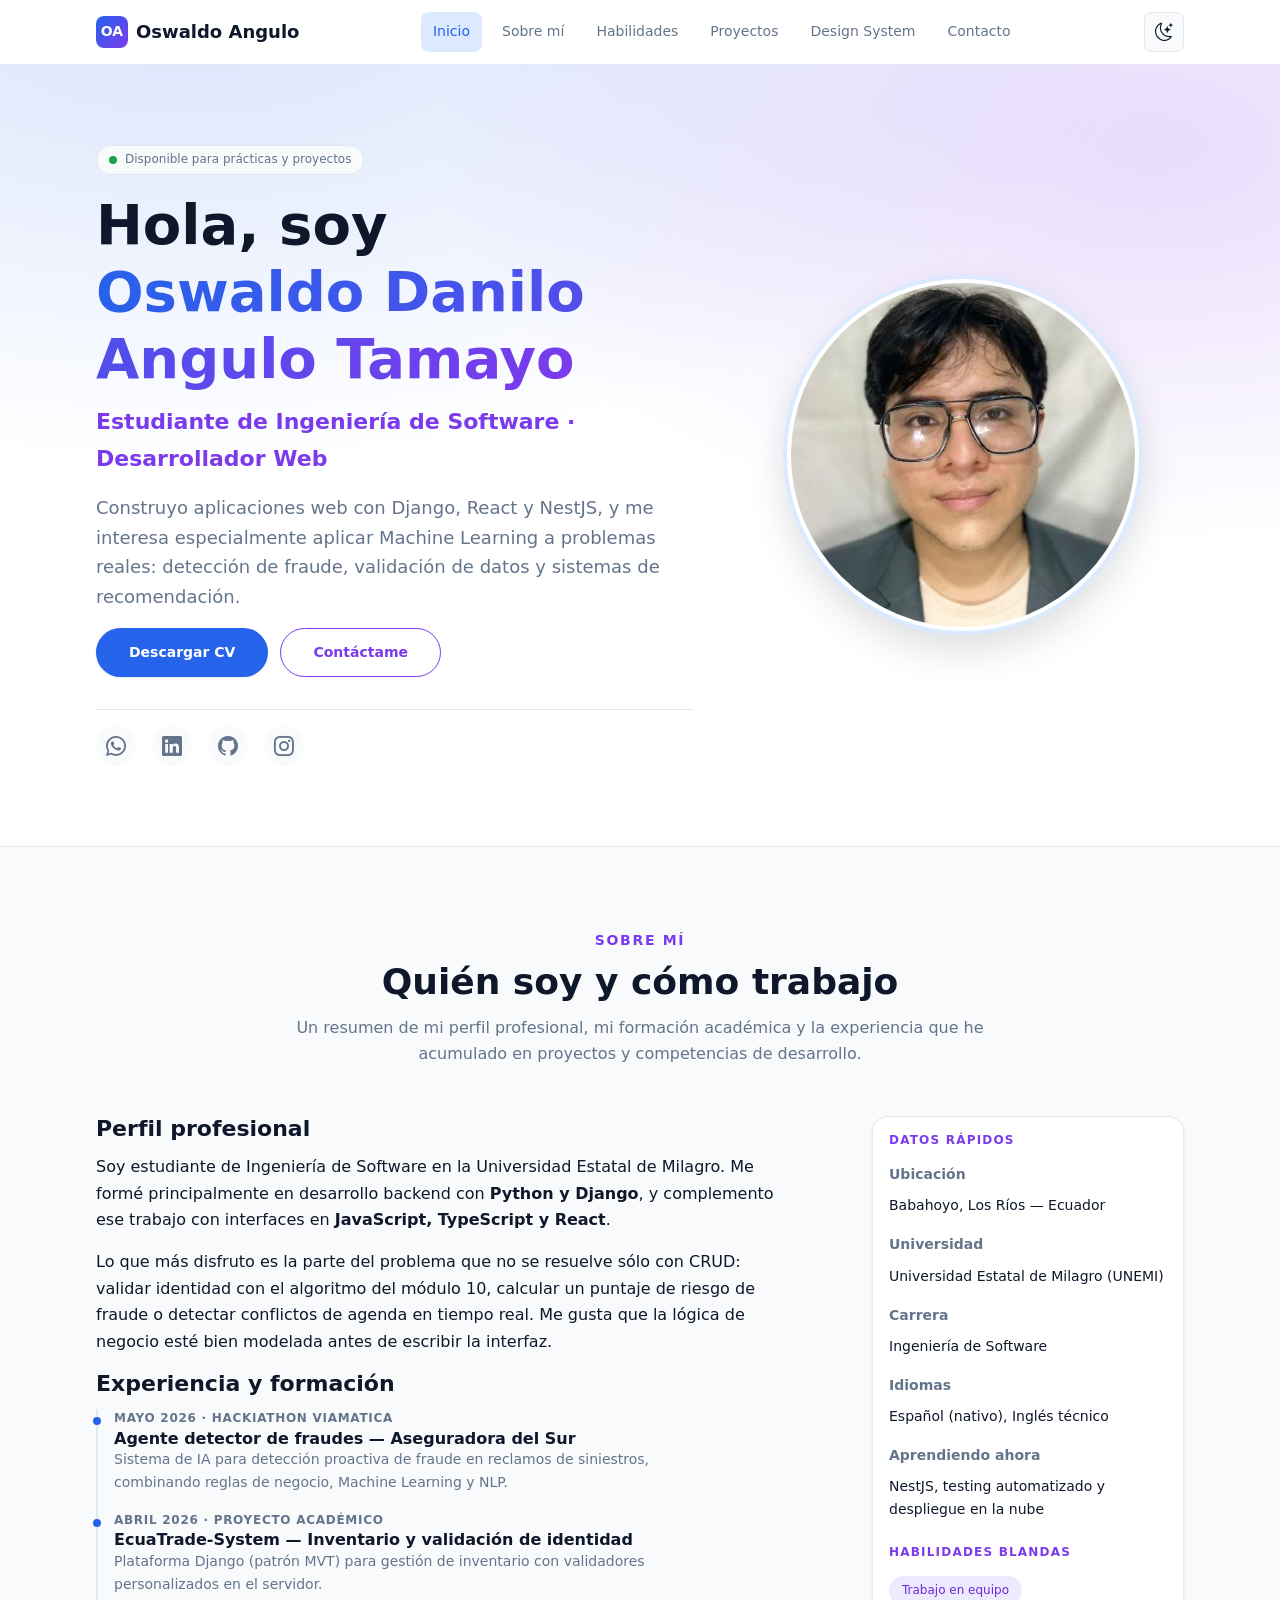
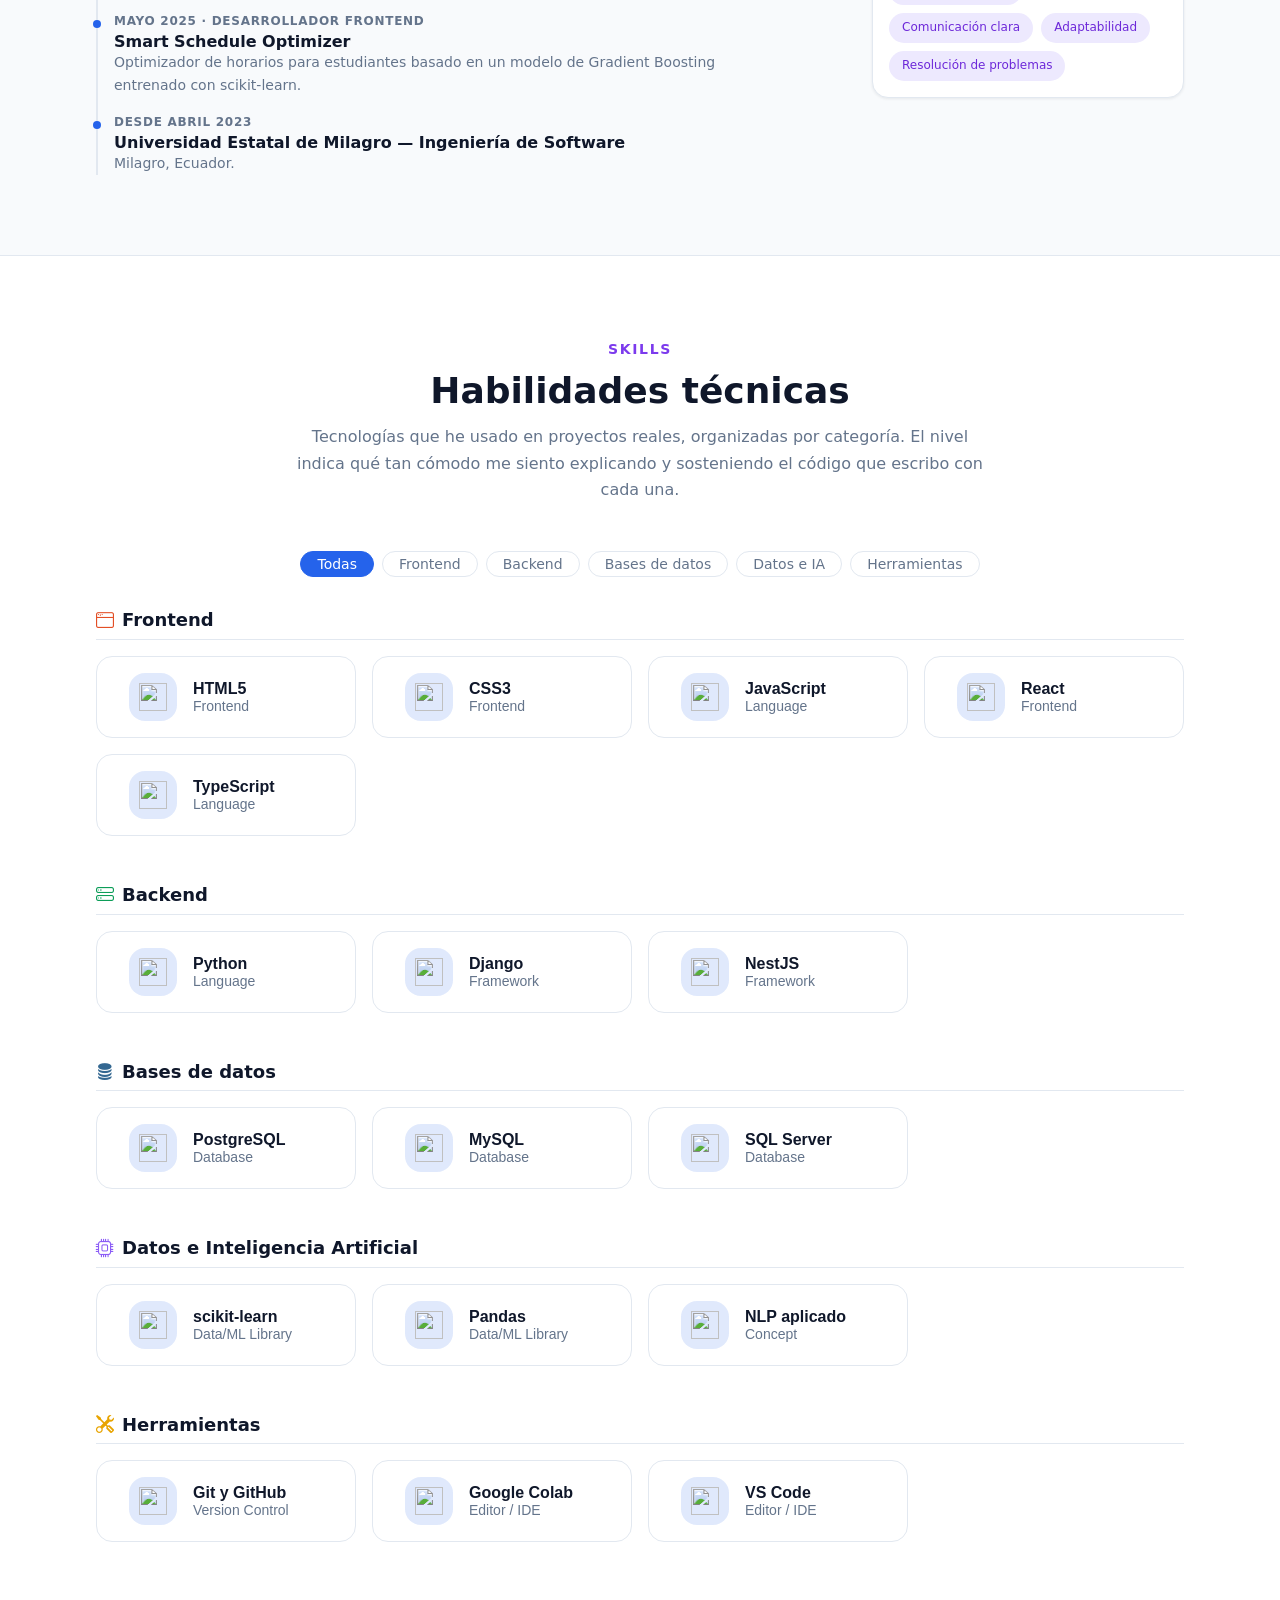
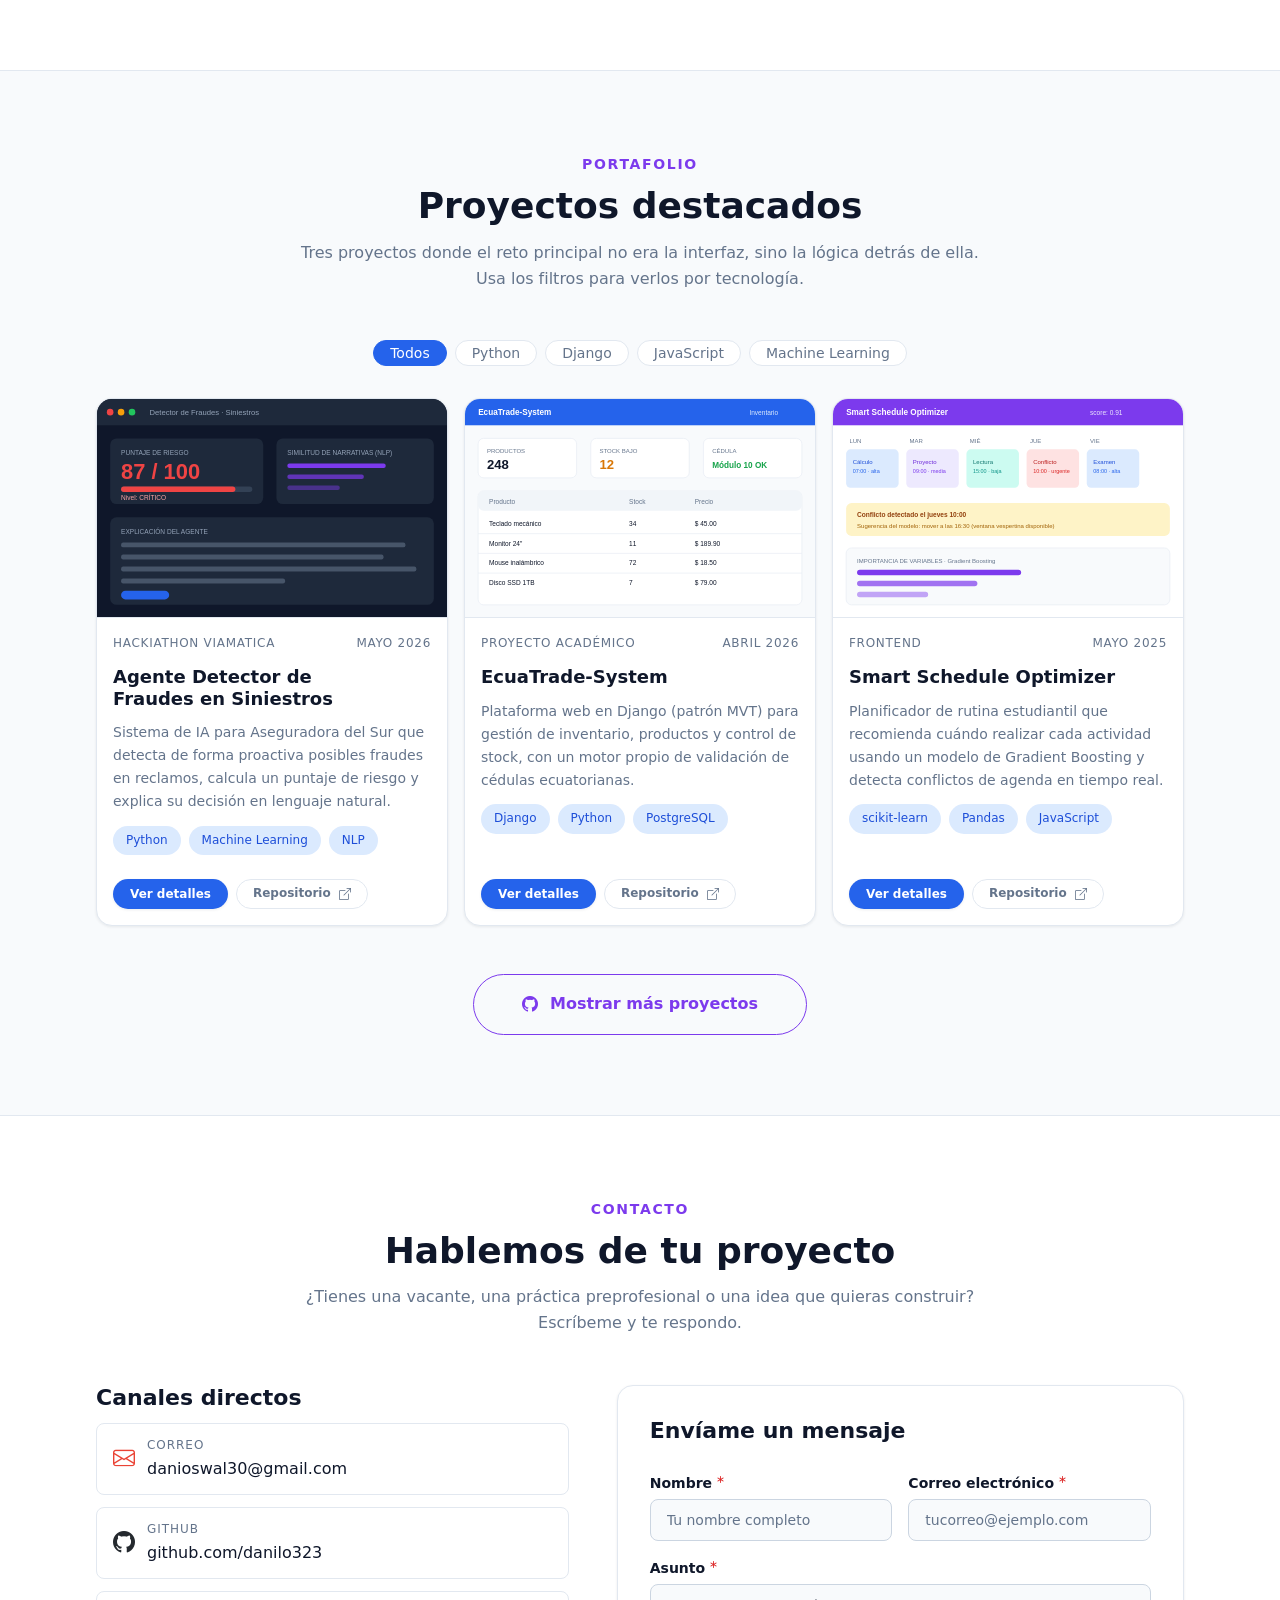
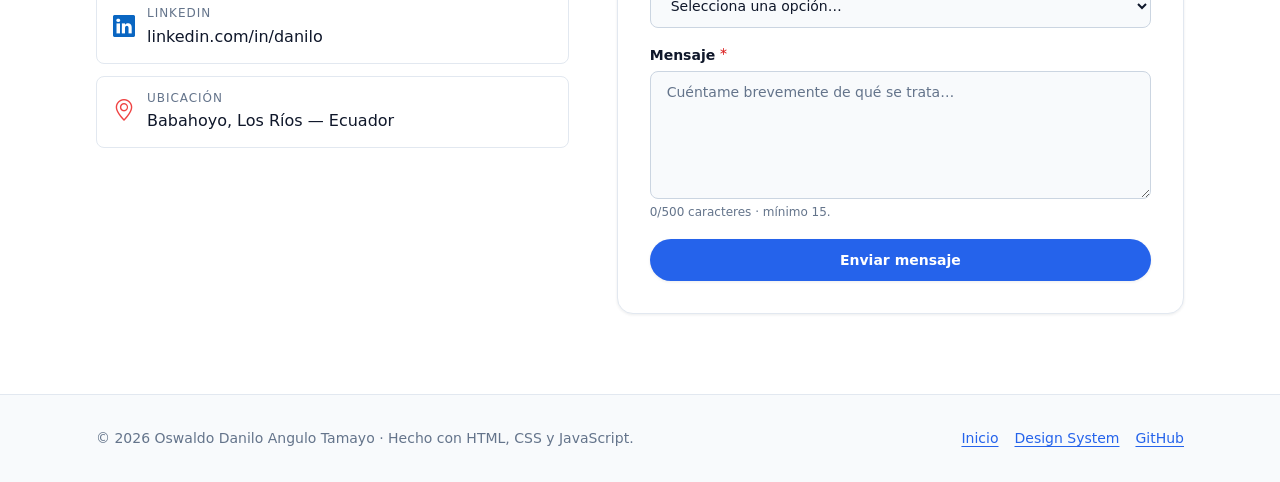
==== commit 8f947c17: "Reorganización para GitHub Pages y mejoras del Design System - Mover el sitio de tarea1/ a la raíz d" ====
--- a/index.html
+++ b/index.html
@@ -1,176 +1,630 @@
 <!DOCTYPE html>
 <html lang="es">
 <head>
-    <meta charset="UTF-8">
-    <meta name="viewport" content="width=device-width, initial-scale=1.0">
-    <title>Oswaldo Danilo Angulo Tamayo - Portafolio</title>
-    <meta name="description" content="Portafolio profesional de Oswaldo Danilo Angulo Tamayo, Estudiante de Ingeniería de Software y Backend Developer en formación.">
-    <link rel="stylesheet" href="css/root.css">
-    <link rel="stylesheet" href="css/styles.css">
+  <meta charset="UTF-8">
+  <meta name="viewport" content="width=device-width, initial-scale=1.0">
+  <meta name="description" content="Portafolio de Oswaldo Danilo Angulo Tamayo, estudiante de Ingeniería de Software y desarrollador web enfocado en Python, Django, JavaScript e Inteligencia Artificial aplicada.">
+  <meta name="author" content="Oswaldo Danilo Angulo Tamayo">
+  <meta name="theme-color" content="#2563eb">
+  <title>Oswaldo Angulo · Desarrollador de Software</title>
+  <link rel="icon" href="assets/img/favicon.svg" type="image/svg+xml">
+  <link rel="stylesheet" href="assets/vendor/bootstrap-icons/bootstrap-icons.css">
+  <link rel="stylesheet" href="css/styles.css">
 </head>
 <body>
-    <header id="inicio">
-        <nav>
-            <div class="logo">
-                <a href="#inicio">Danilo Angulo</a>
-            </div>
-            <ul class="nav-links">
-                <li><a href="#inicio">Inicio</a></li>
-                <li><a href="#sobre-mi">Sobre mí</a></li>
-                <li><a href="#habilidades">Habilidades</a></li>
-                <li><a href="#proyectos">Proyectos</a></li>
-                <li><a href="#contacto">Contacto</a></li>
-                <li><a href="design-system.html">Design System</a></li>
+  <a class="skip-link" href="#contenido">Saltar al contenido principal</a>
+
+  <header class="header">
+    <div class="container">
+      <nav class="navbar" aria-label="Navegación principal">
+        <a class="navbar__brand" href="#inicio">
+          <span class="navbar__brand-mark" aria-hidden="true">OA</span>
+          <span>Oswaldo Angulo</span>
+        </a>
+
+        <ul class="navbar__menu" id="nav-menu">
+          <li><a class="navbar__link" href="#inicio">Inicio</a></li>
+          <li><a class="navbar__link" href="#sobre-mi">Sobre mí</a></li>
+          <li><a class="navbar__link" href="#habilidades">Habilidades</a></li>
+          <li><a class="navbar__link" href="#proyectos">Proyectos</a></li>
+          <li><a class="navbar__link" href="design-system.html">Design System</a></li>
+          <li><a class="navbar__link" href="#contacto">Contacto</a></li>
+        </ul>
+
+        <div class="navbar__actions">
+          <button class="icon-button" id="theme-toggle" type="button"
+                  aria-label="Cambiar entre tema claro y oscuro" aria-pressed="false">
+            <i class="bi bi-moon-stars" id="theme-icon" aria-hidden="true"></i>
+          </button>
+          <button class="icon-button navbar__toggle" id="nav-toggle" type="button"
+                  aria-label="Abrir menú de navegación" aria-expanded="false" aria-controls="nav-menu">
+            <i class="bi bi-list" aria-hidden="true"></i>
+          </button>
+        </div>
+      </nav>
+    </div>
+  </header>
+
+  <main id="contenido">
+
+    <section class="hero" id="inicio">
+      <div class="container">
+        <div class="hero__grid">
+          <div>
+            <p class="hero__status">Disponible para prácticas y proyectos</p>
+            <h1>Hola, soy <span class="text-gradient">Oswaldo Danilo Angulo Tamayo</span></h1>
+            <p class="hero__role">Estudiante de Ingeniería de Software · Desarrollador Web</p>
+            <p class="hero__lead">
+              Construyo aplicaciones web con Django, React y NestJS, y me interesa especialmente
+              aplicar Machine Learning a problemas reales: detección de fraude, validación de
+              datos y sistemas de recomendación.
+            </p>
+
+            <div class="hero__actions">
+              <a class="btn btn--primary" href="assets/cv.pdf" download>Descargar CV</a>
+              <a class="btn btn--secondary" href="#contacto">Contáctame</a>
+            </div>
+
+            <div class="hero__social">
+              <a href="https://wa.me/593999999999" aria-label="WhatsApp" target="_blank" rel="noopener noreferrer">
+                <i class="bi bi-whatsapp" aria-hidden="true"></i>
+              </a>
+              <a href="https://linkedin.com/in/danilo" aria-label="LinkedIn" target="_blank" rel="noopener noreferrer">
+                <i class="bi bi-linkedin" aria-hidden="true"></i>
+              </a>
+              <a href="https://github.com/danilo323" aria-label="GitHub" target="_blank" rel="noopener noreferrer">
+                <i class="bi bi-github" aria-hidden="true"></i>
+              </a>
+              <a href="https://instagram.com/" aria-label="Instagram" target="_blank" rel="noopener noreferrer">
+                <i class="bi bi-instagram" aria-hidden="true"></i>
+              </a>
+            </div>
+          </div>
+
+          <figure class="hero__figure">
+            <img class="hero__avatar" src="assets/img/img_icon.jpeg"
+                 alt="Avatar de Oswaldo Danilo Angulo Tamayo" width="320" height="320">
+          </figure>
+        </div>
+      </div>
+    </section>
+
+    <section class="section section--alt" id="sobre-mi">
+      <div class="container">
+        <header class="section__header reveal">
+          <p class="section__eyebrow">Sobre mí</p>
+          <h2>Quién soy y cómo trabajo</h2>
+          <p class="section__subtitle">
+            Un resumen de mi perfil profesional, mi formación académica y la experiencia
+            que he acumulado en proyectos y competencias de desarrollo.
+          </p>
+        </header>
+
+        <div class="about__grid">
+          <div class="reveal">
+            <h3>Perfil profesional</h3>
+            <p>
+              Soy estudiante de Ingeniería de Software en la Universidad Estatal de Milagro.
+              Me formé principalmente en desarrollo backend con <strong>Python y Django</strong>,
+              y complemento ese trabajo con interfaces en <strong>JavaScript, TypeScript y React</strong>.
+            </p>
+            <p>
+              Lo que más disfruto es la parte del problema que no se resuelve sólo con CRUD:
+              validar identidad con el algoritmo del módulo 10, calcular un puntaje de riesgo
+              de fraude o detectar conflictos de agenda en tiempo real. Me gusta que la lógica
+              de negocio esté bien modelada antes de escribir la interfaz.
+            </p>
+
+            <h3>Experiencia y formación</h3>
+            <ol class="timeline">
+              <li class="timeline__item">
+                <p class="timeline__date">Mayo 2026 · hackIAthon Viamatica</p>
+                <h4 class="timeline__title">Agente detector de fraudes — Aseguradora del Sur</h4>
+                <p class="timeline__desc">
+                  Sistema de IA para detección proactiva de fraude en reclamos de siniestros,
+                  combinando reglas de negocio, Machine Learning y NLP.
+                </p>
+              </li>
+              <li class="timeline__item">
+                <p class="timeline__date">Abril 2026 · Proyecto académico</p>
+                <h4 class="timeline__title">EcuaTrade-System — Inventario y validación de identidad</h4>
+                <p class="timeline__desc">
+                  Plataforma Django (patrón MVT) para gestión de inventario con validadores
+                  personalizados en el servidor.
+                </p>
+              </li>
+              <li class="timeline__item">
+                <p class="timeline__date">Mayo 2025 · Desarrollador Frontend</p>
+                <h4 class="timeline__title">Smart Schedule Optimizer</h4>
+                <p class="timeline__desc">
+                  Optimizador de horarios para estudiantes basado en un modelo de
+                  Gradient Boosting entrenado con scikit-learn.
+                </p>
+              </li>
+              <li class="timeline__item">
+                <p class="timeline__date">Desde abril 2023</p>
+                <h4 class="timeline__title">Universidad Estatal de Milagro — Ingeniería de Software</h4>
+                <p class="timeline__desc">Milagro, Ecuador.</p>
+              </li>
+            </ol>
+          </div>
+
+          <aside class="about__aside reveal" aria-label="Datos rápidos del perfil">
+            <h3 class="about__aside-title">Datos rápidos</h3>
+            <dl class="data-list">
+              <dt>Ubicación</dt>
+              <dd>Babahoyo, Los Ríos — Ecuador</dd>
+              <dt>Universidad</dt>
+              <dd>Universidad Estatal de Milagro (UNEMI)</dd>
+              <dt>Carrera</dt>
+              <dd>Ingeniería de Software</dd>
+              <dt>Idiomas</dt>
+              <dd>Español (nativo), Inglés técnico</dd>
+              <dt>Aprendiendo ahora</dt>
+              <dd>NestJS, testing automatizado y despliegue en la nube</dd>
+            </dl>
+
+            <h3 class="about__aside-title">Habilidades blandas</h3>
+            <ul class="badge-list">
+              <li><span class="badge badge--secondary">Trabajo en equipo</span></li>
+              <li><span class="badge badge--secondary">Comunicación clara</span></li>
+              <li><span class="badge badge--secondary">Adaptabilidad</span></li>
+              <li><span class="badge badge--secondary">Resolución de problemas</span></li>
             </ul>
-        </nav>
-    </header>
-
-    <main>
-        <section id="hero" class="hero-section">
-            <div class="hero-content">
-                <h1>Hola, soy Oswaldo Danilo Angulo Tamayo</h1>
-                <h2>Estudiante de 8vo Semestre en Ingeniería de Software</h2>
-                <p>Backend Developer en formación | Apasionado por Python, Django y la Arquitectura Limpia.</p>
-                <div class="hero-actions">
-                    <a href="#proyectos" class="btn btn-primary">Ver mis proyectos</a>
-                    <a href="#contacto" class="btn btn-secondary">Contactarme</a>
-                </div>
-            </div>
-            <figure class="hero-image">
-                <img src="https://avatars.githubusercontent.com/u/62364518?v=4" alt="Fotografía de Oswaldo Danilo Angulo Tamayo">
+          </aside>
+        </div>
+      </div>
+    </section>
+
+    <section class="section" id="habilidades">
+      <div class="container">
+        <header class="section__header reveal">
+          <p class="section__eyebrow">Skills</p>
+          <h2>Habilidades técnicas</h2>
+          <p class="section__subtitle">
+            Tecnologías que he usado en proyectos reales, organizadas por categoría.
+            El nivel indica qué tan cómodo me siento explicando y sosteniendo el código que escribo con cada una.
+          </p>
+        </header>
+
+        <div class="filters" id="skill-filters" role="group" aria-label="Filtrar habilidades por categoría">
+          <button class="filter-btn" type="button" data-filter="all" aria-pressed="true">Todas</button>
+          <button class="filter-btn" type="button" data-filter="frontend" aria-pressed="false">Frontend</button>
+          <button class="filter-btn" type="button" data-filter="backend" aria-pressed="false">Backend</button>
+          <button class="filter-btn" type="button" data-filter="db" aria-pressed="false">Bases de datos</button>
+          <button class="filter-btn" type="button" data-filter="ia" aria-pressed="false">Datos e IA</button>
+          <button class="filter-btn" type="button" data-filter="tools" aria-pressed="false">Herramientas</button>
+        </div>
+
+        <div class="skills__group reveal" data-skill-category="frontend">
+          <h3 class="skills__group-title"><i class="bi bi-window icon--frontend" aria-hidden="true"></i> Frontend</h3>
+          <div class="skills__grid">
+            <button class="skill-card" type="button" data-open-skill="html5">
+              <span class="skill-card__icon"><img src="https://cdn.jsdelivr.net/gh/devicons/devicon@latest/icons/html5/html5-original.svg" alt="" width="24" height="24"></span>
+              <span class="skill-card__info">
+                <span class="skill-card__name">HTML5</span>
+                <span class="skill-card__subtitle">Frontend</span>
+              </span>
+            </button>
+            <button class="skill-card" type="button" data-open-skill="css3">
+              <span class="skill-card__icon"><img src="https://cdn.jsdelivr.net/gh/devicons/devicon@latest/icons/css3/css3-original.svg" alt="" width="24" height="24"></span>
+              <span class="skill-card__info">
+                <span class="skill-card__name">CSS3</span>
+                <span class="skill-card__subtitle">Frontend</span>
+              </span>
+            </button>
+            <button class="skill-card" type="button" data-open-skill="javascript">
+              <span class="skill-card__icon"><img src="https://cdn.jsdelivr.net/gh/devicons/devicon@latest/icons/javascript/javascript-original.svg" alt="" width="24" height="24"></span>
+              <span class="skill-card__info">
+                <span class="skill-card__name">JavaScript</span>
+                <span class="skill-card__subtitle">Language</span>
+              </span>
+            </button>
+            <button class="skill-card" type="button" data-open-skill="react">
+              <span class="skill-card__icon"><img src="https://cdn.jsdelivr.net/gh/devicons/devicon@latest/icons/react/react-original.svg" alt="" width="24" height="24"></span>
+              <span class="skill-card__info">
+                <span class="skill-card__name">React</span>
+                <span class="skill-card__subtitle">Frontend</span>
+              </span>
+            </button>
+            <button class="skill-card" type="button" data-open-skill="typescript">
+              <span class="skill-card__icon"><img src="https://cdn.jsdelivr.net/gh/devicons/devicon@latest/icons/typescript/typescript-original.svg" alt="" width="24" height="24"></span>
+              <span class="skill-card__info">
+                <span class="skill-card__name">TypeScript</span>
+                <span class="skill-card__subtitle">Language</span>
+              </span>
+            </button>
+          </div>
+        </div>
+
+        <div class="skills__group reveal" data-skill-category="backend">
+          <h3 class="skills__group-title"><i class="bi bi-hdd-stack icon--backend" aria-hidden="true"></i> Backend</h3>
+          <div class="skills__grid">
+            <button class="skill-card" type="button" data-open-skill="python">
+              <span class="skill-card__icon"><img src="https://cdn.jsdelivr.net/gh/devicons/devicon@latest/icons/python/python-original.svg" alt="" width="24" height="24"></span>
+              <span class="skill-card__info">
+                <span class="skill-card__name">Python</span>
+                <span class="skill-card__subtitle">Language</span>
+              </span>
+            </button>
+            <button class="skill-card" type="button" data-open-skill="django">
+              <span class="skill-card__icon"><img src="https://cdn.jsdelivr.net/gh/devicons/devicon@latest/icons/django/django-plain.svg" class="icon-invert-dark" alt="" width="24" height="24"></span>
+              <span class="skill-card__info">
+                <span class="skill-card__name">Django</span>
+                <span class="skill-card__subtitle">Framework</span>
+              </span>
+            </button>
+            <button class="skill-card" type="button" data-open-skill="nestjs">
+              <span class="skill-card__icon"><img src="https://cdn.jsdelivr.net/gh/devicons/devicon@latest/icons/nestjs/nestjs-original.svg" alt="" width="24" height="24"></span>
+              <span class="skill-card__info">
+                <span class="skill-card__name">NestJS</span>
+                <span class="skill-card__subtitle">Framework</span>
+              </span>
+            </button>
+          </div>
+        </div>
+
+        <div class="skills__group reveal" data-skill-category="db">
+          <h3 class="skills__group-title"><i class="bi bi-database-fill icon--db" aria-hidden="true"></i> Bases de datos</h3>
+          <div class="skills__grid">
+            <button class="skill-card" type="button" data-open-skill="postgresql">
+              <span class="skill-card__icon"><img src="https://cdn.jsdelivr.net/gh/devicons/devicon@latest/icons/postgresql/postgresql-original.svg" alt="" width="24" height="24"></span>
+              <span class="skill-card__info">
+                <span class="skill-card__name">PostgreSQL</span>
+                <span class="skill-card__subtitle">Database</span>
+              </span>
+            </button>
+            <button class="skill-card" type="button" data-open-skill="mysql">
+              <span class="skill-card__icon"><img src="https://cdn.jsdelivr.net/gh/devicons/devicon@latest/icons/mysql/mysql-original.svg" alt="" width="24" height="24"></span>
+              <span class="skill-card__info">
+                <span class="skill-card__name">MySQL</span>
+                <span class="skill-card__subtitle">Database</span>
+              </span>
+            </button>
+            <button class="skill-card" type="button" data-open-skill="sqlserver">
+              <span class="skill-card__icon"><img src="https://cdn.jsdelivr.net/gh/devicons/devicon@latest/icons/microsoftsqlserver/microsoftsqlserver-original.svg" alt="" width="24" height="24"></span>
+              <span class="skill-card__info">
+                <span class="skill-card__name">SQL Server</span>
+                <span class="skill-card__subtitle">Database</span>
+              </span>
+            </button>
+          </div>
+        </div>
+
+        <div class="skills__group reveal" data-skill-category="ia">
+          <h3 class="skills__group-title"><i class="bi bi-cpu icon--ia" aria-hidden="true"></i> Datos e Inteligencia Artificial</h3>
+          <div class="skills__grid">
+            <button class="skill-card" type="button" data-open-skill="scikitlearn">
+              <span class="skill-card__icon"><img src="https://cdn.jsdelivr.net/gh/devicons/devicon@latest/icons/scikitlearn/scikitlearn-original.svg" alt="" width="24" height="24"></span>
+              <span class="skill-card__info">
+                <span class="skill-card__name">scikit-learn</span>
+                <span class="skill-card__subtitle">Data/ML Library</span>
+              </span>
+            </button>
+            <button class="skill-card" type="button" data-open-skill="pandas">
+              <span class="skill-card__icon"><img src="https://cdn.jsdelivr.net/gh/devicons/devicon@latest/icons/pandas/pandas-original.svg" alt="" width="24" height="24"></span>
+              <span class="skill-card__info">
+                <span class="skill-card__name">Pandas</span>
+                <span class="skill-card__subtitle">Data/ML Library</span>
+              </span>
+            </button>
+            <button class="skill-card" type="button" data-open-skill="nlp">
+              <span class="skill-card__icon"><img src="https://cdn.jsdelivr.net/gh/devicons/devicon@latest/icons/tensorflow/tensorflow-original.svg" alt="" width="24" height="24"></span>
+              <span class="skill-card__info">
+                <span class="skill-card__name">NLP aplicado</span>
+                <span class="skill-card__subtitle">Concept</span>
+              </span>
+            </button>
+          </div>
+        </div>
+
+        <div class="skills__group reveal" data-skill-category="tools">
+          <h3 class="skills__group-title"><i class="bi bi-tools icon--tools" aria-hidden="true"></i> Herramientas</h3>
+          <div class="skills__grid">
+            <button class="skill-card" type="button" data-open-skill="git">
+              <span class="skill-card__icon"><img src="https://cdn.jsdelivr.net/gh/devicons/devicon@latest/icons/github/github-original.svg" class="icon-invert-dark" alt="" width="24" height="24"></span>
+              <span class="skill-card__info">
+                <span class="skill-card__name">Git y GitHub</span>
+                <span class="skill-card__subtitle">Version Control</span>
+              </span>
+            </button>
+            <button class="skill-card" type="button" data-open-skill="colab">
+              <span class="skill-card__icon"><img src="https://cdn.jsdelivr.net/gh/devicons/devicon@latest/icons/jupyter/jupyter-original.svg" alt="" width="24" height="24"></span>
+              <span class="skill-card__info">
+                <span class="skill-card__name">Google Colab</span>
+                <span class="skill-card__subtitle">Editor / IDE</span>
+              </span>
+            </button>
+            <button class="skill-card" type="button" data-open-skill="vscode">
+              <span class="skill-card__icon"><img src="https://cdn.jsdelivr.net/gh/devicons/devicon@latest/icons/vscode/vscode-original.svg" alt="" width="24" height="24"></span>
+              <span class="skill-card__info">
+                <span class="skill-card__name">VS Code</span>
+                <span class="skill-card__subtitle">Editor / IDE</span>
+              </span>
+            </button>
+          </div>
+        </div>
+      </div>
+    </section>
+
+    <section class="section section--alt" id="proyectos">
+      <div class="container">
+        <header class="section__header reveal">
+          <p class="section__eyebrow">Portafolio</p>
+          <h2>Proyectos destacados</h2>
+          <p class="section__subtitle">
+            Tres proyectos donde el reto principal no era la interfaz, sino la lógica detrás de ella.
+            Usa los filtros para verlos por tecnología.
+          </p>
+        </header>
+
+        <div class="filters" id="project-filters" role="group" aria-label="Filtrar proyectos por tecnología">
+          <button class="filter-btn" type="button" data-filter="all" aria-pressed="true">Todos</button>
+          <button class="filter-btn" type="button" data-filter="python" aria-pressed="false">Python</button>
+          <button class="filter-btn" type="button" data-filter="django" aria-pressed="false">Django</button>
+          <button class="filter-btn" type="button" data-filter="javascript" aria-pressed="false">JavaScript</button>
+          <button class="filter-btn" type="button" data-filter="ml" aria-pressed="false">Machine Learning</button>
+        </div>
+
+        <div class="projects__grid" id="projects-grid">
+
+          <article class="card project-card reveal" data-tech="python ml django"
+                   data-project="fraude">
+            <figure class="project-card__figure">
+              <img class="project-card__image" src="assets/img/proyecto-fraude.svg"
+                   alt="Captura del panel de puntaje de riesgo del detector de fraudes en siniestros"
+                   width="640" height="400" loading="lazy">
             </figure>
-        </section>
-
-        <section id="sobre-mi" class="about-section">
-            <h2>Sobre mí</h2>
-            <article class="about-content">
-                <p>
-                    Soy un apasionado por el desarrollo de software y la resolución de problemas complejos. 
-                    Actualmente curso el 8vo semestre de Ingeniería de Software. Mi principal enfoque es el 
-                    desarrollo Backend, con especial interés en Python, Django y la aplicación de principios de 
-                    Clean Architecture y Programación Orientada a Objetos para crear sistemas escalables y eficientes.
-                </p>
-                <p>
-                    Me encanta aprender nuevas tecnologías, contribuir a proyectos open-source y diseñar bases de datos robustas.
-                </p>
-            </article>
-        </section>
-
-        <section id="habilidades" class="skills-section">
-            <h2>Habilidades Técnicas</h2>
-            <div class="skills-container">
-                <article class="skill-category">
-                    <h3>Frontend</h3>
-                    <ul>
-                        <li>HTML5 & CSS3</li>
-                        <li>JavaScript</li>
-                        <li>React</li>
-                    </ul>
-                </article>
-                <article class="skill-category">
-                    <h3>Backend & Bases de Datos</h3>
-                    <ul>
-                        <li>Python</li>
-                        <li>SQL</li>
-                        <li>PostgreSQL</li>
-                    </ul>
-                </article>
-            </div>
-        </section>
-
-        <section id="proyectos" class="projects-section">
-            <h2>Proyectos Destacados</h2>
-            <div class="projects-grid">
-                <article class="project-card">
-                    <figure>
-                        <img src="https://via.placeholder.com/400x200.png?text=EcuaTrade+System" alt="Captura del proyecto EcuaTrade System">
-                    </figure>
-                    <div class="project-info">
-                        <h3>EcuaTrade-System</h3>
-                        <p>
-                            Desarrollo del núcleo lógico (Back-End) para una plataforma de comercio electrónico híbrida. 
-                            Especializada en la gestión de usuarios y comercialización de periféricos tecnológicos y productos 
-                            de los sectores agrícola y pesquero.
-                        </p>
-                        <div class="project-tech">
-                            <span>Python</span>
-                            <span>Django</span>
-                            <span>Clean Architecture</span>
-                        </div>
-                        <div class="project-links">
-                            <a href="https://github.com/danilo323/EcuaTrade-System" target="_blank" rel="noopener noreferrer">Ver Repositorio</a>
-                        </div>
-                    </div>
-                </article>
-
-                <article class="project-card">
-                    <figure>
-                        <img src="https://via.placeholder.com/400x200.png?text=Aseguradora+Del+Sur" alt="Captura del proyecto Aseguradora Del Sur">
-                    </figure>
-                    <div class="project-info">
-                        <h3>Aseguradora-Del-Sur</h3>
-                        <p>
-                            Sistema de gestión y aplicación desarrollada con TypeScript para la Aseguradora del Sur.
-                        </p>
-                        <div class="project-tech">
-                            <span>TypeScript</span>
-                        </div>
-                        <div class="project-links">
-                            <a href="https://github.com/danilo323/Aseguradora-Del-Sur" target="_blank" rel="noopener noreferrer">Ver Repositorio</a>
-                        </div>
-                    </div>
-                </article>
-
-                <article class="project-card">
-                    <figure>
-                        <img src="https://via.placeholder.com/400x200.png?text=AI+Routine+Planner" alt="Captura del proyecto AI Routine Planner">
-                    </figure>
-                    <div class="project-info">
-                        <h3>AI-powered Routine Planner System</h3>
-                        <p>
-                            Sistema planificador de rutinas impulsado por Inteligencia Artificial para optimizar tareas y 
-                            gestión del tiempo de manera inteligente.
-                        </p>
-                        <div class="project-tech">
-                            <span>Python</span>
-                            <span>IA</span>
-                        </div>
-                        <div class="project-links">
-                            <a href="https://github.com/danilo323/AI-powered_routine_planner_system" target="_blank" rel="noopener noreferrer">Ver Repositorio</a>
-                        </div>
-                    </div>
-                </article>
-            </div>
-        </section>
-
-        <section id="contacto" class="contact-section">
-            <h2>Contacto</h2>
-            <p>¿Interesado en mi perfil? ¡Hablemos!</p>
-            <form action="#" method="POST" class="contact-form">
-                <div class="form-group">
-                    <label for="nombre">Nombre</label>
-                    <input type="text" id="nombre" name="nombre" required>
-                </div>
-                <div class="form-group">
-                    <label for="email">Correo Electrónico</label>
-                    <input type="email" id="email" name="email" required>
-                </div>
-                <div class="form-group">
-                    <label for="mensaje">Mensaje</label>
-                    <textarea id="mensaje" name="mensaje" rows="5" required></textarea>
-                </div>
-                <button type="submit" class="btn btn-primary">Enviar Mensaje</button>
-            </form>
-            <div class="social-links">
-                <a href="mailto:odat2017@hotmail.com">odat2017@hotmail.com</a>
-                <a href="https://www.linkedin.com/in/oswaldo-danilo-angulo-b00823311/" target="_blank" rel="noopener noreferrer">LinkedIn</a>
-                <a href="https://github.com/danilo323" target="_blank" rel="noopener noreferrer">GitHub</a>
-            </div>
-        </section>
-    </main>
-
-    <footer>
-        <p>&copy; 2026 Oswaldo Danilo Angulo Tamayo. Todos los derechos reservados.</p>
-    </footer>
+            <div class="card__body">
+              <p class="project-card__meta">
+                <span>hackIAthon Viamatica</span>
+                <span>Mayo 2026</span>
+              </p>
+              <h3 class="card__title">Agente Detector de Fraudes en Siniestros</h3>
+              <p class="card__text">
+                Sistema de IA para Aseguradora del Sur que detecta de forma proactiva posibles
+                fraudes en reclamos, calcula un puntaje de riesgo y explica su decisión en
+                lenguaje natural.
+              </p>
+              <ul class="badge-list">
+                <li><span class="badge badge--primary">Python</span></li>
+                <li><span class="badge badge--primary">Machine Learning</span></li>
+                <li><span class="badge badge--primary">NLP</span></li>
+              </ul>
+              <div class="card__footer">
+                <button class="btn btn--primary btn--sm" type="button" data-open-project="fraude">
+                  Ver detalles
+                </button>
+                <a class="btn btn--ghost btn--sm" href="https://github.com/danilo323"
+                   target="_blank" rel="noopener noreferrer">Repositorio <i class="bi bi-box-arrow-up-right" aria-hidden="true"></i></a>
+              </div>
+            </div>
+          </article>
+
+          <article class="card project-card reveal" data-tech="python django"
+                   data-project="ecuatrade">
+            <figure class="project-card__figure">
+              <img class="project-card__image" src="assets/img/proyecto-ecuatrade.svg"
+                   alt="Captura del listado de inventario de EcuaTrade-System con validación de cédula"
+                   width="640" height="400" loading="lazy">
+            </figure>
+            <div class="card__body">
+              <p class="project-card__meta">
+                <span>Proyecto académico</span>
+                <span>Abril 2026</span>
+              </p>
+              <h3 class="card__title">EcuaTrade-System</h3>
+              <p class="card__text">
+                Plataforma web en Django (patrón MVT) para gestión de inventario, productos y
+                control de stock, con un motor propio de validación de cédulas ecuatorianas.
+              </p>
+              <ul class="badge-list">
+                <li><span class="badge badge--primary">Django</span></li>
+                <li><span class="badge badge--primary">Python</span></li>
+                <li><span class="badge badge--primary">PostgreSQL</span></li>
+              </ul>
+              <div class="card__footer">
+                <button class="btn btn--primary btn--sm" type="button" data-open-project="ecuatrade">
+                  Ver detalles
+                </button>
+                <a class="btn btn--ghost btn--sm" href="https://github.com/danilo323"
+                   target="_blank" rel="noopener noreferrer">Repositorio <i class="bi bi-box-arrow-up-right" aria-hidden="true"></i></a>
+              </div>
+            </div>
+          </article>
+
+          <article class="card project-card reveal" data-tech="python ml javascript"
+                   data-project="schedule">
+            <figure class="project-card__figure">
+              <img class="project-card__image" src="assets/img/proyecto-schedule.svg"
+                   alt="Captura del calendario del optimizador inteligente de horarios estudiantiles"
+                   width="640" height="400" loading="lazy">
+            </figure>
+            <div class="card__body">
+              <p class="project-card__meta">
+                <span>Frontend</span>
+                <span>Mayo 2025</span>
+              </p>
+              <h3 class="card__title">Smart Schedule Optimizer</h3>
+              <p class="card__text">
+                Planificador de rutina estudiantil que recomienda cuándo realizar cada actividad
+                usando un modelo de Gradient Boosting y detecta conflictos de agenda en tiempo real.
+              </p>
+              <ul class="badge-list">
+                <li><span class="badge badge--primary">scikit-learn</span></li>
+                <li><span class="badge badge--primary">Pandas</span></li>
+                <li><span class="badge badge--primary">JavaScript</span></li>
+              </ul>
+              <div class="card__footer">
+                <button class="btn btn--primary btn--sm" type="button" data-open-project="schedule">
+                  Ver detalles
+                </button>
+                <a class="btn btn--ghost btn--sm" href="https://github.com/danilo323"
+                   target="_blank" rel="noopener noreferrer">Repositorio <i class="bi bi-box-arrow-up-right" aria-hidden="true"></i></a>
+              </div>
+            </div>
+          </article>
+
+        </div>
+
+        <p class="projects__empty" id="projects-empty" hidden>
+          No hay proyectos que coincidan con este filtro.
+        </p>
+
+        <div class="projects__more reveal">
+          <a class="btn btn--secondary btn--lg" href="https://github.com/danilo323" target="_blank" rel="noopener noreferrer">
+            <i class="bi bi-github" aria-hidden="true"></i> Mostrar más proyectos
+          </a>
+        </div>
+      </div>
+    </section>
+
+    <section class="section" id="contacto">
+      <div class="container">
+        <header class="section__header reveal">
+          <p class="section__eyebrow">Contacto</p>
+          <h2>Hablemos de tu proyecto</h2>
+          <p class="section__subtitle">
+            ¿Tienes una vacante, una práctica preprofesional o una idea que quieras construir?
+            Escríbeme y te respondo.
+          </p>
+        </header>
+
+        <div class="contact__grid">
+          <div class="reveal">
+            <h3>Canales directos</h3>
+            <ul class="contact__list">
+              <li>
+                <a class="contact__item" href="mailto:danioswal30@gmail.com">
+                  <span class="contact__item-icon icon--mail" aria-hidden="true"><i class="bi bi-envelope"></i></span>
+                  <span>
+                    <span class="contact__item-label">Correo</span>
+                    danioswal30@gmail.com
+                  </span>
+                </a>
+              </li>
+              <li>
+                <a class="contact__item" href="https://github.com/danilo323"
+                   target="_blank" rel="noopener noreferrer">
+                  <span class="contact__item-icon icon--github" aria-hidden="true"><i class="bi bi-github"></i></span>
+                  <span>
+                    <span class="contact__item-label">GitHub</span>
+                    github.com/danilo323
+                  </span>
+                </a>
+              </li>
+              <li>
+                <a class="contact__item" href="https://www.linkedin.com/in/danilo"
+                   target="_blank" rel="noopener noreferrer">
+                  <span class="contact__item-icon icon--linkedin" aria-hidden="true"><i class="bi bi-linkedin"></i></span>
+                  <span>
+                    <span class="contact__item-label">LinkedIn</span>
+                    linkedin.com/in/danilo
+                  </span>
+                </a>
+              </li>
+              <li>
+                <span class="contact__item">
+                  <span class="contact__item-icon icon--place" aria-hidden="true"><i class="bi bi-geo-alt"></i></span>
+                  <span>
+                    <span class="contact__item-label">Ubicación</span>
+                    Babahoyo, Los Ríos — Ecuador
+                  </span>
+                </span>
+              </li>
+            </ul>
+          </div>
+
+          <form class="form reveal" id="contact-form" novalidate>
+            <h3>Envíame un mensaje</h3>
+
+            <div class="form__row">
+              <div class="field">
+                <label class="field__label" for="nombre">
+                  Nombre <i class="bi bi-asterisk field__required" aria-hidden="true"></i>
+                </label>
+                <input class="input" type="text" id="nombre" name="nombre"
+                       placeholder="Tu nombre completo" required minlength="3"
+                       autocomplete="name" aria-describedby="error-nombre">
+                <p class="field__error" id="error-nombre"></p>
+              </div>
+
+              <div class="field">
+                <label class="field__label" for="email">
+                  Correo electrónico <i class="bi bi-asterisk field__required" aria-hidden="true"></i>
+                </label>
+                <input class="input" type="email" id="email" name="email"
+                       placeholder="tucorreo@ejemplo.com" required
+                       autocomplete="email" aria-describedby="error-email">
+                <p class="field__error" id="error-email"></p>
+              </div>
+            </div>
+
+            <div class="field">
+              <label class="field__label" for="asunto">
+                Asunto <i class="bi bi-asterisk field__required" aria-hidden="true"></i>
+              </label>
+              <select class="select" id="asunto" name="asunto" required aria-describedby="error-asunto">
+                <option value="">Selecciona una opción…</option>
+                <option value="trabajo">Oportunidad laboral o práctica</option>
+                <option value="proyecto">Colaboración en un proyecto</option>
+                <option value="otro">Otro</option>
+              </select>
+              <p class="field__error" id="error-asunto"></p>
+            </div>
+
+            <div class="field">
+              <label class="field__label" for="mensaje">
+                Mensaje <i class="bi bi-asterisk field__required" aria-hidden="true"></i>
+              </label>
+              <textarea class="textarea" id="mensaje" name="mensaje" rows="5"
+                        placeholder="Cuéntame brevemente de qué se trata…"
+                        required minlength="15" maxlength="500"
+                        aria-describedby="hint-mensaje error-mensaje"></textarea>
+              <p class="field__hint" id="hint-mensaje">
+                <span id="contador-mensaje">0</span>/500 caracteres · mínimo 15.
+              </p>
+              <p class="field__error" id="error-mensaje"></p>
+            </div>
+
+            <p class="form__status" id="form-status" role="status" aria-live="polite" hidden></p>
+
+            <button class="btn btn--primary btn--block" type="submit">Enviar mensaje</button>
+          </form>
+        </div>
+      </div>
+    </section>
+
+  </main>
+
+  <footer class="footer">
+    <div class="container footer__inner">
+      <p class="footer__text">
+        © <span id="anio-actual">2026</span> Oswaldo Danilo Angulo Tamayo · Hecho con HTML, CSS y JavaScript.
+      </p>
+      <ul class="footer__links">
+        <li><a href="#inicio">Inicio</a></li>
+        <li><a href="design-system.html">Design System</a></li>
+        <li><a href="https://github.com/danilo323" target="_blank" rel="noopener noreferrer">GitHub</a></li>
+      </ul>
+    </div>
+  </footer>
+
+  <dialog class="modal" id="info-modal" aria-labelledby="modal-title">
+    <div class="modal__header">
+      <h2 class="modal__title" id="modal-title">Detalle del proyecto</h2>
+      <button class="icon-button" type="button" id="modal-close" data-close-modal aria-label="Cerrar ventana de detalle">
+        <i class="bi bi-x-lg" aria-hidden="true"></i>
+      </button>
+    </div>
+    <div class="modal__body" id="modal-body"></div>
+    <div class="modal__footer" id="modal-footer"></div>
+  </dialog>
+
+  <button class="icon-button back-to-top" id="back-to-top" type="button" aria-label="Volver al inicio de la página">
+    <i class="bi bi-arrow-up" aria-hidden="true"></i>
+  </button>
+
+  <script src="js/main.js"></script>
 </body>
 </html>
--- a/css/styles.css
+++ b/css/styles.css
@@ -1,175 +1,1411 @@
-*, *::before, *::after {
-    box-sizing: border-box;
-    margin: 0;
+:root {
+  --color-primary: #2563eb;
+  --color-primary-hover: #1d4ed8;
+  --color-primary-soft: #dbeafe;
+  --color-secondary: #7c3aed;
+  --color-secondary-hover: #6d28d9;
+  --color-secondary-soft: #ede9fe;
+  --color-accent: #0d9488;
+
+  --color-background: #ffffff;
+  --color-surface: #f8fafc;
+  --color-surface-alt: #f1f5f9;
+  --color-border: #e2e8f0;
+  --color-border-strong: #cbd5e1;
+
+  --color-text: #0f172a;
+  --color-text-muted: #64748b;
+  --color-text-inverse: #ffffff;
+
+  --color-success: #16a34a;
+  --color-warning: #d97706;
+  --color-danger: #dc2626;
+
+  --gradient-brand: linear-gradient(135deg, var(--color-primary), var(--color-secondary));
+
+  --font-primary: "Segoe UI", system-ui, -apple-system, Roboto, Helvetica, Arial, sans-serif;
+  --font-mono: "Cascadia Code", "Fira Code", Consolas, "Courier New", monospace;
+
+  --text-xs: 0.75rem;
+  --text-sm: 0.875rem;
+  --text-base: 1rem;
+  --text-lg: 1.125rem;
+  --text-xl: 1.375rem;
+  --text-2xl: 1.75rem;
+  --text-3xl: 2.25rem;
+  --text-4xl: clamp(2.25rem, 6vw, 3.5rem);
+
+  --weight-regular: 400;
+  --weight-medium: 500;
+  --weight-semibold: 600;
+  --weight-bold: 700;
+
+  --leading-tight: 1.2;
+  --leading-normal: 1.65;
+
+  --space-2xs: 0.25rem;
+  --space-xs: 0.5rem;
+  --space-sm: 0.75rem;
+  --space-md: 1rem;
+  --space-lg: 2rem;
+  --space-xl: 3rem;
+  --space-2xl: 5rem;
+
+  --border-width: 1px;
+  --radius-sm: 0.5rem;
+  --radius-md: 1rem;
+  --radius-lg: 1.5rem;
+  --radius-full: 999px;
+
+  --shadow-sm: 0 1px 3px rgb(15 23 42 / 0.08);
+  --shadow-card: 0 4px 12px rgb(15 23 42 / 0.1);
+  --shadow-lg: 0 16px 40px rgb(15 23 42 / 0.16);
+
+  --color-tech-html: #e34f26;
+  --color-tech-django: #0c9d58;
+  --color-tech-postgres: #336791;
+  --color-tech-pandas: #8b5cf6;
+  --color-tech-colab: #e8a400;
+  --color-tech-github: #24292e;
+  --color-tech-linkedin: #0a66c2;
+  --color-tech-mail: #ea4335;
+  --color-tech-place: #ef4444;
+
+  --container-max: 1120px;
+  --header-height: 4rem;
+  --measure: 68ch;
+
+  --transition-fast: 150ms ease;
+  --transition-base: 250ms ease;
+}
+
+[data-theme="dark"] {
+  --color-primary: #60a5fa;
+  --color-primary-hover: #93c5fd;
+  --color-primary-soft: #1e3a8a;
+  --color-secondary: #a78bfa;
+  --color-secondary-hover: #c4b5fd;
+  --color-secondary-soft: #4c1d95;
+  --color-accent: #2dd4bf;
+
+  --color-background: #0b1120;
+  --color-surface: #111a2e;
+  --color-surface-alt: #18233d;
+  --color-border: #1e2c48;
+  --color-border-strong: #33436b;
+
+  --color-text: #e2e8f0;
+  --color-text-muted: #94a3b8;
+  --color-text-inverse: #0b1120;
+
+  --color-tech-postgres: #7aa8d8;
+  --color-tech-github: #f0f6fc;
+  --color-tech-linkedin: #4a9de8;
+  --color-tech-django: #22c07a;
+
+  --shadow-sm: 0 1px 3px rgb(0 0 0 / 0.5);
+  --shadow-card: 0 4px 12px rgb(0 0 0 / 0.55);
+  --shadow-lg: 0 16px 40px rgb(0 0 0 / 0.6);
+}
+
+*,
+*::before,
+*::after {
+  box-sizing: border-box;
+}
+
+html {
+  scroll-behavior: smooth;
+  scroll-padding-top: calc(var(--header-height) + var(--space-md));
+  -webkit-text-size-adjust: 100%;
+}
+
+body {
+  margin: 0;
+  font-family: var(--font-primary);
+  font-size: var(--text-base);
+  line-height: var(--leading-normal);
+  color: var(--color-text);
+  background-color: var(--color-background);
+  overflow-x: hidden;
+  transition: background-color var(--transition-base), color var(--transition-base);
+}
+
+h1, h2, h3, h4, h5, h6 {
+  margin: 0 0 var(--space-sm);
+  line-height: var(--leading-tight);
+  font-weight: var(--weight-bold);
+  color: var(--color-text);
+  text-wrap: balance;
+}
+
+h1 { font-size: var(--text-4xl); }
+h2 { font-size: var(--text-3xl); }
+h3 { font-size: var(--text-xl); }
+h4 { font-size: var(--text-lg); }
+
+p {
+  margin: 0 0 var(--space-md);
+  max-width: var(--measure);
+}
+
+a {
+  color: var(--color-primary);
+  text-decoration-thickness: 1px;
+  text-underline-offset: 3px;
+  transition: color var(--transition-fast);
+}
+
+a:hover { color: var(--color-secondary); }
+
+img {
+  max-width: 100%;
+  height: auto;
+  display: block;
+}
+
+ul, ol { margin: 0 0 var(--space-md); padding-left: var(--space-md); }
+
+figure { margin: 0; }
+
+:where(a, button, input, textarea, select, [tabindex]):focus-visible {
+  outline: 3px solid var(--color-secondary);
+  outline-offset: 2px;
+  border-radius: var(--radius-sm);
+}
+
+@media (prefers-reduced-motion: reduce) {
+  html { scroll-behavior: auto; }
+  *, *::before, *::after {
+    animation-duration: 0.01ms !important;
+    transition-duration: 0.01ms !important;
+  }
+}
+
+.container {
+  width: 100%;
+  max-width: var(--container-max);
+  margin-inline: auto;
+  padding-inline: var(--space-md);
+}
+
+.section {
+  padding-block: var(--space-2xl);
+}
+
+.section--alt {
+  background-color: var(--color-surface);
+  border-block: var(--border-width) solid var(--color-border);
+}
+
+.section__header {
+  margin-bottom: var(--space-xl);
+  text-align: center;
+}
+
+.section__eyebrow {
+  display: inline-block;
+  margin-bottom: var(--space-xs);
+  font-size: var(--text-sm);
+  font-weight: var(--weight-semibold);
+  letter-spacing: 0.12em;
+  text-transform: uppercase;
+  color: var(--color-secondary);
+}
+
+.section__subtitle {
+  margin-inline: auto;
+  color: var(--color-text-muted);
+  max-width: var(--measure);
+}
+
+.text-muted { color: var(--color-text-muted); }
+
+.text-gradient {
+  background: var(--gradient-brand);
+  -webkit-background-clip: text;
+  background-clip: text;
+  color: transparent;
+}
+
+.skip-link {
+  position: absolute;
+  left: var(--space-md);
+  top: -100px;
+  z-index: 200;
+  padding: var(--space-xs) var(--space-md);
+  background-color: var(--color-primary);
+  color: var(--color-text-inverse);
+  border-radius: var(--radius-sm);
+  transition: top var(--transition-fast);
+}
+
+.skip-link:focus {
+  top: var(--space-xs);
+  color: var(--color-text-inverse);
+}
+
+.reveal {
+  opacity: 0;
+  transform: translateY(24px);
+  transition: opacity 600ms ease, transform 600ms ease;
+}
+
+.reveal.is-visible {
+  opacity: 1;
+  transform: none;
+}
+
+.header {
+  position: sticky;
+  top: 0;
+  z-index: 100;
+  background-color: color-mix(in srgb, var(--color-background) 88%, transparent);
+  backdrop-filter: blur(12px);
+  border-bottom: var(--border-width) solid var(--color-border);
+}
+
+.navbar {
+  display: flex;
+  align-items: center;
+  justify-content: space-between;
+  gap: var(--space-md);
+  min-height: var(--header-height);
+}
+
+.navbar__brand {
+  display: inline-flex;
+  align-items: center;
+  gap: var(--space-xs);
+  font-weight: var(--weight-bold);
+  font-size: var(--text-lg);
+  color: var(--color-text);
+  text-decoration: none;
+}
+
+.navbar__brand-mark {
+  display: grid;
+  place-items: center;
+  width: 2rem;
+  height: 2rem;
+  border-radius: var(--radius-sm);
+  background: var(--gradient-brand);
+  color: #ffffff;
+  font-size: var(--text-sm);
+  font-weight: var(--weight-bold);
+}
+
+.navbar__menu {
+  display: flex;
+  align-items: center;
+  gap: var(--space-xs);
+  margin: 0;
+  padding: 0;
+  list-style: none;
+}
+
+.navbar__link {
+  display: block;
+  padding: var(--space-xs) var(--space-sm);
+  border-radius: var(--radius-sm);
+  font-size: var(--text-sm);
+  font-weight: var(--weight-medium);
+  color: var(--color-text-muted);
+  text-decoration: none;
+  transition: color var(--transition-fast), background-color var(--transition-fast);
+}
+
+.navbar__link:hover,
+.navbar__link:focus-visible {
+  color: var(--color-text);
+  background-color: var(--color-surface-alt);
+}
+
+.navbar__link.is-active {
+  color: var(--color-primary);
+  background-color: var(--color-primary-soft);
+}
+
+.navbar__actions {
+  display: flex;
+  align-items: center;
+  gap: var(--space-xs);
+}
+
+.icon-button {
+  display: grid;
+  place-items: center;
+  width: 2.5rem;
+  height: 2.5rem;
+  padding: 0;
+  border: var(--border-width) solid var(--color-border);
+  border-radius: var(--radius-sm);
+  background-color: var(--color-surface);
+  color: var(--color-text);
+  font-size: var(--text-lg);
+  line-height: 1;
+  cursor: pointer;
+  transition: background-color var(--transition-fast), border-color var(--transition-fast),
+              transform var(--transition-fast);
+}
+
+.icon-button:hover {
+  background-color: var(--color-surface-alt);
+  border-color: var(--color-border-strong);
+  transform: translateY(-2px);
+}
+
+.navbar__toggle { display: none; }
+
+.btn {
+  display: inline-flex;
+  align-items: center;
+  justify-content: center;
+  gap: var(--space-xs);
+  padding: var(--space-sm) var(--space-lg);
+  border: var(--border-width) solid transparent;
+  border-radius: var(--radius-full);
+  font-family: inherit;
+  font-size: var(--text-sm);
+  font-weight: var(--weight-semibold);
+  text-decoration: none;
+  cursor: pointer;
+  transition: background-color var(--transition-fast), color var(--transition-fast),
+              border-color var(--transition-fast), transform var(--transition-fast),
+              box-shadow var(--transition-fast);
+}
+
+.btn:hover { transform: translateY(-2px); }
+.btn:active { transform: translateY(0); }
+
+.btn--primary {
+  background-color: var(--color-primary);
+  color: #ffffff;
+  box-shadow: var(--shadow-sm);
+}
+
+.btn--primary:hover {
+  background-color: var(--color-primary-hover);
+  color: #ffffff;
+  box-shadow: var(--shadow-card);
+}
+
+.btn--secondary {
+  background-color: transparent;
+  color: var(--color-secondary);
+  border-color: var(--color-secondary);
+}
+
+.btn--secondary:hover {
+  background-color: var(--color-secondary);
+  color: #ffffff;
+}
+
+.btn--ghost {
+  background-color: transparent;
+  color: var(--color-text-muted);
+  border-color: var(--color-border);
+}
+
+.btn--ghost:hover {
+  color: var(--color-text);
+  background-color: var(--color-surface-alt);
+}
+
+.btn--sm { padding: var(--space-2xs) var(--space-md); font-size: var(--text-xs); }
+.btn--lg { padding: var(--space-md) var(--space-xl); font-size: var(--text-base); }
+
+.btn--block { width: 100%; }
+
+.btn[disabled],
+.btn[aria-disabled="true"] {
+  opacity: 0.55;
+  cursor: not-allowed;
+  transform: none;
+}
+
+.badge {
+  display: inline-flex;
+  align-items: center;
+  gap: var(--space-2xs);
+  padding: var(--space-2xs) var(--space-sm);
+  border: var(--border-width) solid var(--color-border);
+  border-radius: var(--radius-full);
+  background-color: var(--color-surface);
+  font-size: var(--text-xs);
+  font-weight: var(--weight-medium);
+  color: var(--color-text-muted);
+  white-space: nowrap;
+}
+
+.badge--primary {
+  background-color: var(--color-primary-soft);
+  border-color: transparent;
+  color: var(--color-primary-hover);
+}
+
+[data-theme="dark"] .badge--primary { color: #ffffff; }
+
+.badge--secondary {
+  background-color: var(--color-secondary-soft);
+  border-color: transparent;
+  color: var(--color-secondary-hover);
+}
+
+[data-theme="dark"] .badge--secondary { color: #ffffff; }
+
+[data-theme="dark"] .icon-invert-dark {
+  filter: invert(1) brightness(1.5);
+}
+
+.badge-list {
+  display: flex;
+  flex-wrap: wrap;
+  gap: var(--space-xs);
+  margin: 0;
+  padding: 0;
+  list-style: none;
+}
+
+.card {
+  display: flex;
+  flex-direction: column;
+  background-color: var(--color-background);
+  border: var(--border-width) solid var(--color-border);
+  border-radius: var(--radius-md);
+  box-shadow: var(--shadow-sm);
+  overflow: hidden;
+  transition: transform var(--transition-base), box-shadow var(--transition-base),
+              border-color var(--transition-base);
+}
+
+.card:hover {
+  transform: translateY(-4px);
+  box-shadow: var(--shadow-card);
+  border-color: var(--color-border-strong);
+}
+
+.card__body {
+  display: flex;
+  flex-direction: column;
+  flex: 1;
+  gap: var(--space-sm);
+  padding: var(--space-md);
+}
+
+.card__title { margin: 0; font-size: var(--text-lg); }
+
+.card__text {
+  margin: 0;
+  font-size: var(--text-sm);
+  color: var(--color-text-muted);
+}
+
+.card__footer {
+  display: flex;
+  flex-wrap: wrap;
+  gap: var(--space-xs);
+  margin-top: auto;
+  padding-top: var(--space-sm);
+}
+
+.project-card__figure {
+  margin: 0;
+  aspect-ratio: 16 / 10;
+  overflow: hidden;
+  background-color: var(--color-surface-alt);
+  border-bottom: var(--border-width) solid var(--color-border);
+}
+
+.project-card__image {
+  width: 100%;
+  height: 100%;
+  object-fit: cover;
+  transition: transform var(--transition-base);
+}
+
+.card:hover .project-card__image { transform: scale(1.04); }
+
+.project-card__meta {
+  margin: 0;
+  display: flex;
+  align-items: center;
+  justify-content: space-between;
+  gap: var(--space-xs);
+  font-size: var(--text-xs);
+  color: var(--color-text-muted);
+  text-transform: uppercase;
+  letter-spacing: 0.06em;
+}
+
+.project-card.is-hidden,
+.skills__group.is-hidden { display: none; }
+
+.skill-card {
+  display: flex;
+  align-items: center;
+  gap: var(--space-md);
+  padding: var(--space-md) var(--space-lg);
+  background-color: transparent;
+  border: var(--border-width) solid var(--color-border);
+  border-radius: var(--radius-md);
+  transition: border-color var(--transition-fast), background-color var(--transition-fast);
+  cursor: pointer;
+  text-align: left;
+  width: 100%;
+}
+
+.skill-card:hover,
+.skill-card:focus-visible {
+  border-color: var(--color-primary);
+  background-color: var(--color-surface);
+  outline: none;
+}
+
+.skill-card__icon {
+  margin: 0;
+  display: grid;
+  place-items: center;
+  flex-shrink: 0;
+  width: 3rem;
+  height: 3rem;
+  border-radius: var(--radius-md);
+  color: var(--icon-color, var(--color-primary));
+  background-color: color-mix(in srgb, var(--icon-color, var(--color-primary)) 14%, transparent);
+}
+
+.skill-card__icon img {
+  width: 1.75rem;
+  height: 1.75rem;
+  object-fit: contain;
+}
+
+.skill-card__info {
+  display: flex;
+  flex-direction: column;
+}
+
+.skill-card__name {
+  margin: 0;
+  font-size: var(--text-base);
+  font-weight: var(--weight-semibold);
+  color: var(--color-text);
+}
+
+.skill-card__subtitle {
+  margin: 0;
+  font-size: var(--text-sm);
+  color: var(--color-text-muted);
+}
+
+.progress {
+  height: 0.375rem;
+  border-radius: var(--radius-full);
+  background-color: var(--color-surface-alt);
+  overflow: hidden;
+}
+
+.progress__bar {
+  display: block;
+  height: 100%;
+  width: 0;
+  border-radius: var(--radius-full);
+  background: var(--gradient-brand);
+  transition: width 900ms ease;
+}
+
+.form {
+  display: grid;
+  gap: var(--space-md);
+  padding: var(--space-lg);
+  background-color: var(--color-background);
+  border: var(--border-width) solid var(--color-border);
+  border-radius: var(--radius-md);
+  box-shadow: var(--shadow-sm);
+}
+
+.form__row {
+  display: grid;
+  gap: var(--space-md);
+}
+
+.field {
+  display: flex;
+  flex-direction: column;
+  gap: var(--space-2xs);
+}
+
+.field__label {
+  font-size: var(--text-sm);
+  font-weight: var(--weight-semibold);
+}
+
+.field__required {
+  font-size: 0.5em;
+  vertical-align: super;
+  color: var(--color-danger);
+}
+
+.input,
+.textarea,
+.select {
+  width: 100%;
+  padding: var(--space-sm) var(--space-md);
+  font-family: inherit;
+  font-size: var(--text-sm);
+  color: var(--color-text);
+  background-color: var(--color-surface);
+  border: var(--border-width) solid var(--color-border-strong);
+  border-radius: var(--radius-sm);
+  transition: border-color var(--transition-fast), box-shadow var(--transition-fast);
+}
+
+.input::placeholder,
+.textarea::placeholder { color: var(--color-text-muted); }
+
+.input:focus,
+.textarea:focus,
+.select:focus {
+  outline: none;
+  border-color: var(--color-primary);
+  box-shadow: 0 0 0 3px color-mix(in srgb, var(--color-primary) 25%, transparent);
+}
+
+.textarea {
+  min-height: 8rem;
+  resize: vertical;
+}
+
+.field__hint {
+  margin: 0;
+  font-size: var(--text-xs);
+  color: var(--color-text-muted);
+}
+
+.field__error {
+  margin: 0;
+  display: none;
+  font-size: var(--text-xs);
+  font-weight: var(--weight-medium);
+  color: var(--color-danger);
+}
+
+.field.has-error .input,
+.field.has-error .textarea,
+.field.has-error .select {
+  border-color: var(--color-danger);
+}
+
+.field.has-error .field__error { display: block; }
+
+.form__status {
+  margin: 0;
+  padding: var(--space-sm) var(--space-md);
+  border-radius: var(--radius-sm);
+  font-size: var(--text-sm);
+  font-weight: var(--weight-medium);
+}
+
+.form__status[data-state="success"] {
+  background-color: color-mix(in srgb, var(--color-success) 15%, transparent);
+  color: var(--color-success);
+}
+
+.form__status[data-state="error"] {
+  background-color: color-mix(in srgb, var(--color-danger) 15%, transparent);
+  color: var(--color-danger);
+}
+
+.modal {
+  width: min(42rem, 92vw);
+  padding: 0;
+  border: var(--border-width) solid var(--color-border);
+  border-radius: var(--radius-md);
+  background-color: var(--color-background);
+  color: var(--color-text);
+  box-shadow: var(--shadow-lg);
+}
+
+.modal::backdrop {
+  background-color: rgb(15 23 42 / 0.65);
+  backdrop-filter: blur(3px);
+}
+
+.modal__header {
+  display: flex;
+  align-items: flex-start;
+  justify-content: space-between;
+  gap: var(--space-md);
+  padding: var(--space-md) var(--space-md) 0;
+}
+
+.modal__body { padding: var(--space-md); }
+
+.modal__section { margin-bottom: var(--space-md); }
+
+.modal__section-title {
+  margin: 0 0 var(--space-2xs);
+  font-size: var(--text-xs);
+  font-weight: var(--weight-bold);
+  letter-spacing: 0.1em;
+  text-transform: uppercase;
+  color: var(--color-secondary);
+}
+
+.modal__level { margin-bottom: var(--space-xs); }
+
+.modal__progress { margin-bottom: var(--space-md); }
+
+.modal__footer {
+  display: flex;
+  flex-wrap: wrap;
+  gap: var(--space-xs);
+  padding: 0 var(--space-md) var(--space-md);
+}
+
+.back-to-top {
+  position: fixed;
+  right: var(--space-md);
+  bottom: var(--space-md);
+  z-index: 90;
+  width: 2.75rem;
+  height: 2.75rem;
+  opacity: 0;
+  visibility: hidden;
+  box-shadow: var(--shadow-card);
+  transition: opacity var(--transition-base), visibility var(--transition-base),
+              transform var(--transition-fast);
+}
+
+.back-to-top.is-visible {
+  opacity: 1;
+  visibility: visible;
+}
+
+.hero {
+  position: relative;
+  padding-block: var(--space-2xl);
+  background:
+    radial-gradient(60rem 30rem at 15% -10%, color-mix(in srgb, var(--color-primary) 18%, transparent), transparent),
+    radial-gradient(45rem 25rem at 90% 10%, color-mix(in srgb, var(--color-secondary) 18%, transparent), transparent);
+}
+
+.hero__grid {
+  display: grid;
+  gap: var(--space-xl);
+  align-items: center;
+}
+
+.hero__status {
+  display: inline-flex;
+  align-items: center;
+  gap: var(--space-xs);
+  margin-bottom: var(--space-md);
+  padding: var(--space-2xs) var(--space-sm);
+  border: var(--border-width) solid var(--color-border);
+  border-radius: var(--radius-full);
+  background-color: var(--color-surface);
+  font-size: var(--text-xs);
+  font-weight: var(--weight-medium);
+  color: var(--color-text-muted);
+}
+
+.hero__status::before {
+  content: "";
+  width: 0.5rem;
+  height: 0.5rem;
+  border-radius: 50%;
+  background-color: var(--color-success);
+}
+
+.hero__role {
+  margin-bottom: var(--space-md);
+  font-size: var(--text-xl);
+  font-weight: var(--weight-semibold);
+  color: var(--color-secondary);
+}
+
+.hero__lead {
+  font-size: var(--text-lg);
+  color: var(--color-text-muted);
+}
+
+.hero__actions {
+  display: flex;
+  flex-wrap: wrap;
+  gap: var(--space-sm);
+  margin-bottom: var(--space-lg);
+}
+
+.hero__figure {
+  display: grid;
+  place-items: center;
+  margin: 0;
+}
+
+.hero__avatar {
+  width: min(22rem, 75vw);
+  aspect-ratio: 1;
+  border-radius: 50%;
+  border: 4px solid var(--color-background);
+  box-shadow: 0 0 0 4px var(--color-primary-soft), var(--shadow-lg);
+  object-fit: cover;
+  background-color: var(--color-surface);
+}
+
+.hero__social {
+  display: flex;
+  flex-wrap: wrap;
+  gap: var(--space-md);
+  padding-top: var(--space-md);
+  border-top: var(--border-width) solid var(--color-border);
+}
+
+.hero__social a {
+  display: inline-flex;
+  align-items: center;
+  justify-content: center;
+  width: 2.5rem;
+  height: 2.5rem;
+  font-size: 1.25rem;
+  color: var(--color-text-muted);
+  background-color: var(--color-surface);
+  border-radius: 50%;
+  transition: all 0.2s ease;
+  text-decoration: none;
+}
+
+.hero__social a:hover,
+.hero__social a:focus-visible {
+  color: var(--color-primary);
+  background-color: color-mix(in srgb, var(--color-primary) 10%, transparent);
+  transform: translateY(-2px);
+}
+
+.about__grid {
+  display: grid;
+  gap: var(--space-xl);
+  align-items: start;
+}
+
+.about__aside {
+  display: grid;
+  gap: var(--space-md);
+  padding: var(--space-md);
+  background-color: var(--color-background);
+  border: var(--border-width) solid var(--color-border);
+  border-radius: var(--radius-md);
+  box-shadow: var(--shadow-sm);
+}
+
+.about__aside-title {
+  margin: 0;
+  font-size: var(--text-xs);
+  letter-spacing: 0.1em;
+  text-transform: uppercase;
+  color: var(--color-secondary);
+}
+
+.data-list {
+  display: grid;
+  gap: var(--space-xs);
+  margin: 0;
+  font-size: var(--text-sm);
+}
+
+.data-list dt {
+  font-weight: var(--weight-semibold);
+  color: var(--color-text-muted);
+}
+
+.data-list dd { margin: 0 0 var(--space-xs); }
+
+.timeline {
+  display: grid;
+  gap: var(--space-md);
+  margin: 0;
+  padding: 0 0 0 var(--space-md);
+  list-style: none;
+  border-left: 2px solid var(--color-border);
+}
+
+.timeline__item { position: relative; }
+
+.timeline__item::before {
+  content: "";
+  position: absolute;
+  left: calc(-1 * var(--space-md) - 5px);
+  top: 0.5rem;
+  width: 8px;
+  height: 8px;
+  border-radius: 50%;
+  background-color: var(--color-primary);
+}
+
+.timeline__date {
+  margin: 0;
+  font-size: var(--text-xs);
+  font-weight: var(--weight-semibold);
+  letter-spacing: 0.06em;
+  text-transform: uppercase;
+  color: var(--color-text-muted);
+}
+
+.timeline__title { margin: 0; font-size: var(--text-base); }
+
+.timeline__desc {
+  margin: 0;
+  font-size: var(--text-sm);
+  color: var(--color-text-muted);
+}
+
+.skills__group { margin-bottom: var(--space-xl); }
+
+.skills__group-title {
+  display: flex;
+  align-items: center;
+  gap: var(--space-xs);
+  margin-bottom: var(--space-md);
+  padding-bottom: var(--space-xs);
+  font-size: var(--text-lg);
+  border-bottom: var(--border-width) solid var(--color-border);
+}
+
+.skills__grid {
+  display: grid;
+  grid-template-columns: repeat(auto-fill, minmax(min(100%, 16rem), 1fr));
+  gap: var(--space-md);
+}
+
+.filters {
+  display: flex;
+  flex-wrap: wrap;
+  justify-content: center;
+  gap: var(--space-xs);
+  margin-bottom: var(--space-lg);
+}
+
+.filter-btn {
+  padding: var(--space-2xs) var(--space-md);
+  border: var(--border-width) solid var(--color-border);
+  border-radius: var(--radius-full);
+  background-color: var(--color-background);
+  font-family: inherit;
+  font-size: var(--text-sm);
+  font-weight: var(--weight-medium);
+  color: var(--color-text-muted);
+  cursor: pointer;
+  transition: all var(--transition-fast);
+}
+
+.filter-btn:hover {
+  color: var(--color-text);
+  border-color: var(--color-border-strong);
+}
+
+.filter-btn[aria-pressed="true"] {
+  background-color: var(--color-primary);
+  border-color: var(--color-primary);
+  color: #ffffff;
+}
+
+.projects__grid {
+  display: grid;
+  grid-template-columns: repeat(auto-fill, minmax(min(100%, 20rem), 1fr));
+  gap: var(--space-md);
+}
+
+.projects__more {
+  margin-top: var(--space-xl);
+  text-align: center;
+}
+
+.projects__more .bi { margin-right: var(--space-2xs); }
+
+.projects__empty {
+  padding: var(--space-lg);
+  text-align: center;
+  color: var(--color-text-muted);
+}
+
+.contact__grid {
+  display: grid;
+  gap: var(--space-xl);
+  align-items: start;
+}
+
+.contact__list {
+  display: grid;
+  gap: var(--space-sm);
+  margin: 0;
+  padding: 0;
+  list-style: none;
+}
+
+.contact__item {
+  display: flex;
+  align-items: center;
+  gap: var(--space-sm);
+  padding: var(--space-sm) var(--space-md);
+  border: var(--border-width) solid var(--color-border);
+  border-radius: var(--radius-sm);
+  background-color: var(--color-background);
+  text-decoration: none;
+  color: var(--color-text);
+  transition: border-color var(--transition-fast), transform var(--transition-fast);
+}
+
+.contact__item:hover {
+  border-color: var(--color-primary);
+  color: var(--color-text);
+  transform: translateX(4px);
+}
+
+.contact__item-icon { font-size: var(--text-xl); }
+
+.contact__item-label {
+  display: block;
+  font-size: var(--text-xs);
+  text-transform: uppercase;
+  letter-spacing: 0.08em;
+  color: var(--color-text-muted);
+}
+
+.footer {
+  padding-block: var(--space-lg);
+  background-color: var(--color-surface);
+  border-top: var(--border-width) solid var(--color-border);
+}
+
+.footer__inner {
+  display: flex;
+  flex-wrap: wrap;
+  align-items: center;
+  justify-content: space-between;
+  gap: var(--space-md);
+  font-size: var(--text-sm);
+  color: var(--color-text-muted);
+}
+
+.footer__text { margin: 0; }
+
+.footer__links {
+  display: flex;
+  flex-wrap: wrap;
+  gap: var(--space-md);
+  margin: 0;
+  padding: 0;
+  list-style: none;
+}
+
+@media (min-width: 48rem) {
+  .form__row { grid-template-columns: 1fr 1fr; }
+  .contact__grid { grid-template-columns: 1fr 1.2fr; }
+}
+
+@media (min-width: 64rem) {
+  .hero__grid { grid-template-columns: 1.15fr 0.85fr; }
+  .about__grid { grid-template-columns: 1.4fr 0.6fr; }
+}
+
+@media (max-width: 47.9375rem) {
+  .navbar__toggle { display: grid; }
+
+  .navbar__menu {
+    position: fixed;
+    inset: var(--header-height) 0 auto 0;
+    flex-direction: column;
+    align-items: stretch;
+    gap: 0;
+    padding: var(--space-xs);
+    background-color: var(--color-background);
+    border-bottom: var(--border-width) solid var(--color-border);
+    box-shadow: var(--shadow-card);
+    transform: translateY(-150%);
+    visibility: hidden;
+    transition: transform var(--transition-base), visibility var(--transition-base);
+  }
+
+  .navbar__menu.is-open {
+    transform: translateY(0);
+    visibility: visible;
+  }
+
+  .navbar__link {
+    padding: var(--space-sm) var(--space-md);
+    font-size: var(--text-base);
+  }
+
+  .section { padding-block: var(--space-xl); }
+
+  .hero__social { gap: var(--space-sm); }
+
+  .form { padding: var(--space-md); }
+}
+
+.ds-header {
+  padding-block: var(--space-xl);
+  background:
+    radial-gradient(50rem 24rem at 20% 0%, color-mix(in srgb, var(--color-secondary) 16%, transparent), transparent);
+  border-bottom: var(--border-width) solid var(--color-border);
+}
+
+.ds-block { margin-bottom: var(--space-xl); }
+
+.ds-block__title {
+  margin-bottom: var(--space-xs);
+  padding-bottom: var(--space-xs);
+  border-bottom: 2px solid var(--color-primary);
+}
+
+.ds-block__intro {
+  margin-bottom: var(--space-md);
+  color: var(--color-text-muted);
+}
+
+.ds-subtitle {
+  margin: var(--space-lg) 0 var(--space-sm);
+  font-size: var(--text-base);
+  letter-spacing: 0.08em;
+  text-transform: uppercase;
+  color: var(--color-text-muted);
+}
+
+.swatch-grid {
+  display: grid;
+  grid-template-columns: repeat(auto-fill, minmax(min(100%, 13rem), 1fr));
+  gap: var(--space-md);
+  margin: 0;
+  padding: 0;
+  list-style: none;
+}
+
+.swatch {
+  overflow: hidden;
+  border: var(--border-width) solid var(--color-border);
+  border-radius: var(--radius-md);
+  background-color: var(--color-background);
+  box-shadow: var(--shadow-sm);
+}
+
+.swatch__sample {
+  height: 5rem;
+  border-bottom: var(--border-width) solid var(--color-border);
+}
+
+.swatch__info { padding: var(--space-sm); }
+
+.swatch__name {
+  display: block;
+  font-size: var(--text-sm);
+  font-weight: var(--weight-semibold);
+}
+
+.swatch__use {
+  display: block;
+  margin-bottom: var(--space-2xs);
+  font-size: var(--text-xs);
+  color: var(--color-text-muted);
+}
+
+.swatch__token,
+.swatch__value {
+  display: block;
+  font-family: var(--font-mono);
+  font-size: var(--text-xs);
+  color: var(--color-text-muted);
+  word-break: break-all;
+}
+
+.spacing-list {
+  display: grid;
+  gap: var(--space-sm);
+  margin: 0;
+  padding: 0;
+  list-style: none;
+}
+
+.spacing-row {
+  display: grid;
+  grid-template-columns: 8rem 4rem 1fr;
+  align-items: center;
+  gap: var(--space-sm);
+  font-family: var(--font-mono);
+  font-size: var(--text-xs);
+}
+
+.spacing-row__bar {
+  height: 1rem;
+  border-radius: var(--radius-sm);
+  background: var(--gradient-brand);
+}
+
+.showcase {
+  display: flex;
+  flex-wrap: wrap;
+  align-items: center;
+  gap: var(--space-md);
+  padding: var(--space-lg);
+  border: var(--border-width) dashed var(--color-border-strong);
+  border-radius: var(--radius-md);
+  background-color: var(--color-surface);
+}
+
+.showcase--grid {
+  display: grid;
+  grid-template-columns: repeat(auto-fill, minmax(min(100%, 18rem), 1fr));
+  align-items: start;
+}
+
+.showcase__caption {
+  grid-column: 1 / -1;
+  width: 100%;
+  max-width: none;
+  margin: 0 0 var(--space-xs);
+  font-size: var(--text-xs);
+  letter-spacing: 0.08em;
+  text-transform: uppercase;
+  color: var(--color-text-muted);
+}
+
+.code-block {
+  margin: 0;
+  padding: var(--space-md);
+  overflow-x: auto;
+  background-color: var(--color-surface-alt);
+  border: var(--border-width) solid var(--color-border);
+  border-radius: var(--radius-sm);
+  font-family: var(--font-mono);
+  font-size: var(--text-xs);
+  line-height: 1.6;
+  color: var(--color-text);
+}
+
+.type-sample {
+  padding: var(--space-md) 0;
+  border-bottom: var(--border-width) solid var(--color-border);
+}
+
+.type-sample__meta {
+  margin: 0 0 var(--space-2xs);
+  font-family: var(--font-mono);
+  font-size: var(--text-xs);
+  color: var(--color-text-muted);
+}
+
+.type-sample > :last-child { margin-bottom: 0; }
+
+.token-grid {
+  display: grid;
+  grid-template-columns: repeat(auto-fill, minmax(min(100%, 11rem), 1fr));
+  gap: var(--space-md);
+  margin: 0;
+  padding: 0;
+  list-style: none;
+}
+
+.token-demo {
+  display: grid;
+  place-items: center;
+  height: 5rem;
+  margin-bottom: var(--space-xs);
+  background-color: var(--color-background);
+  border: var(--border-width) solid var(--color-border);
+}
+
+.token-demo--radius-sm { border-radius: var(--radius-sm); }
+.token-demo--radius-md { border-radius: var(--radius-md); }
+.token-demo--radius-lg { border-radius: var(--radius-lg); }
+.token-demo--radius-full { border-radius: var(--radius-full); }
+
+.token-demo--shadow-sm { box-shadow: var(--shadow-sm); border-color: transparent; }
+.token-demo--shadow-card { box-shadow: var(--shadow-card); border-color: transparent; }
+.token-demo--shadow-lg { box-shadow: var(--shadow-lg); border-color: transparent; }
+
+.ds-progress { width: min(100%, 20rem); }
+
+.ds-filters {
+  justify-content: flex-start;
+  margin-bottom: 0;
+}
+
+.ds-social {
+  padding-top: 0;
+  border-top: 0;
+}
+
+.token-label {
+  font-family: var(--font-mono);
+  font-size: var(--text-xs);
+  color: var(--color-text-muted);
+}
+
+.showcase .navbar {
+  width: 100%;
+  padding-inline: var(--space-md);
+  background-color: var(--color-background);
+  border: var(--border-width) solid var(--color-border);
+  border-radius: var(--radius-sm);
+}
+
+.showcase .navbar__menu { display: flex; }
+
+@media (max-width: 47.9375rem) {
+  .showcase .navbar__menu {
+    position: static;
+    flex-direction: row;
+    flex-wrap: wrap;
     padding: 0;
-}
-
-html {
-    font-size: 100%;
-    scroll-behavior: smooth;
-}
-
-body {
-    background-color: var(--color-background);
-    color: var(--color-text);
-    font-family: var(--font-primary);
-    line-height: 1.6;
-}
-
-a {
-    text-decoration: none;
-    color: var(--color-primary);
-}
-
-ul {
-    list-style: none;
-}
-
-img {
-    max-width: 100%;
-    display: block;
-}
-
-h1, h2, h3 {
-    color: var(--color-text);
-    margin-bottom: var(--space-md);
-}
-
-header {
-    background-color: var(--color-surface);
-    box-shadow: var(--shadow-card);
-    position: sticky;
-    top: 0;
-}
-
-nav {
-    display: flex;
-    justify-content: space-between;
-    padding: var(--space-md) var(--space-lg);
-    max-width: 1200px;
-    margin: 0 auto;
-}
-
-.nav-links {
-    display: flex;
-    gap: var(--space-md);
-}
-
-.nav-links a {
-    color: var(--color-text-muted);
-}
-
-.nav-links a:hover {
-    color: var(--color-primary);
-}
-
-main {
-    max-width: 1200px;
-    margin: 0 auto;
-    padding: var(--space-lg);
-}
-
-section {
-    padding: 4rem 0;
-}
-
-.hero-section {
-    display: flex;
-    align-items: center;
-    justify-content: space-between;
-    gap: var(--space-lg);
-}
-
-.hero-image img {
-    border-radius: 50%;
-    width: 250px;
-    height: 250px;
-    object-fit: cover;
-}
-
-.btn {
-    padding: var(--space-sm) var(--space-md);
-    border-radius: var(--radius-sm);
-    font-weight: bold;
-    cursor: pointer;
-    border: none;
-    display: inline-block;
-    margin-right: var(--space-sm);
-}
-
-.btn-primary {
-    background-color: var(--color-primary);
-    color: #fff;
-}
-
-.btn-secondary {
-    background-color: var(--color-surface);
-    color: var(--color-primary);
-    border: 1px solid var(--color-primary);
-}
-
-.skills-container, .projects-grid {
-    display: grid;
-    grid-template-columns: repeat(auto-fit, minmax(300px, 1fr));
-    gap: var(--space-lg);
-}
-
-.skill-category, .project-card {
-    background-color: var(--color-surface);
-    border-radius: var(--radius-md);
-    box-shadow: var(--shadow-card);
-}
-
-.skill-category {
-    padding: var(--space-md);
-}
-
-.project-card {
-    overflow: hidden;
-}
-
-.project-info {
-    padding: var(--space-md);
-}
-
-.project-tech {
-    margin: var(--space-sm) 0;
-}
-
-.project-tech span {
-    background-color: var(--color-primary);
-    color: #fff;
-    padding: 0.2rem 0.5rem;
-    border-radius: var(--radius-sm);
-    font-size: 0.8rem;
-    margin-right: 5px;
-}
-
-.contact-form {
-    display: flex;
-    flex-direction: column;
-    gap: var(--space-md);
-    max-width: 500px;
-}
-
-.form-group {
-    display: flex;
-    flex-direction: column;
-}
-
-.form-group input, .form-group textarea {
-    padding: var(--space-sm);
-    border-radius: var(--radius-sm);
-    border: 1px solid var(--color-text-muted);
-}
-
-.social-links {
-    margin-top: var(--space-md);
-    display: flex;
-    gap: var(--space-md);
-}
-
-footer {
-    text-align: center;
-    padding: var(--space-lg);
-}
+    background-color: transparent;
+    border: 0;
+    box-shadow: none;
+    transform: none;
+    visibility: visible;
+  }
+
+  .showcase .navbar { flex-wrap: wrap; }
+
+  .spacing-row { grid-template-columns: 7rem 3.5rem 1fr; }
+}
+
+.bi { line-height: 1; }
+
+.type-demo {
+  margin: 0;
+  max-width: none;
+  line-height: var(--leading-tight);
+  font-weight: var(--weight-bold);
+  color: var(--color-text);
+}
+
+.type-demo--h1 { font-size: var(--text-4xl); }
+.type-demo--h2 { font-size: var(--text-3xl); }
+.type-demo--h3 { font-size: var(--text-xl); }
+
+.icon--github { --icon-color: var(--color-tech-github); }
+.icon--linkedin { --icon-color: var(--color-tech-linkedin); }
+.icon--mail { --icon-color: var(--color-tech-mail); }
+.icon--place { --icon-color: var(--color-tech-place); }
+.icon--frontend { --icon-color: var(--color-tech-html); }
+.icon--backend { --icon-color: var(--color-tech-django); }
+.icon--db { --icon-color: var(--color-tech-postgres); }
+.icon--ia { --icon-color: var(--color-tech-pandas); }
+.icon--tools { --icon-color: var(--color-tech-colab); }
+
+.skills__group-title .bi,
+.contact__item-icon,
+.contact__item-icon .bi {
+  color: var(--icon-color, var(--color-primary));
+}
+
+.contact__item:hover { border-color: var(--icon-color, var(--color-primary)); }
+
+.tech-swatch__sample {
+  display: grid;
+  place-items: center;
+  height: 5rem;
+  font-size: var(--text-2xl);
+  color: var(--icon-color);
+  background-color: color-mix(in srgb, var(--icon-color) 14%, transparent);
+  border-bottom: var(--border-width) solid var(--color-border);
+}
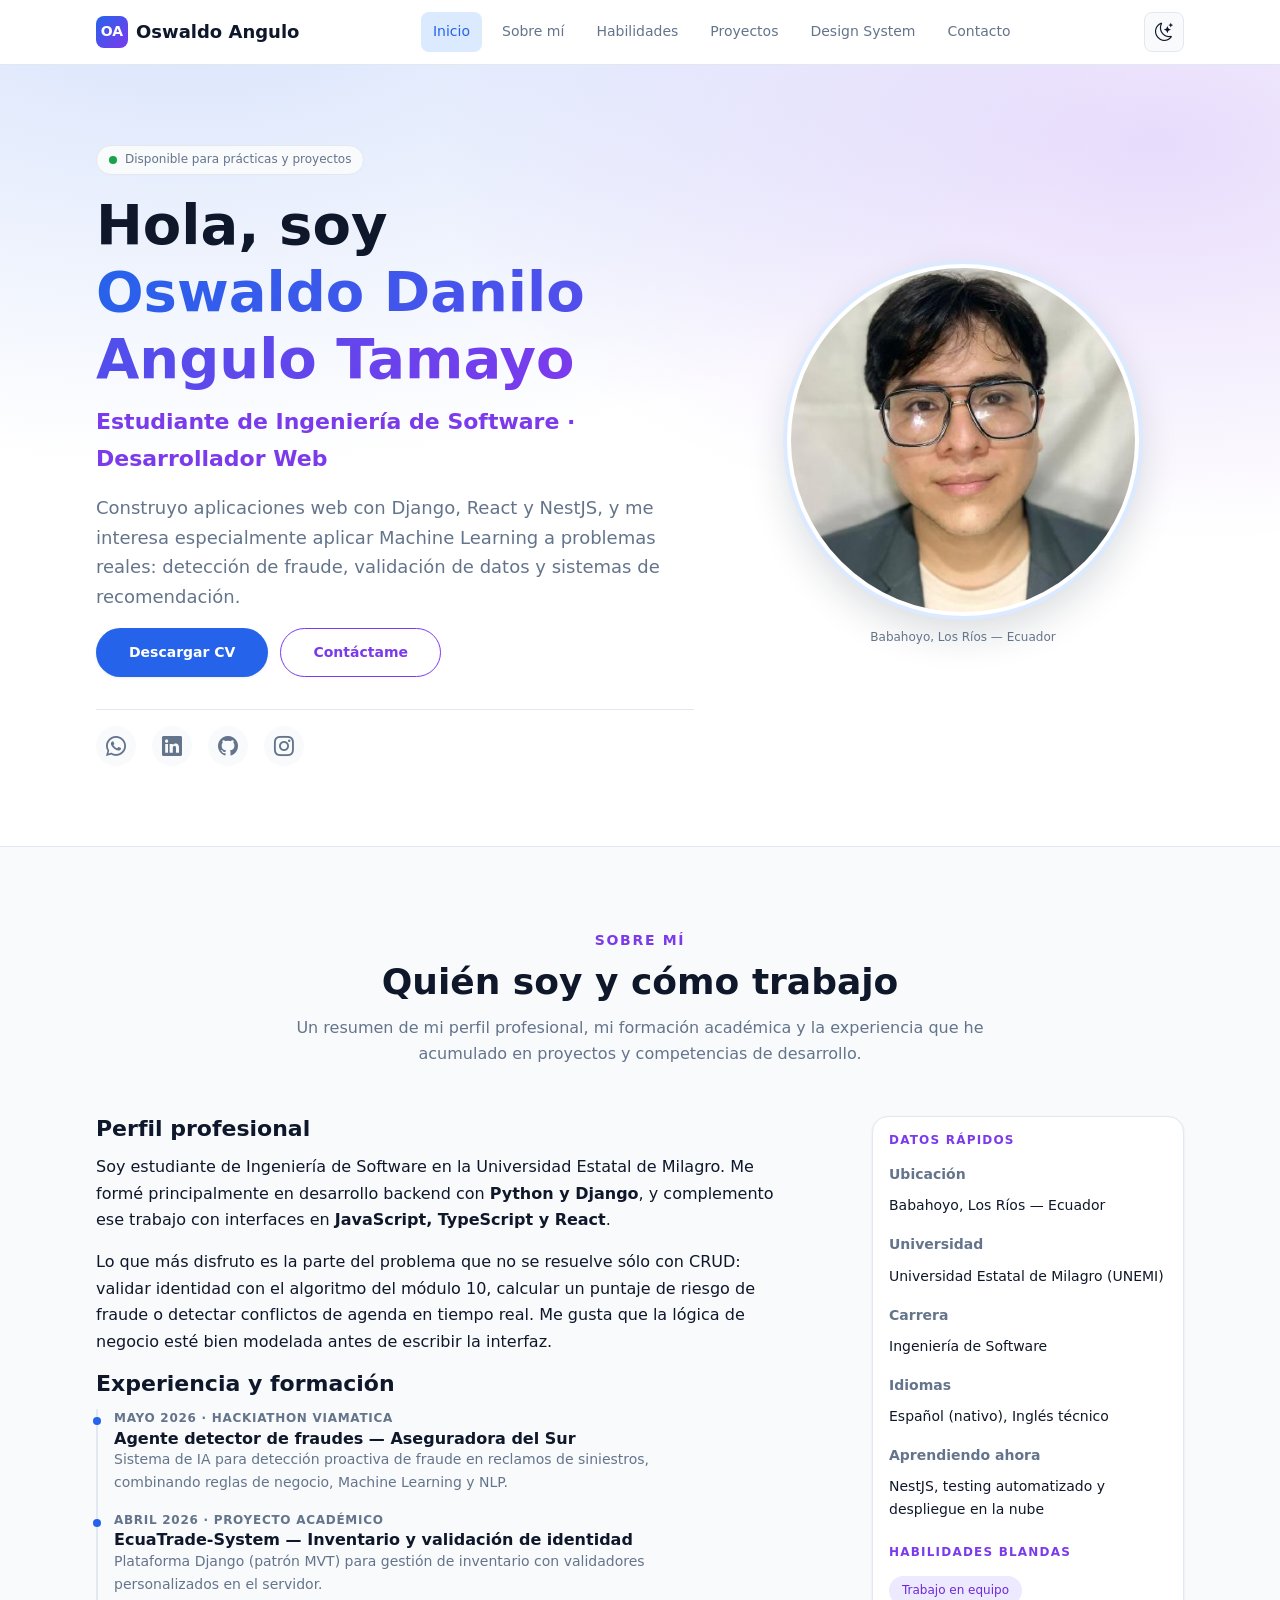
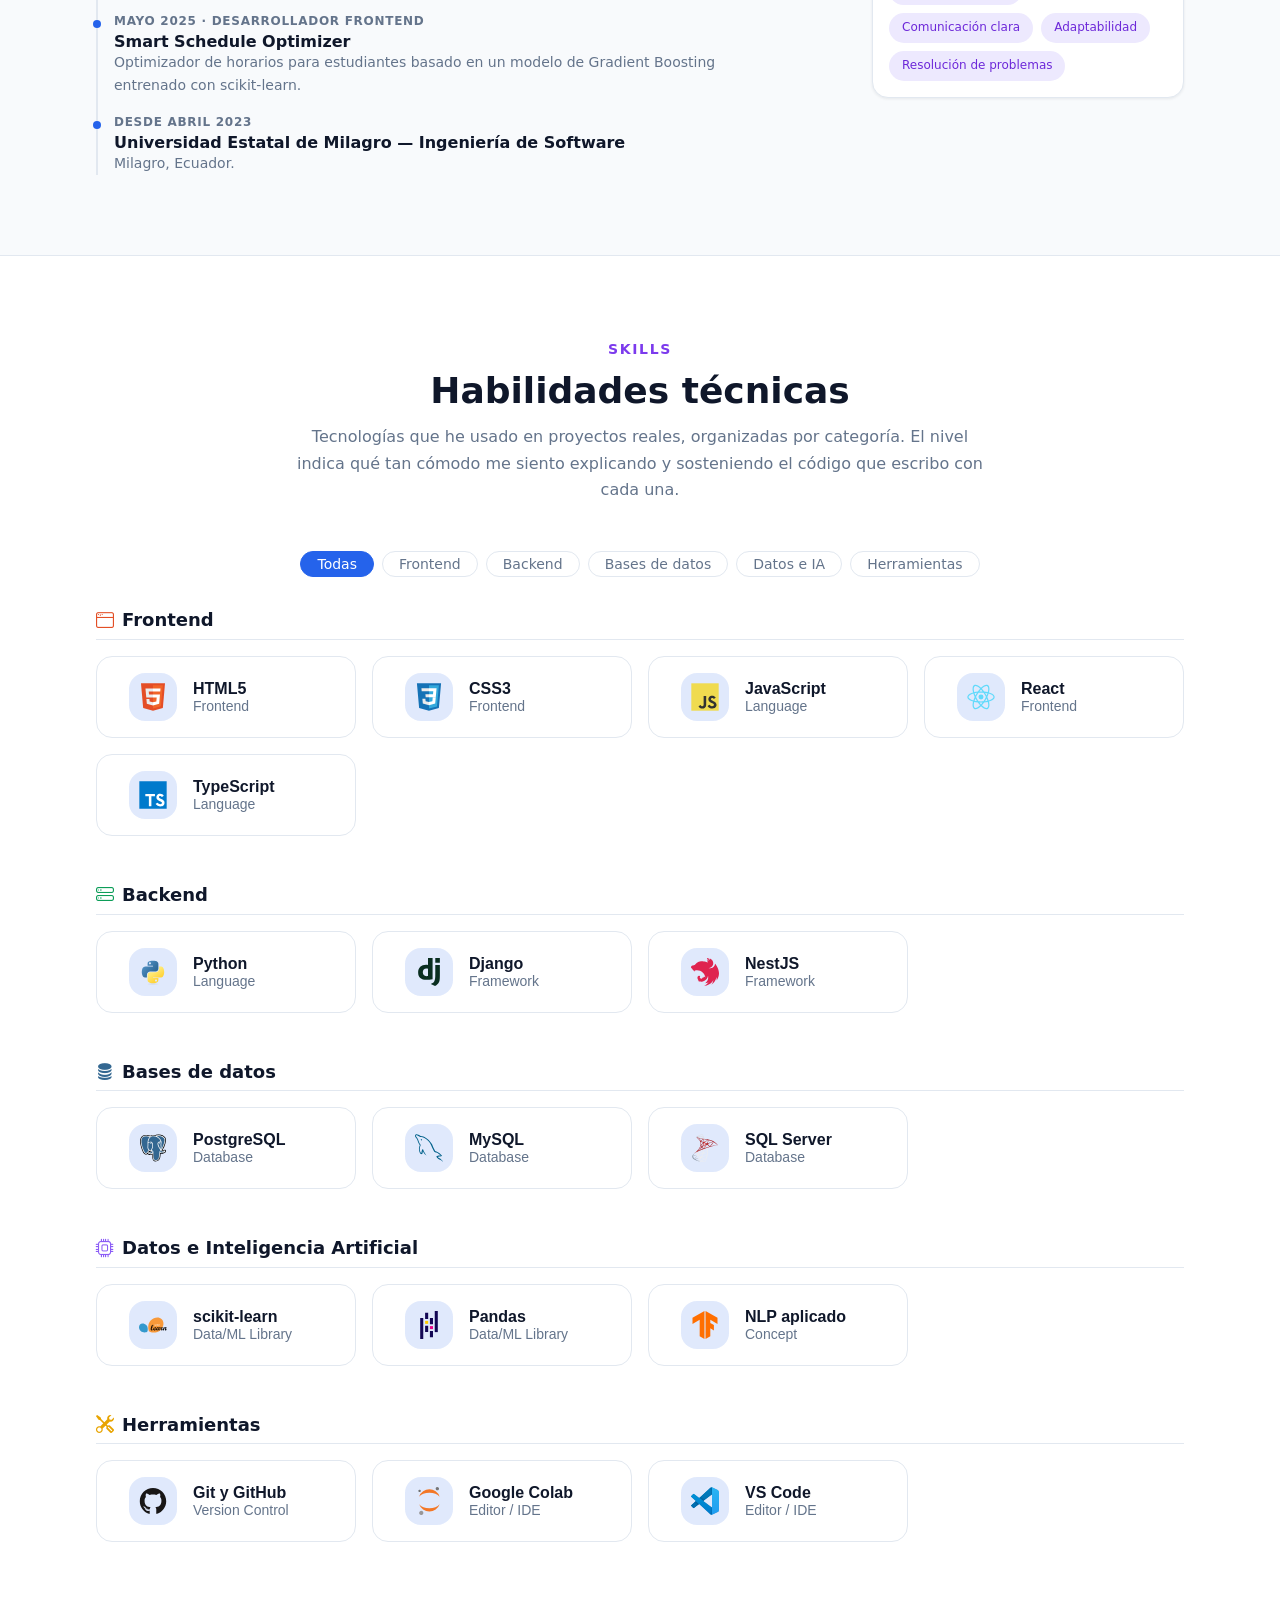
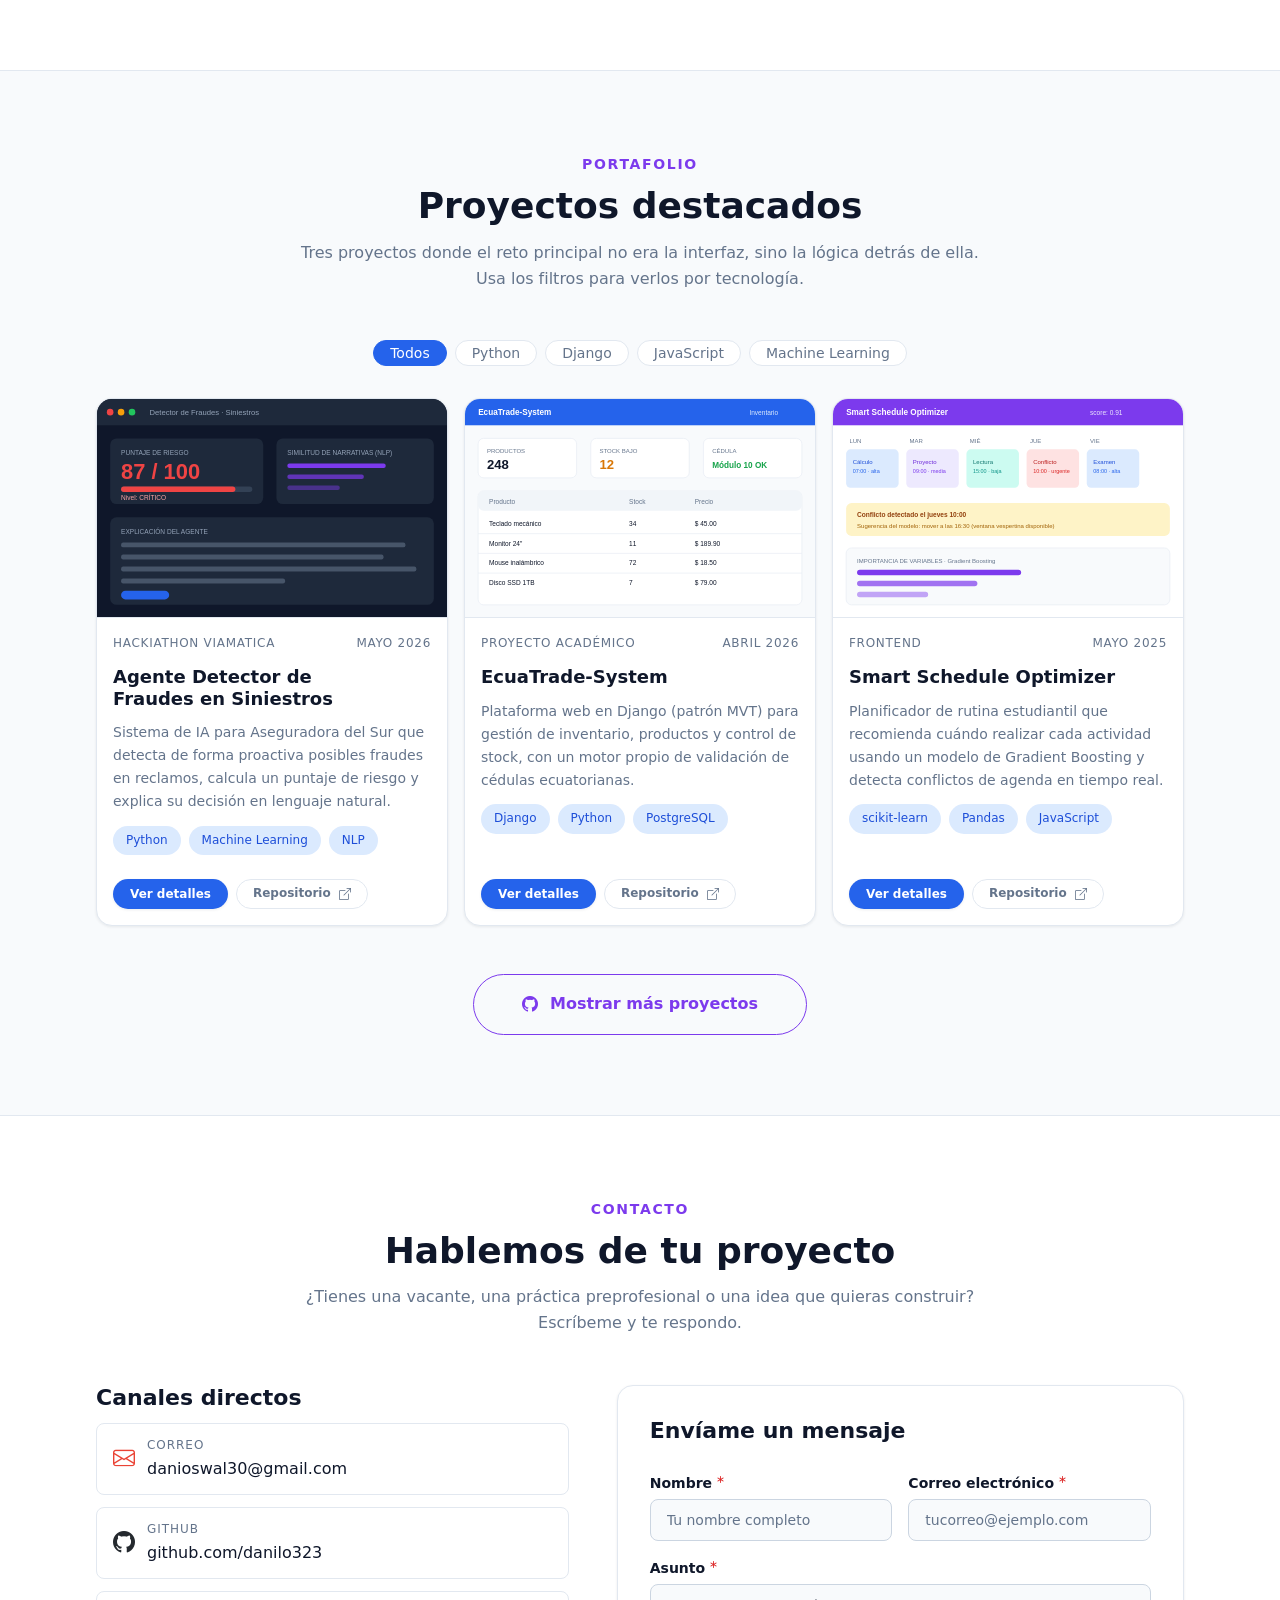
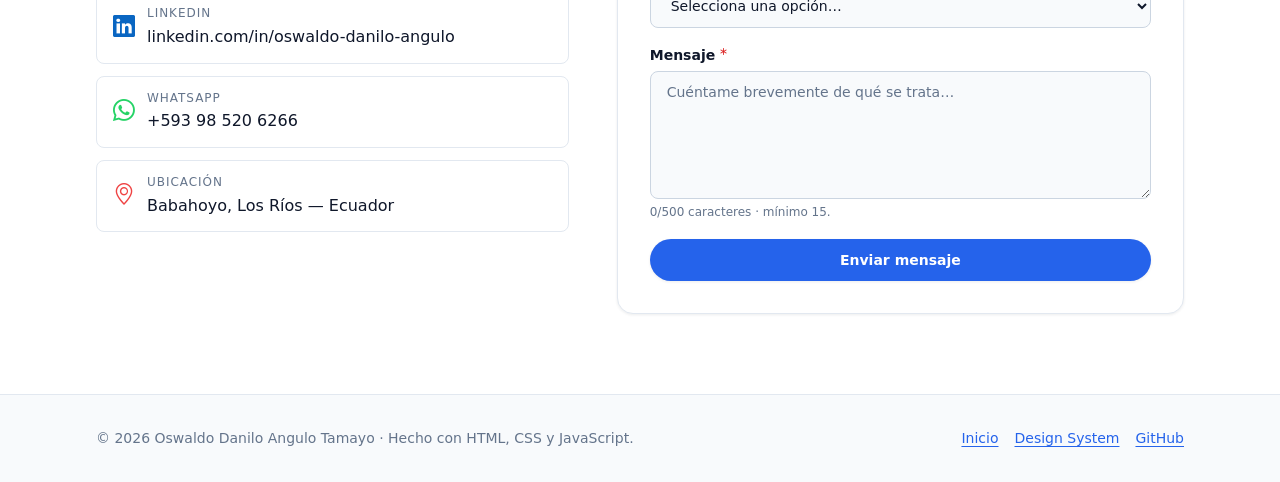
==== commit 9db3f494: "fix: enlaces de contacto reales, iconos locales y figcaption en figuras - WhatsApp, LinkedIn e Insta" ====
--- a/index.html
+++ b/index.html
@@ -66,16 +66,16 @@
             </div>
 
             <div class="hero__social">
-              <a href="https://wa.me/593999999999" aria-label="WhatsApp" target="_blank" rel="noopener noreferrer">
+              <a href="https://wa.me/593985206266" aria-label="WhatsApp" target="_blank" rel="noopener noreferrer">
                 <i class="bi bi-whatsapp" aria-hidden="true"></i>
               </a>
-              <a href="https://linkedin.com/in/danilo" aria-label="LinkedIn" target="_blank" rel="noopener noreferrer">
+              <a href="https://www.linkedin.com/in/oswaldo-danilo-angulo-b00823311/" aria-label="LinkedIn" target="_blank" rel="noopener noreferrer">
                 <i class="bi bi-linkedin" aria-hidden="true"></i>
               </a>
               <a href="https://github.com/danilo323" aria-label="GitHub" target="_blank" rel="noopener noreferrer">
                 <i class="bi bi-github" aria-hidden="true"></i>
               </a>
-              <a href="https://instagram.com/" aria-label="Instagram" target="_blank" rel="noopener noreferrer">
+              <a href="https://www.instagram.com/dany_iyyy/" aria-label="Instagram" target="_blank" rel="noopener noreferrer">
                 <i class="bi bi-instagram" aria-hidden="true"></i>
               </a>
             </div>
@@ -84,6 +84,7 @@
           <figure class="hero__figure">
             <img class="hero__avatar" src="assets/img/img_icon.jpeg"
                  alt="Avatar de Oswaldo Danilo Angulo Tamayo" width="320" height="320">
+            <figcaption class="hero__figcaption">Babahoyo, Los Ríos — Ecuador</figcaption>
           </figure>
         </div>
       </div>
@@ -200,35 +201,35 @@
           <h3 class="skills__group-title"><i class="bi bi-window icon--frontend" aria-hidden="true"></i> Frontend</h3>
           <div class="skills__grid">
             <button class="skill-card" type="button" data-open-skill="html5">
-              <span class="skill-card__icon"><img src="https://cdn.jsdelivr.net/gh/devicons/devicon@latest/icons/html5/html5-original.svg" alt="" width="24" height="24"></span>
+              <span class="skill-card__icon"><img src="assets/vendor/devicon/html5-original.svg" alt="" width="24" height="24"></span>
               <span class="skill-card__info">
                 <span class="skill-card__name">HTML5</span>
                 <span class="skill-card__subtitle">Frontend</span>
               </span>
             </button>
             <button class="skill-card" type="button" data-open-skill="css3">
-              <span class="skill-card__icon"><img src="https://cdn.jsdelivr.net/gh/devicons/devicon@latest/icons/css3/css3-original.svg" alt="" width="24" height="24"></span>
+              <span class="skill-card__icon"><img src="assets/vendor/devicon/css3-original.svg" alt="" width="24" height="24"></span>
               <span class="skill-card__info">
                 <span class="skill-card__name">CSS3</span>
                 <span class="skill-card__subtitle">Frontend</span>
               </span>
             </button>
             <button class="skill-card" type="button" data-open-skill="javascript">
-              <span class="skill-card__icon"><img src="https://cdn.jsdelivr.net/gh/devicons/devicon@latest/icons/javascript/javascript-original.svg" alt="" width="24" height="24"></span>
+              <span class="skill-card__icon"><img src="assets/vendor/devicon/javascript-original.svg" alt="" width="24" height="24"></span>
               <span class="skill-card__info">
                 <span class="skill-card__name">JavaScript</span>
                 <span class="skill-card__subtitle">Language</span>
               </span>
             </button>
             <button class="skill-card" type="button" data-open-skill="react">
-              <span class="skill-card__icon"><img src="https://cdn.jsdelivr.net/gh/devicons/devicon@latest/icons/react/react-original.svg" alt="" width="24" height="24"></span>
+              <span class="skill-card__icon"><img src="assets/vendor/devicon/react-original.svg" alt="" width="24" height="24"></span>
               <span class="skill-card__info">
                 <span class="skill-card__name">React</span>
                 <span class="skill-card__subtitle">Frontend</span>
               </span>
             </button>
             <button class="skill-card" type="button" data-open-skill="typescript">
-              <span class="skill-card__icon"><img src="https://cdn.jsdelivr.net/gh/devicons/devicon@latest/icons/typescript/typescript-original.svg" alt="" width="24" height="24"></span>
+              <span class="skill-card__icon"><img src="assets/vendor/devicon/typescript-original.svg" alt="" width="24" height="24"></span>
               <span class="skill-card__info">
                 <span class="skill-card__name">TypeScript</span>
                 <span class="skill-card__subtitle">Language</span>
@@ -241,21 +242,21 @@
           <h3 class="skills__group-title"><i class="bi bi-hdd-stack icon--backend" aria-hidden="true"></i> Backend</h3>
           <div class="skills__grid">
             <button class="skill-card" type="button" data-open-skill="python">
-              <span class="skill-card__icon"><img src="https://cdn.jsdelivr.net/gh/devicons/devicon@latest/icons/python/python-original.svg" alt="" width="24" height="24"></span>
+              <span class="skill-card__icon"><img src="assets/vendor/devicon/python-original.svg" alt="" width="24" height="24"></span>
               <span class="skill-card__info">
                 <span class="skill-card__name">Python</span>
                 <span class="skill-card__subtitle">Language</span>
               </span>
             </button>
             <button class="skill-card" type="button" data-open-skill="django">
-              <span class="skill-card__icon"><img src="https://cdn.jsdelivr.net/gh/devicons/devicon@latest/icons/django/django-plain.svg" class="icon-invert-dark" alt="" width="24" height="24"></span>
+              <span class="skill-card__icon"><img src="assets/vendor/devicon/django-plain.svg" class="icon-invert-dark" alt="" width="24" height="24"></span>
               <span class="skill-card__info">
                 <span class="skill-card__name">Django</span>
                 <span class="skill-card__subtitle">Framework</span>
               </span>
             </button>
             <button class="skill-card" type="button" data-open-skill="nestjs">
-              <span class="skill-card__icon"><img src="https://cdn.jsdelivr.net/gh/devicons/devicon@latest/icons/nestjs/nestjs-original.svg" alt="" width="24" height="24"></span>
+              <span class="skill-card__icon"><img src="assets/vendor/devicon/nestjs-original.svg" alt="" width="24" height="24"></span>
               <span class="skill-card__info">
                 <span class="skill-card__name">NestJS</span>
                 <span class="skill-card__subtitle">Framework</span>
@@ -268,21 +269,21 @@
           <h3 class="skills__group-title"><i class="bi bi-database-fill icon--db" aria-hidden="true"></i> Bases de datos</h3>
           <div class="skills__grid">
             <button class="skill-card" type="button" data-open-skill="postgresql">
-              <span class="skill-card__icon"><img src="https://cdn.jsdelivr.net/gh/devicons/devicon@latest/icons/postgresql/postgresql-original.svg" alt="" width="24" height="24"></span>
+              <span class="skill-card__icon"><img src="assets/vendor/devicon/postgresql-original.svg" alt="" width="24" height="24"></span>
               <span class="skill-card__info">
                 <span class="skill-card__name">PostgreSQL</span>
                 <span class="skill-card__subtitle">Database</span>
               </span>
             </button>
             <button class="skill-card" type="button" data-open-skill="mysql">
-              <span class="skill-card__icon"><img src="https://cdn.jsdelivr.net/gh/devicons/devicon@latest/icons/mysql/mysql-original.svg" alt="" width="24" height="24"></span>
+              <span class="skill-card__icon"><img src="assets/vendor/devicon/mysql-original.svg" alt="" width="24" height="24"></span>
               <span class="skill-card__info">
                 <span class="skill-card__name">MySQL</span>
                 <span class="skill-card__subtitle">Database</span>
               </span>
             </button>
             <button class="skill-card" type="button" data-open-skill="sqlserver">
-              <span class="skill-card__icon"><img src="https://cdn.jsdelivr.net/gh/devicons/devicon@latest/icons/microsoftsqlserver/microsoftsqlserver-original.svg" alt="" width="24" height="24"></span>
+              <span class="skill-card__icon"><img src="assets/vendor/devicon/microsoftsqlserver-original.svg" alt="" width="24" height="24"></span>
               <span class="skill-card__info">
                 <span class="skill-card__name">SQL Server</span>
                 <span class="skill-card__subtitle">Database</span>
@@ -295,21 +296,21 @@
           <h3 class="skills__group-title"><i class="bi bi-cpu icon--ia" aria-hidden="true"></i> Datos e Inteligencia Artificial</h3>
           <div class="skills__grid">
             <button class="skill-card" type="button" data-open-skill="scikitlearn">
-              <span class="skill-card__icon"><img src="https://cdn.jsdelivr.net/gh/devicons/devicon@latest/icons/scikitlearn/scikitlearn-original.svg" alt="" width="24" height="24"></span>
+              <span class="skill-card__icon"><img src="assets/vendor/devicon/scikitlearn-original.svg" alt="" width="24" height="24"></span>
               <span class="skill-card__info">
                 <span class="skill-card__name">scikit-learn</span>
                 <span class="skill-card__subtitle">Data/ML Library</span>
               </span>
             </button>
             <button class="skill-card" type="button" data-open-skill="pandas">
-              <span class="skill-card__icon"><img src="https://cdn.jsdelivr.net/gh/devicons/devicon@latest/icons/pandas/pandas-original.svg" alt="" width="24" height="24"></span>
+              <span class="skill-card__icon"><img src="assets/vendor/devicon/pandas-original.svg" alt="" width="24" height="24"></span>
               <span class="skill-card__info">
                 <span class="skill-card__name">Pandas</span>
                 <span class="skill-card__subtitle">Data/ML Library</span>
               </span>
             </button>
             <button class="skill-card" type="button" data-open-skill="nlp">
-              <span class="skill-card__icon"><img src="https://cdn.jsdelivr.net/gh/devicons/devicon@latest/icons/tensorflow/tensorflow-original.svg" alt="" width="24" height="24"></span>
+              <span class="skill-card__icon"><img src="assets/vendor/devicon/tensorflow-original.svg" alt="" width="24" height="24"></span>
               <span class="skill-card__info">
                 <span class="skill-card__name">NLP aplicado</span>
                 <span class="skill-card__subtitle">Concept</span>
@@ -322,21 +323,21 @@
           <h3 class="skills__group-title"><i class="bi bi-tools icon--tools" aria-hidden="true"></i> Herramientas</h3>
           <div class="skills__grid">
             <button class="skill-card" type="button" data-open-skill="git">
-              <span class="skill-card__icon"><img src="https://cdn.jsdelivr.net/gh/devicons/devicon@latest/icons/github/github-original.svg" class="icon-invert-dark" alt="" width="24" height="24"></span>
+              <span class="skill-card__icon"><img src="assets/vendor/devicon/github-original.svg" class="icon-invert-dark" alt="" width="24" height="24"></span>
               <span class="skill-card__info">
                 <span class="skill-card__name">Git y GitHub</span>
                 <span class="skill-card__subtitle">Version Control</span>
               </span>
             </button>
             <button class="skill-card" type="button" data-open-skill="colab">
-              <span class="skill-card__icon"><img src="https://cdn.jsdelivr.net/gh/devicons/devicon@latest/icons/jupyter/jupyter-original.svg" alt="" width="24" height="24"></span>
+              <span class="skill-card__icon"><img src="assets/vendor/devicon/jupyter-original.svg" alt="" width="24" height="24"></span>
               <span class="skill-card__info">
                 <span class="skill-card__name">Google Colab</span>
                 <span class="skill-card__subtitle">Editor / IDE</span>
               </span>
             </button>
             <button class="skill-card" type="button" data-open-skill="vscode">
-              <span class="skill-card__icon"><img src="https://cdn.jsdelivr.net/gh/devicons/devicon@latest/icons/vscode/vscode-original.svg" alt="" width="24" height="24"></span>
+              <span class="skill-card__icon"><img src="assets/vendor/devicon/vscode-original.svg" alt="" width="24" height="24"></span>
               <span class="skill-card__info">
                 <span class="skill-card__name">VS Code</span>
                 <span class="skill-card__subtitle">Editor / IDE</span>
@@ -374,6 +375,7 @@
               <img class="project-card__image" src="assets/img/proyecto-fraude.svg"
                    alt="Captura del panel de puntaje de riesgo del detector de fraudes en siniestros"
                    width="640" height="400" loading="lazy">
+              <figcaption class="project-card__caption">Panel de puntaje de riesgo y explicación del agente</figcaption>
             </figure>
             <div class="card__body">
               <p class="project-card__meta">
@@ -407,6 +409,7 @@
               <img class="project-card__image" src="assets/img/proyecto-ecuatrade.svg"
                    alt="Captura del listado de inventario de EcuaTrade-System con validación de cédula"
                    width="640" height="400" loading="lazy">
+              <figcaption class="project-card__caption">Listado de inventario con validación de cédula</figcaption>
             </figure>
             <div class="card__body">
               <p class="project-card__meta">
@@ -439,6 +442,7 @@
               <img class="project-card__image" src="assets/img/proyecto-schedule.svg"
                    alt="Captura del calendario del optimizador inteligente de horarios estudiantiles"
                    width="640" height="400" loading="lazy">
+              <figcaption class="project-card__caption">Calendario semanal con detección de conflictos</figcaption>
             </figure>
             <div class="card__body">
               <p class="project-card__meta">
@@ -514,12 +518,22 @@
                 </a>
               </li>
               <li>
-                <a class="contact__item" href="https://www.linkedin.com/in/danilo"
+                <a class="contact__item" href="https://www.linkedin.com/in/oswaldo-danilo-angulo-b00823311/"
                    target="_blank" rel="noopener noreferrer">
                   <span class="contact__item-icon icon--linkedin" aria-hidden="true"><i class="bi bi-linkedin"></i></span>
                   <span>
                     <span class="contact__item-label">LinkedIn</span>
-                    linkedin.com/in/danilo
+                    linkedin.com/in/oswaldo-danilo-angulo
+                  </span>
+                </a>
+              </li>
+              <li>
+                <a class="contact__item" href="https://wa.me/593985206266"
+                   target="_blank" rel="noopener noreferrer">
+                  <span class="contact__item-icon icon--whatsapp" aria-hidden="true"><i class="bi bi-whatsapp"></i></span>
+                  <span>
+                    <span class="contact__item-label">WhatsApp</span>
+                    +593 98 520 6266
                   </span>
                 </a>
               </li>
--- a/css/styles.css
+++ b/css/styles.css
@@ -68,6 +68,7 @@
   --color-tech-colab: #e8a400;
   --color-tech-github: #24292e;
   --color-tech-linkedin: #0a66c2;
+  --color-tech-whatsapp: #25d366;
   --color-tech-mail: #ea4335;
   --color-tech-place: #ef4444;
 
@@ -1409,3 +1410,20 @@
   background-color: color-mix(in srgb, var(--icon-color) 14%, transparent);
   border-bottom: var(--border-width) solid var(--color-border);
 }
+
+.project-card__caption {
+  padding: var(--space-2xs) var(--space-md);
+  font-size: var(--text-xs);
+  color: var(--color-text-muted);
+  background-color: var(--color-surface);
+  border-bottom: var(--border-width) solid var(--color-border);
+}
+
+.hero__figcaption {
+  margin-top: var(--space-sm);
+  font-size: var(--text-xs);
+  color: var(--color-text-muted);
+  text-align: center;
+}
+
+.icon--whatsapp { --icon-color: var(--color-tech-whatsapp); }
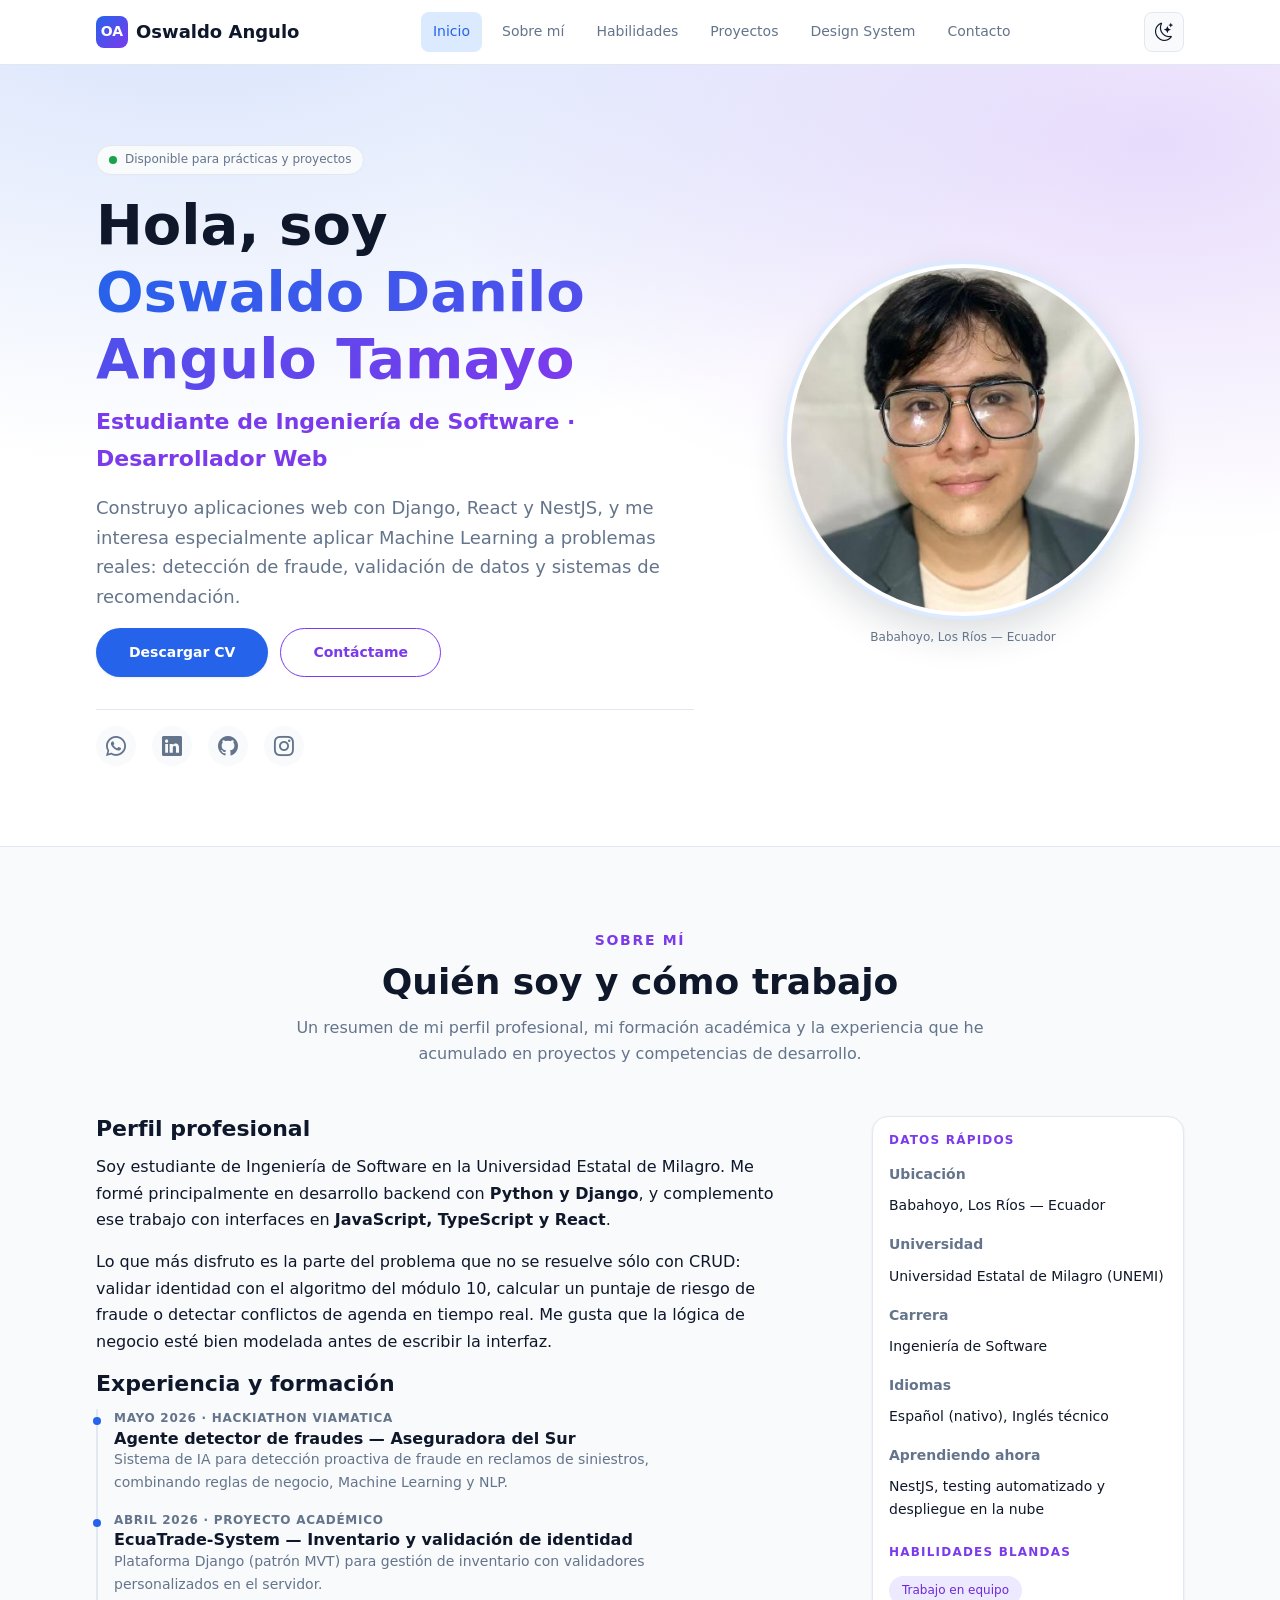
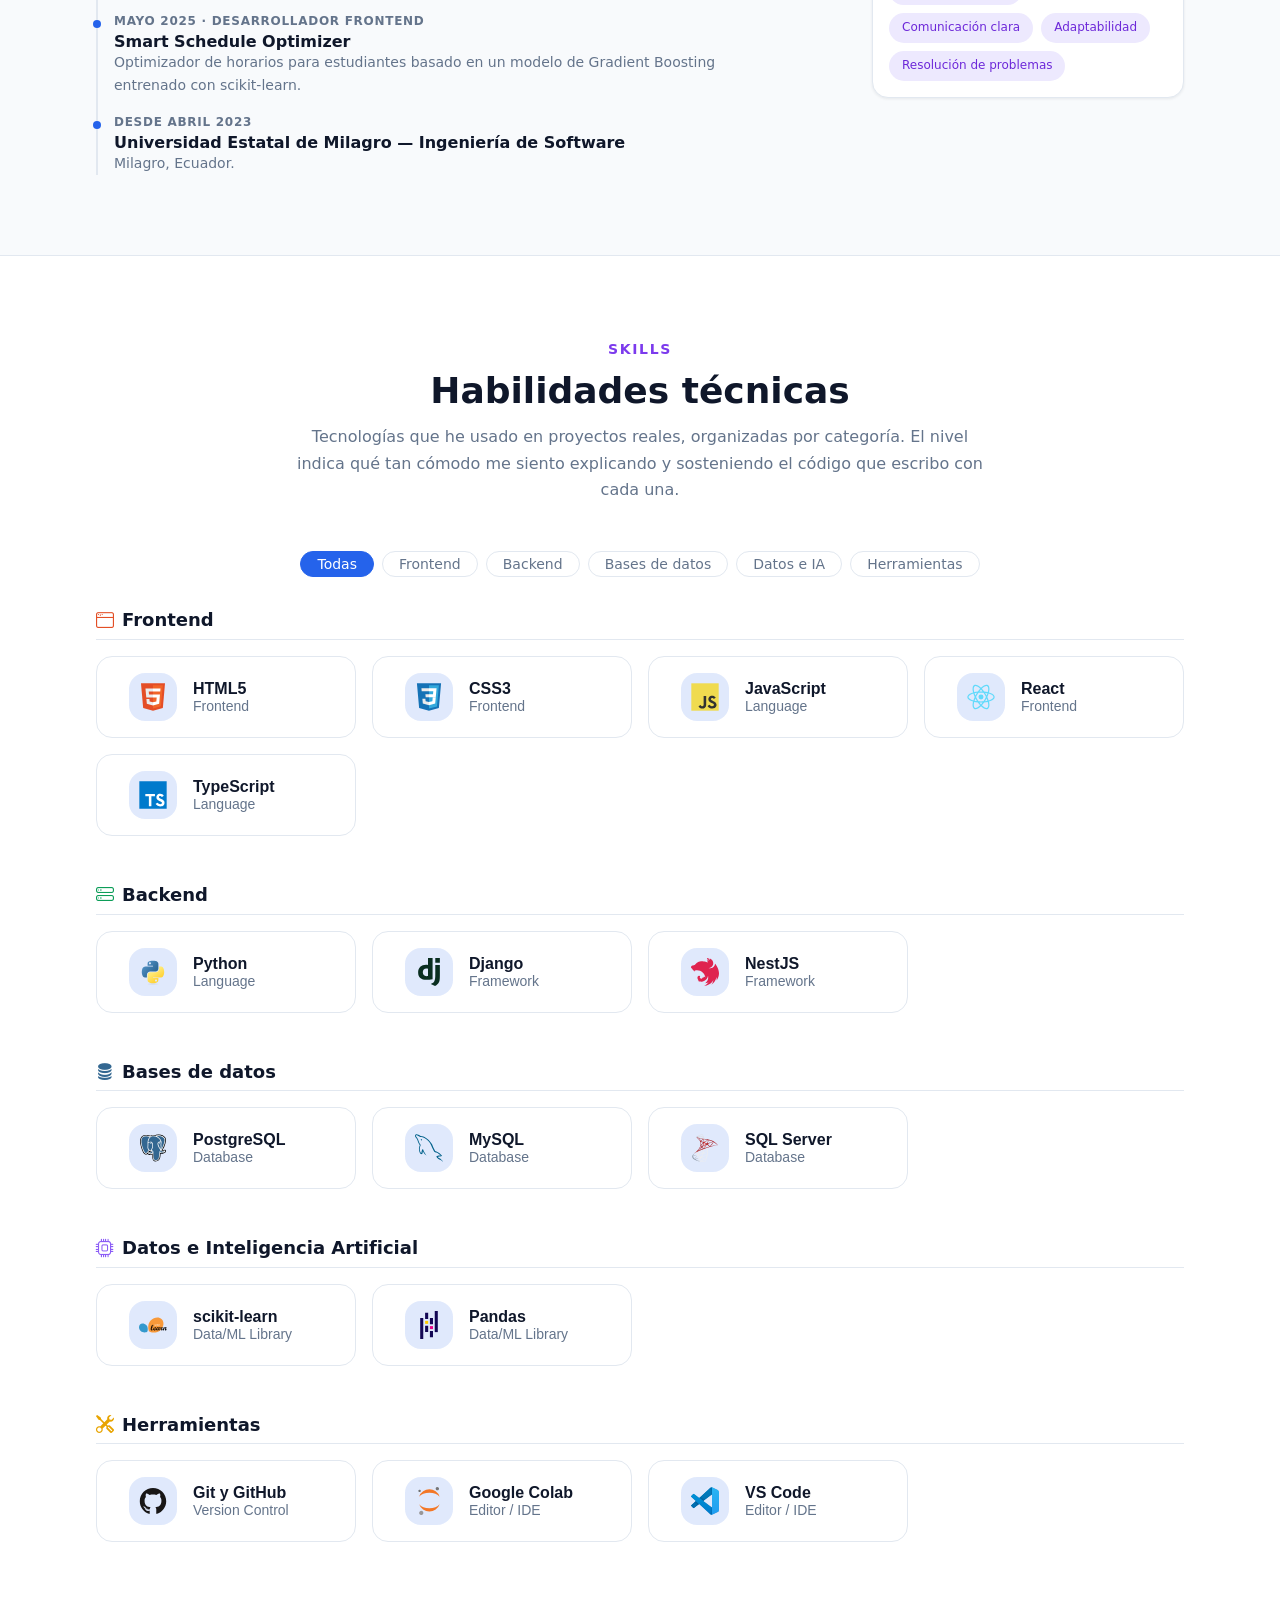
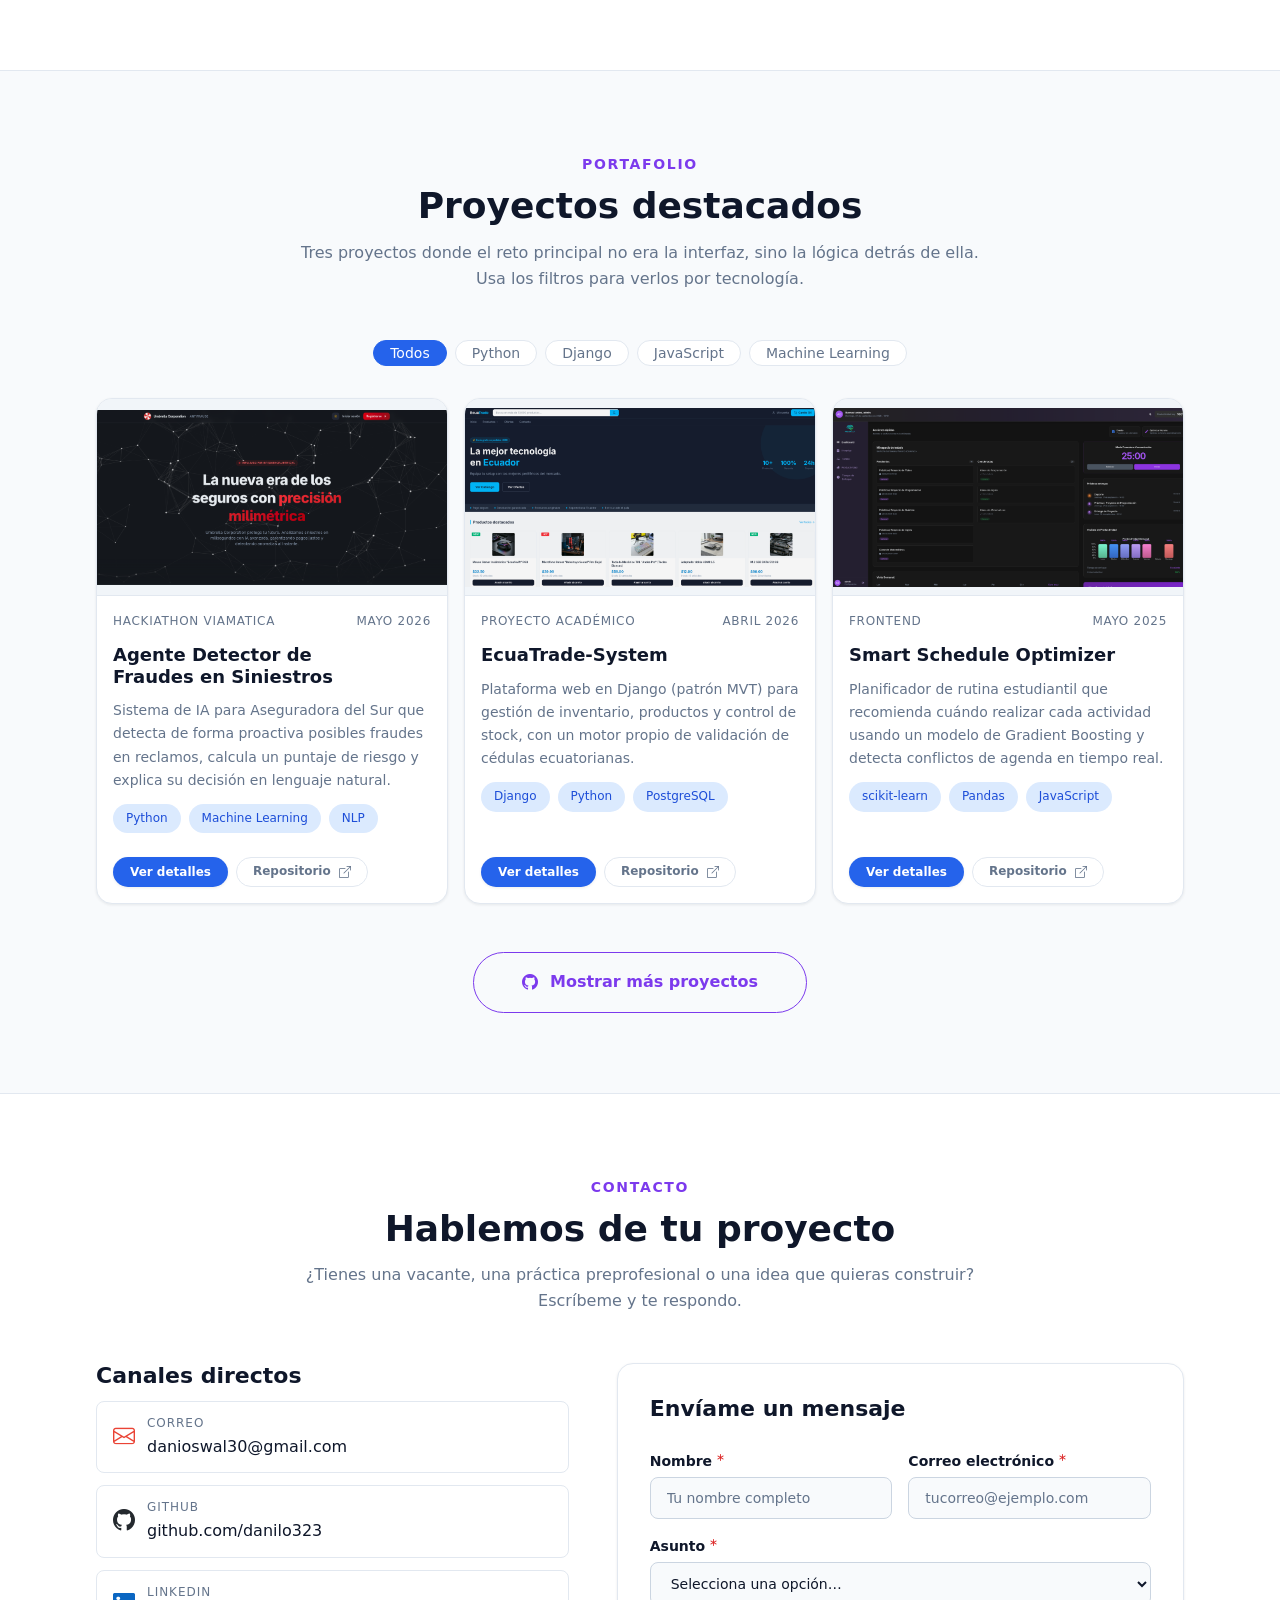
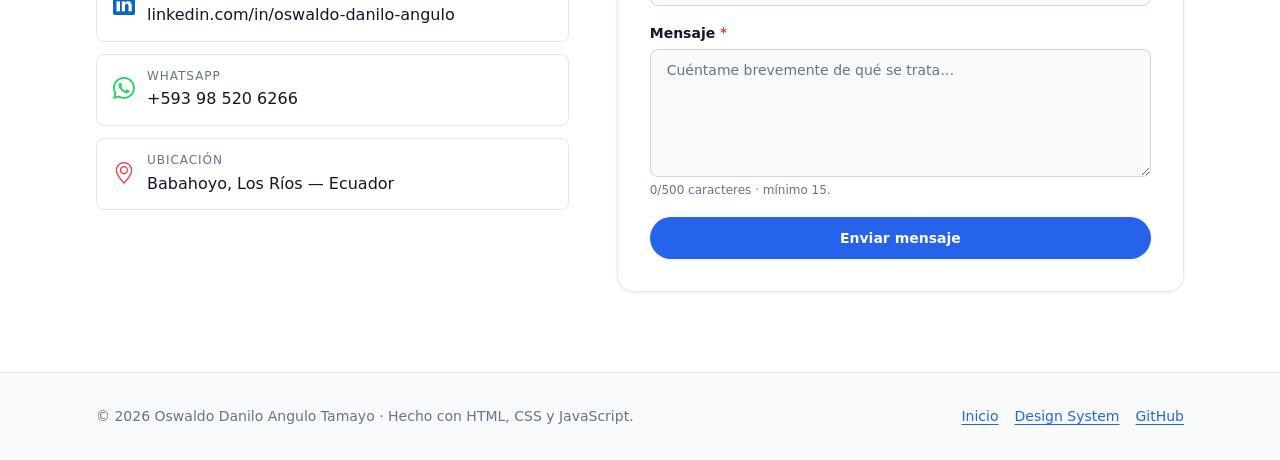
==== commit 33d68454: "Arreglado d eimagenes de mockout a muestras de los proyectos reales" ====
--- a/index.html
+++ b/index.html
@@ -61,7 +61,7 @@
             </p>
 
             <div class="hero__actions">
-              <a class="btn btn--primary" href="assets/cv.pdf" download>Descargar CV</a>
+              <a class="btn btn--primary" href="assets/pdf/cv.pdf" download>Descargar CV</a>
               <a class="btn btn--secondary" href="#contacto">Contáctame</a>
             </div>
 
@@ -309,13 +309,7 @@
                 <span class="skill-card__subtitle">Data/ML Library</span>
               </span>
             </button>
-            <button class="skill-card" type="button" data-open-skill="nlp">
-              <span class="skill-card__icon"><img src="assets/vendor/devicon/tensorflow-original.svg" alt="" width="24" height="24"></span>
-              <span class="skill-card__info">
-                <span class="skill-card__name">NLP aplicado</span>
-                <span class="skill-card__subtitle">Concept</span>
-              </span>
-            </button>
+
           </div>
         </div>
 
@@ -372,7 +366,7 @@
           <article class="card project-card reveal" data-tech="python ml django"
                    data-project="fraude">
             <figure class="project-card__figure">
-              <img class="project-card__image" src="assets/img/proyecto-fraude.svg"
+              <img class="project-card__image" src="assets/img/proyecto_fraude.png"
                    alt="Captura del panel de puntaje de riesgo del detector de fraudes en siniestros"
                    width="640" height="400" loading="lazy">
               <figcaption class="project-card__caption">Panel de puntaje de riesgo y explicación del agente</figcaption>
@@ -397,7 +391,7 @@
                 <button class="btn btn--primary btn--sm" type="button" data-open-project="fraude">
                   Ver detalles
                 </button>
-                <a class="btn btn--ghost btn--sm" href="https://github.com/danilo323"
+                <a class="btn btn--ghost btn--sm" href="https://github.com/danilo323/Aseguradora-Del-Sur"
                    target="_blank" rel="noopener noreferrer">Repositorio <i class="bi bi-box-arrow-up-right" aria-hidden="true"></i></a>
               </div>
             </div>
@@ -406,7 +400,7 @@
           <article class="card project-card reveal" data-tech="python django"
                    data-project="ecuatrade">
             <figure class="project-card__figure">
-              <img class="project-card__image" src="assets/img/proyecto-ecuatrade.svg"
+              <img class="project-card__image" src="assets/img/proyecto_ecuatrade.png"
                    alt="Captura del listado de inventario de EcuaTrade-System con validación de cédula"
                    width="640" height="400" loading="lazy">
               <figcaption class="project-card__caption">Listado de inventario con validación de cédula</figcaption>
@@ -430,7 +424,7 @@
                 <button class="btn btn--primary btn--sm" type="button" data-open-project="ecuatrade">
                   Ver detalles
                 </button>
-                <a class="btn btn--ghost btn--sm" href="https://github.com/danilo323"
+                <a class="btn btn--ghost btn--sm" href="https://github.com/danilo323/EcuaTrade-System"
                    target="_blank" rel="noopener noreferrer">Repositorio <i class="bi bi-box-arrow-up-right" aria-hidden="true"></i></a>
               </div>
             </div>
@@ -439,7 +433,7 @@
           <article class="card project-card reveal" data-tech="python ml javascript"
                    data-project="schedule">
             <figure class="project-card__figure">
-              <img class="project-card__image" src="assets/img/proyecto-schedule.svg"
+              <img class="project-card__image" src="assets/img/proyecto_aipowerning.png"
                    alt="Captura del calendario del optimizador inteligente de horarios estudiantiles"
                    width="640" height="400" loading="lazy">
               <figcaption class="project-card__caption">Calendario semanal con detección de conflictos</figcaption>
@@ -463,7 +457,7 @@
                 <button class="btn btn--primary btn--sm" type="button" data-open-project="schedule">
                   Ver detalles
                 </button>
-                <a class="btn btn--ghost btn--sm" href="https://github.com/danilo323"
+                <a class="btn btn--ghost btn--sm" href="https://github.com/danilo323/AI-powered_routine_planner_system"
                    target="_blank" rel="noopener noreferrer">Repositorio <i class="bi bi-box-arrow-up-right" aria-hidden="true"></i></a>
               </div>
             </div>
--- a/css/styles.css
+++ b/css/styles.css
@@ -512,20 +512,40 @@
 
 .project-card__figure {
   margin: 0;
-  aspect-ratio: 16 / 10;
+  aspect-ratio: 16 / 9;
   overflow: hidden;
+  position: relative;
   background-color: var(--color-surface-alt);
   border-bottom: var(--border-width) solid var(--color-border);
+}
+
+.project-card__figure::after {
+  content: "";
+  position: absolute;
+  inset: 0;
+  background: linear-gradient(to top, rgba(var(--color-primary-rgb, 0,0,0), 0.15), transparent);
+  pointer-events: none;
+  opacity: 0;
+  transition: opacity 0.5s ease;
+}
+
+.card:hover .project-card__figure::after {
+  opacity: 1;
 }
 
 .project-card__image {
   width: 100%;
   height: 100%;
-  object-fit: cover;
-  transition: transform var(--transition-base);
-}
-
-.card:hover .project-card__image { transform: scale(1.04); }
+  object-fit: contain;
+  object-position: center;
+  filter: brightness(0.96);
+  transition: transform 0.6s cubic-bezier(0.2, 0.8, 0.2, 1), filter 0.6s ease;
+}
+
+.card:hover .project-card__image { 
+  transform: scale(1.05);
+  filter: brightness(1.02);
+}
 
 .project-card__meta {
   margin: 0;
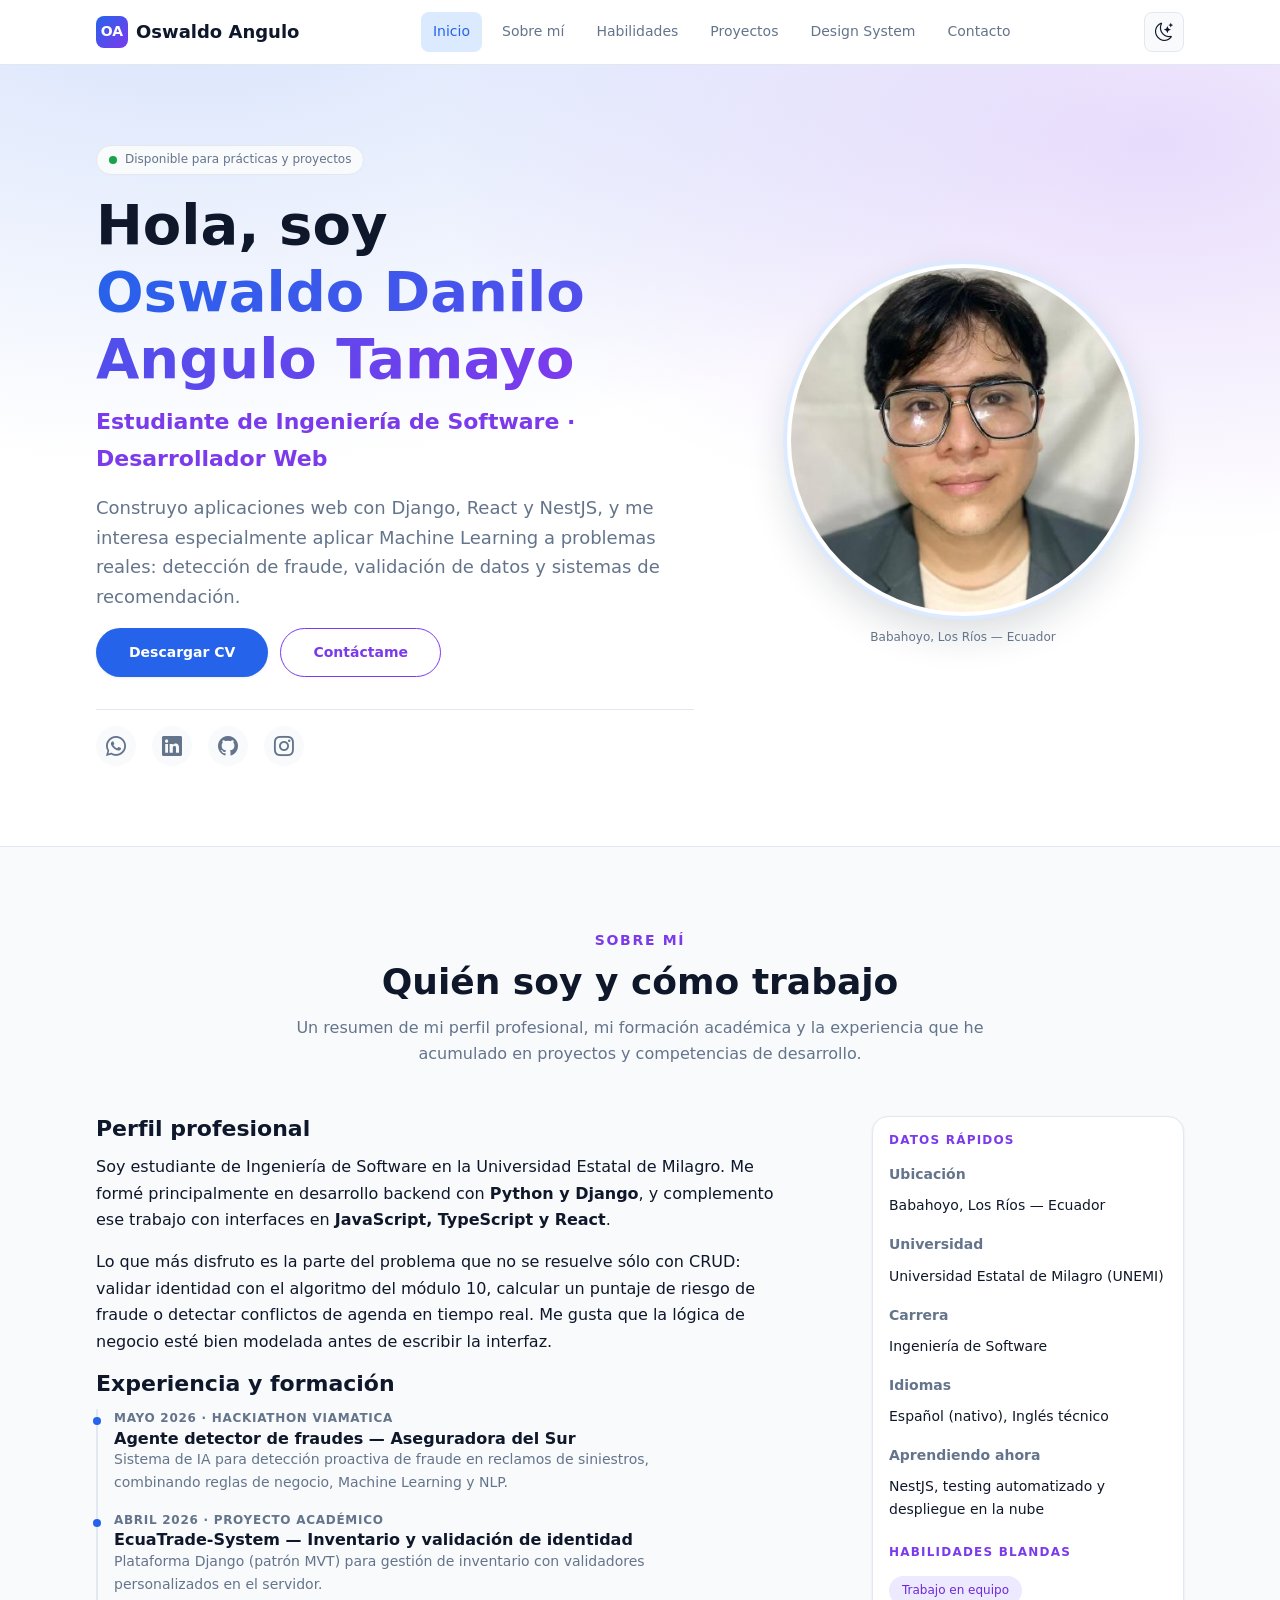
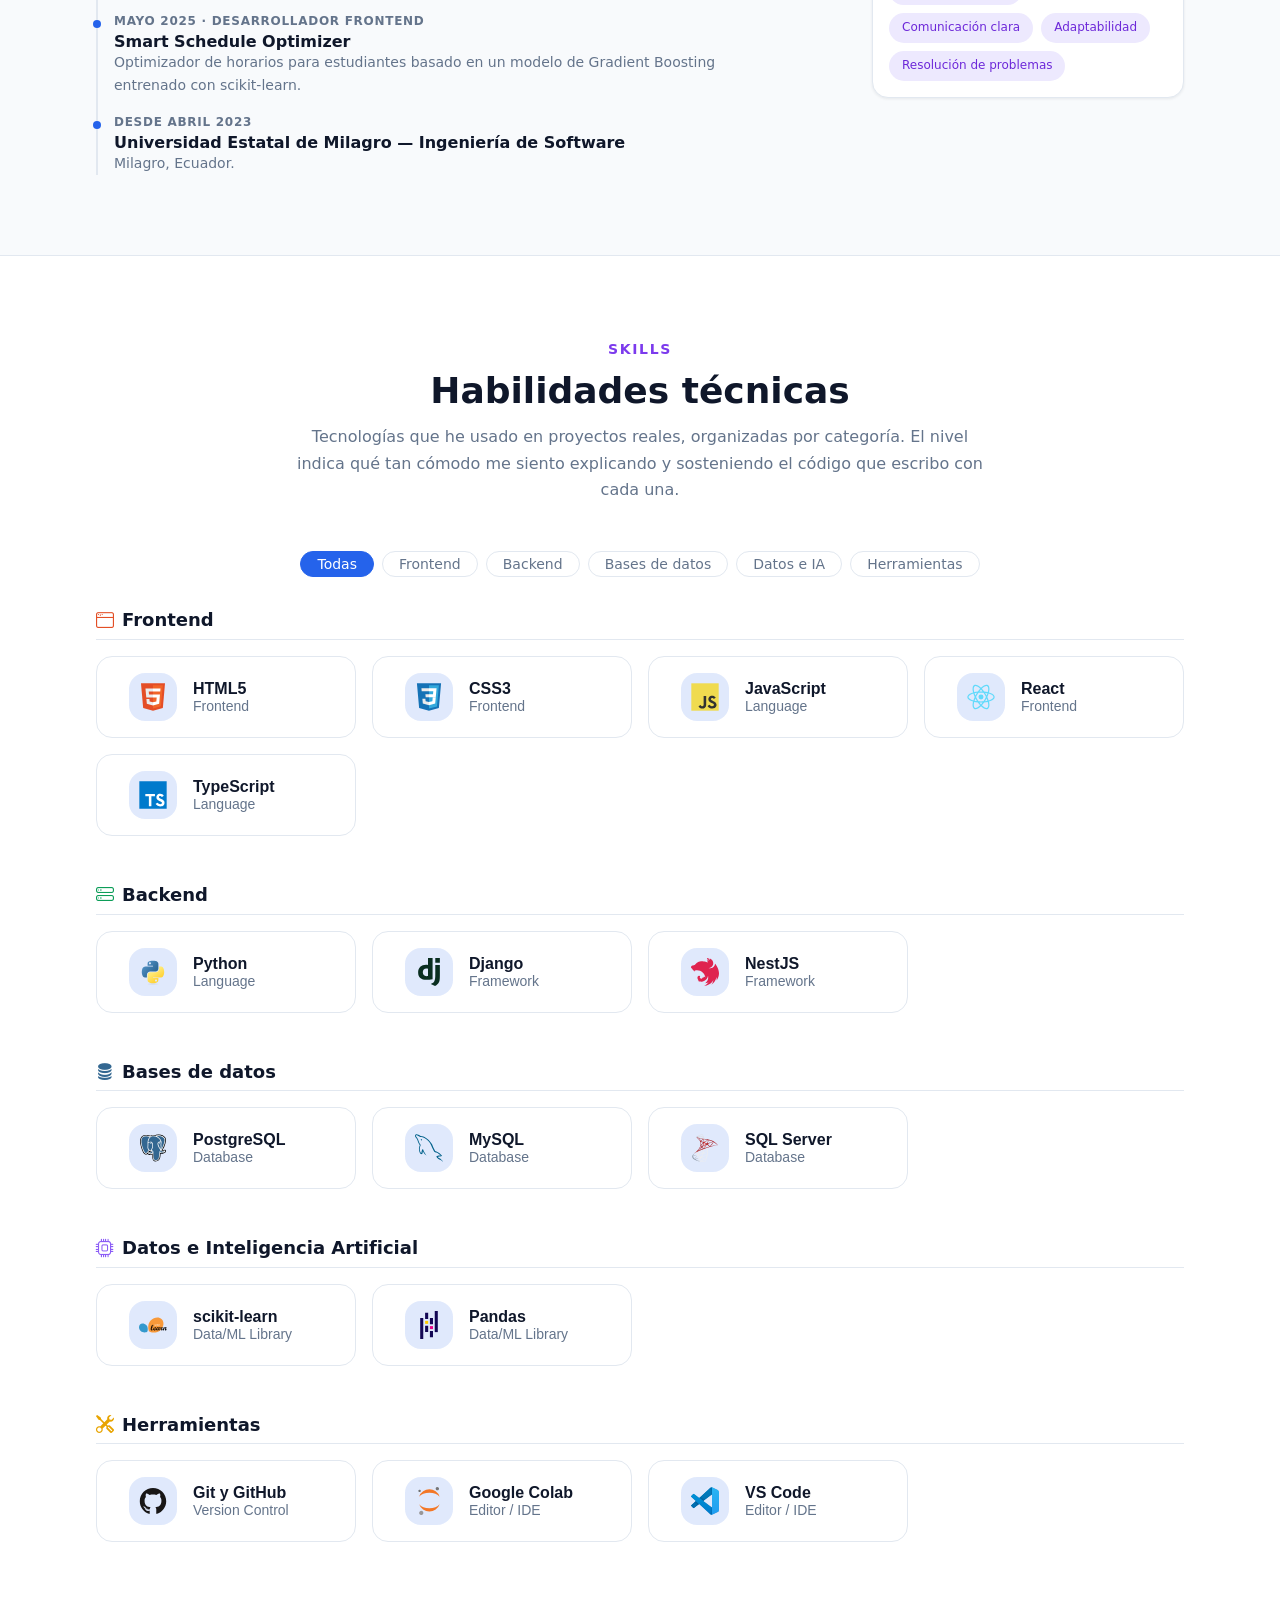
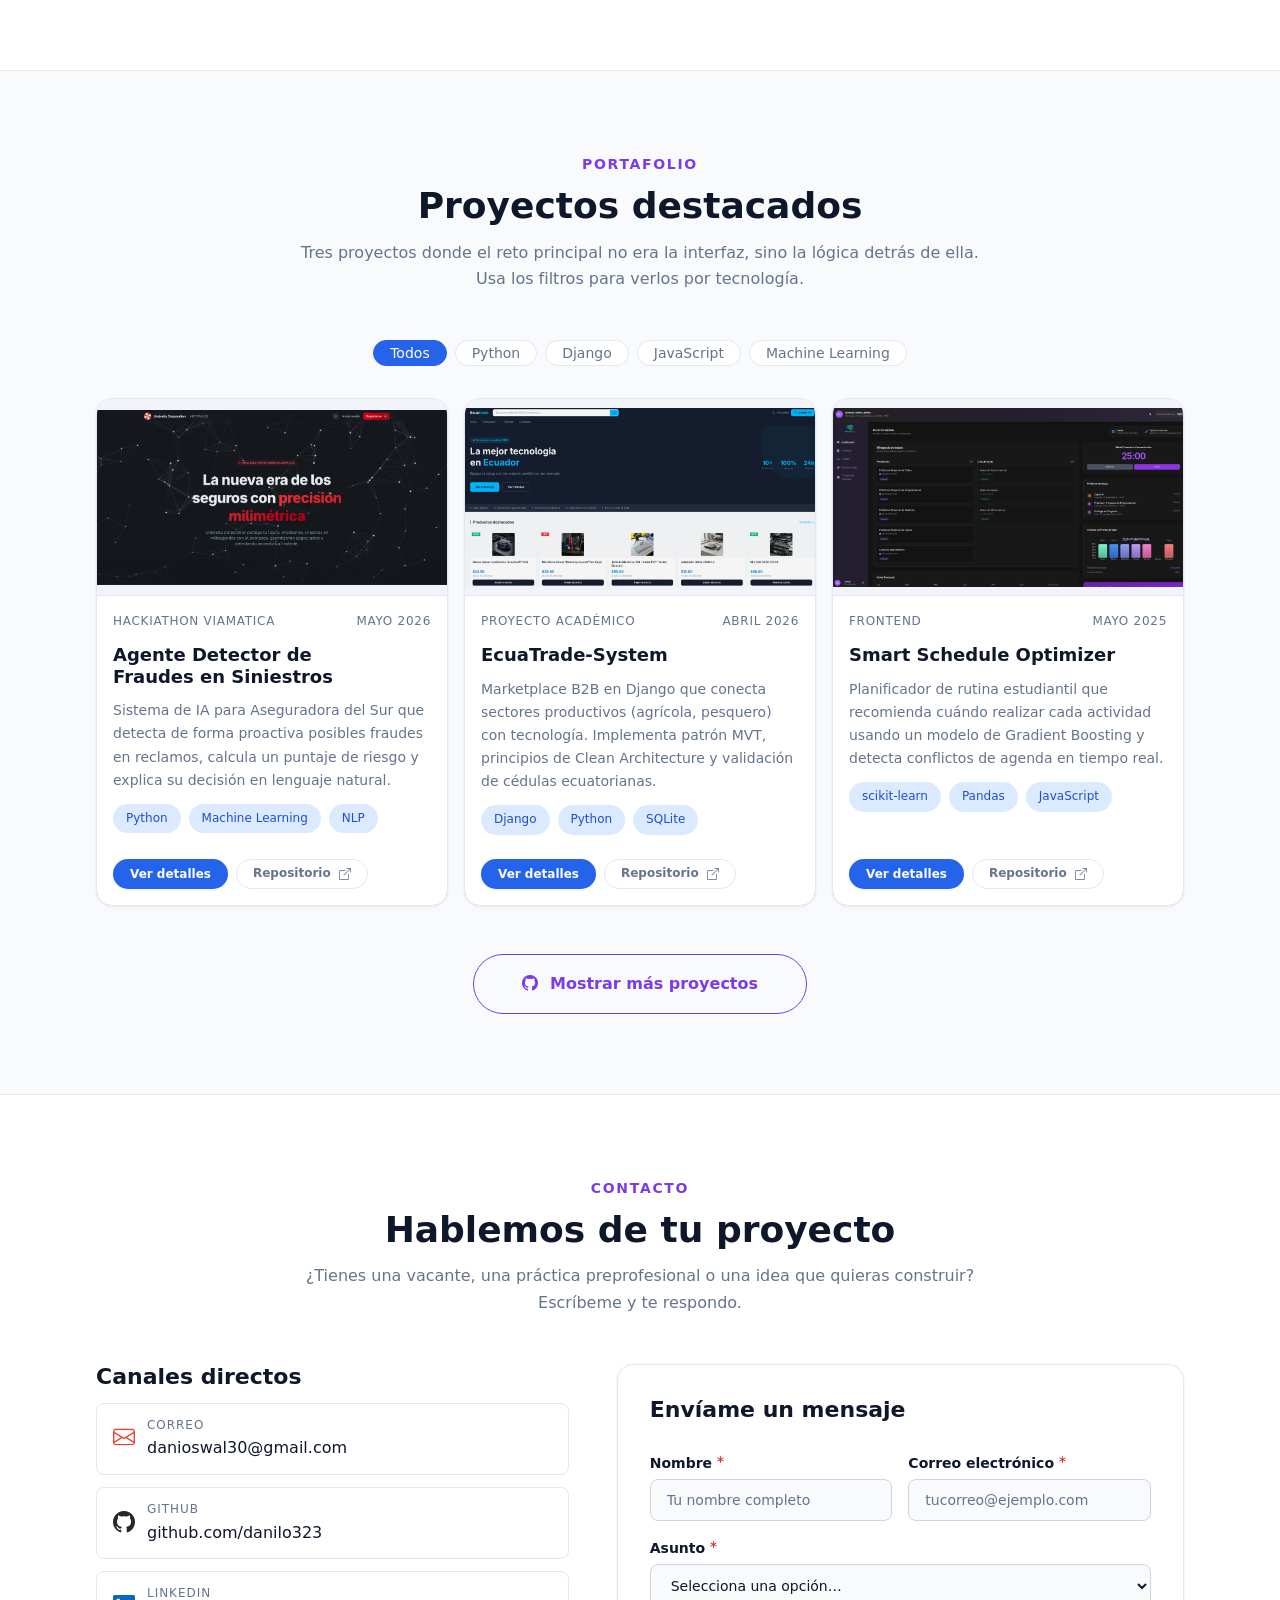
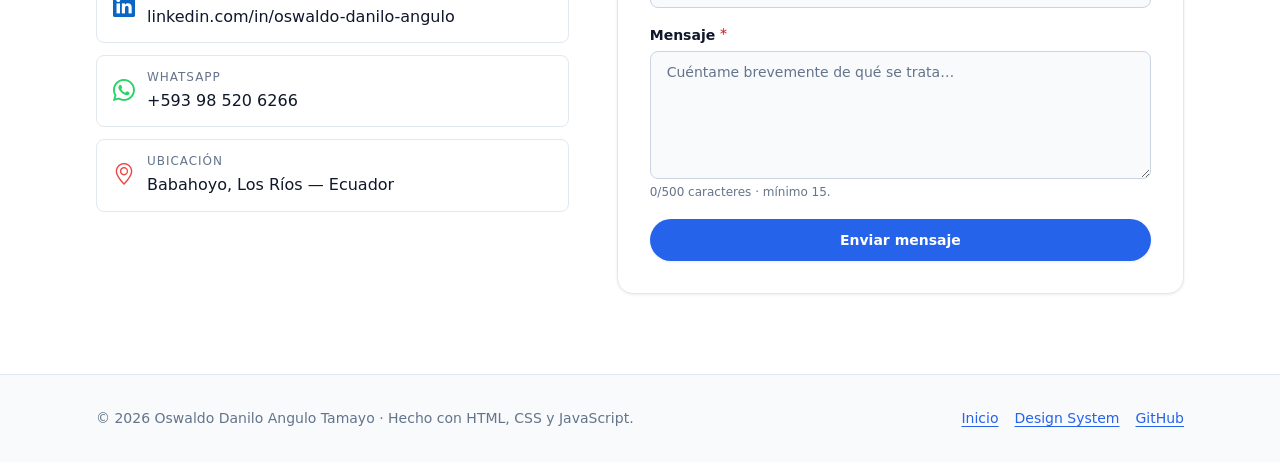
==== commit 6e1bb946: "Arreglo de Descripcion" ====
--- a/index.html
+++ b/index.html
@@ -412,13 +412,12 @@
               </p>
               <h3 class="card__title">EcuaTrade-System</h3>
               <p class="card__text">
-                Plataforma web en Django (patrón MVT) para gestión de inventario, productos y
-                control de stock, con un motor propio de validación de cédulas ecuatorianas.
+                Marketplace B2B en Django que conecta sectores productivos (agrícola, pesquero) con tecnología. Implementa patrón MVT, principios de Clean Architecture y validación de cédulas ecuatorianas.
               </p>
               <ul class="badge-list">
                 <li><span class="badge badge--primary">Django</span></li>
                 <li><span class="badge badge--primary">Python</span></li>
-                <li><span class="badge badge--primary">PostgreSQL</span></li>
+                <li><span class="badge badge--primary">SQLite</span></li>
               </ul>
               <div class="card__footer">
                 <button class="btn btn--primary btn--sm" type="button" data-open-project="ecuatrade">
